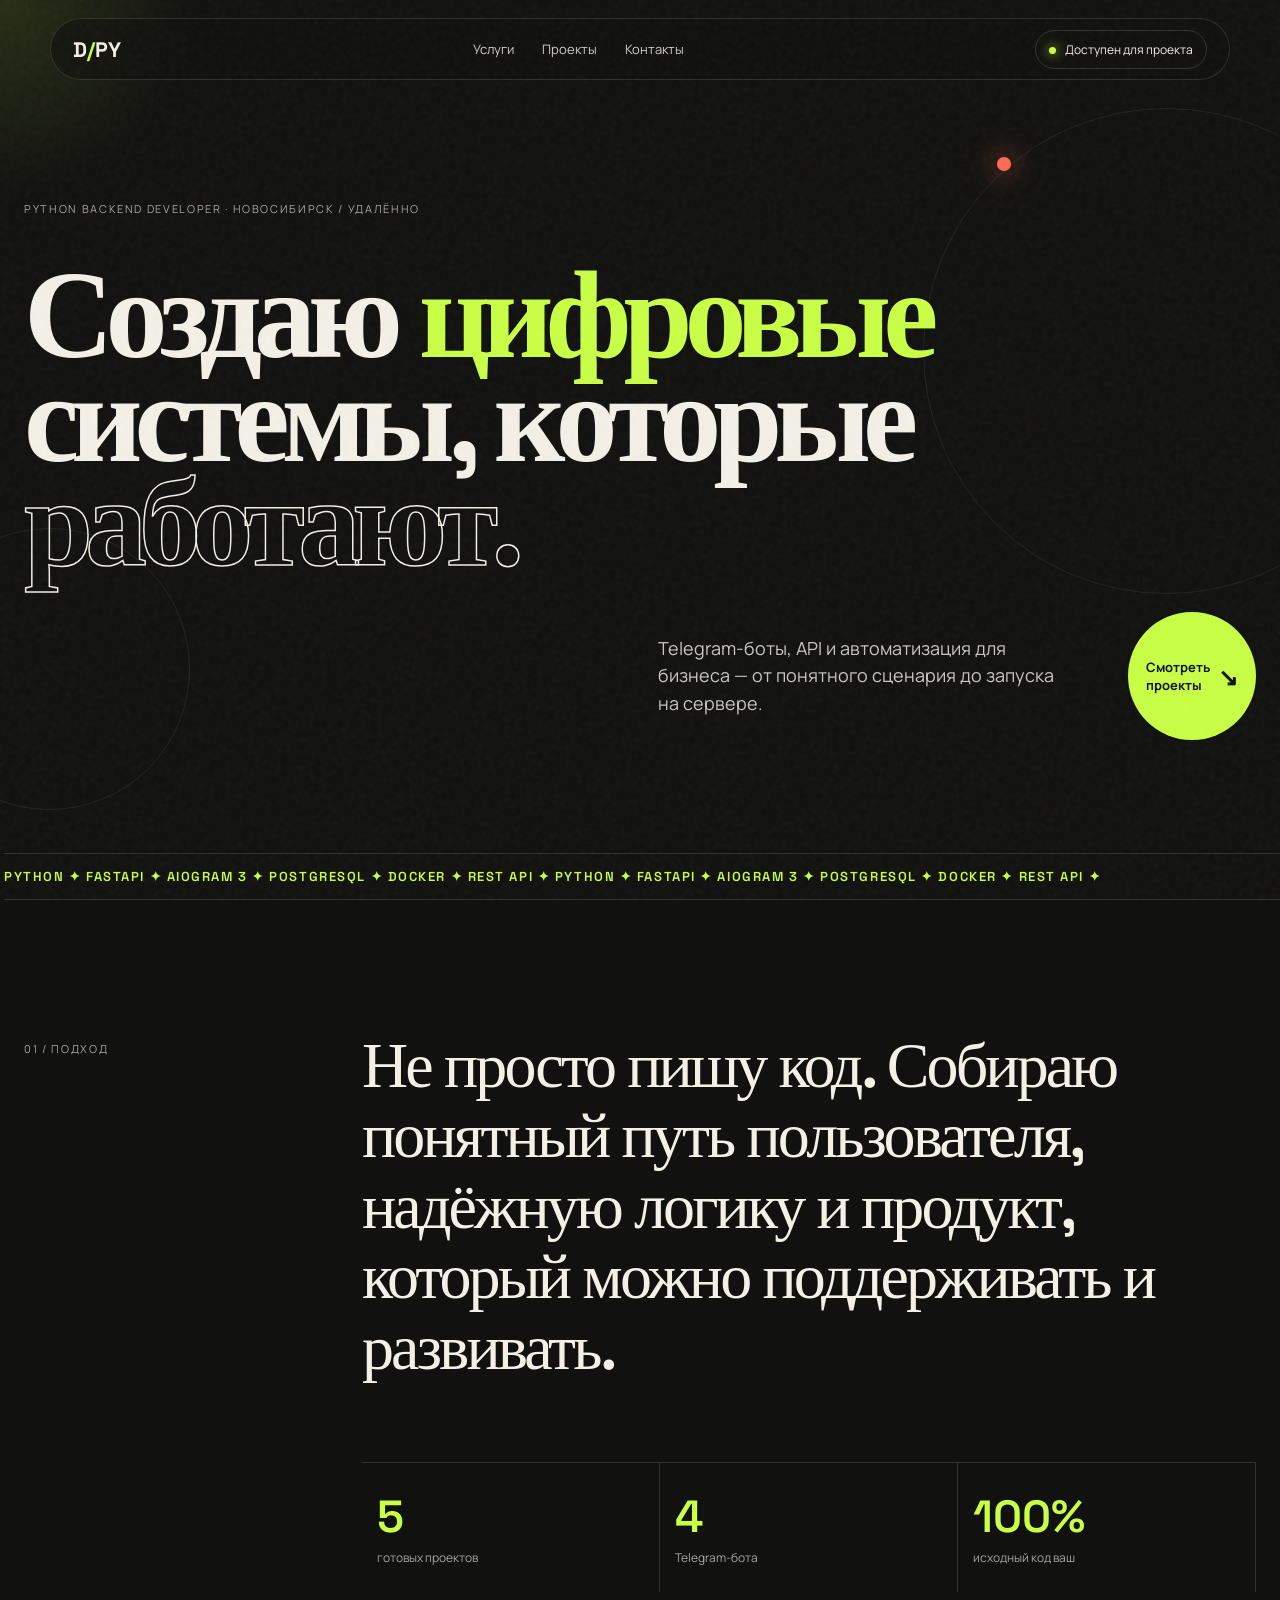
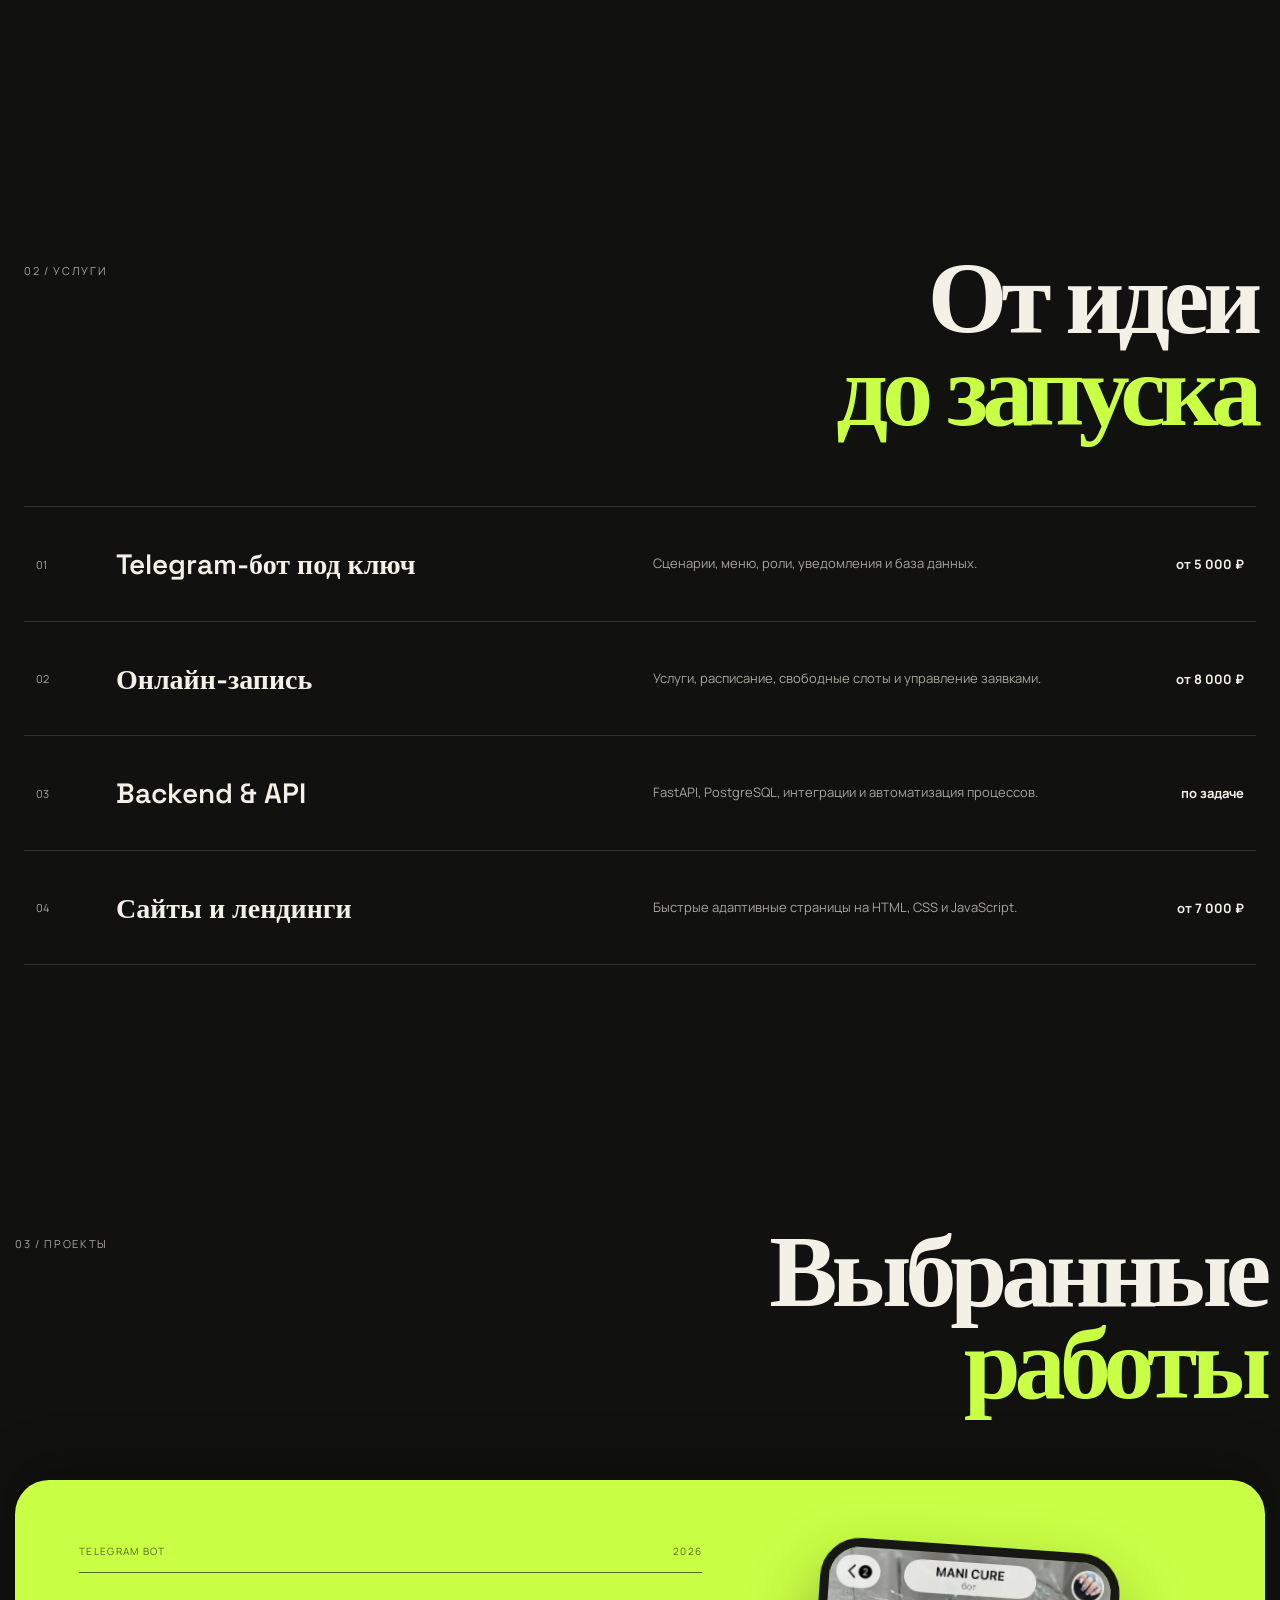
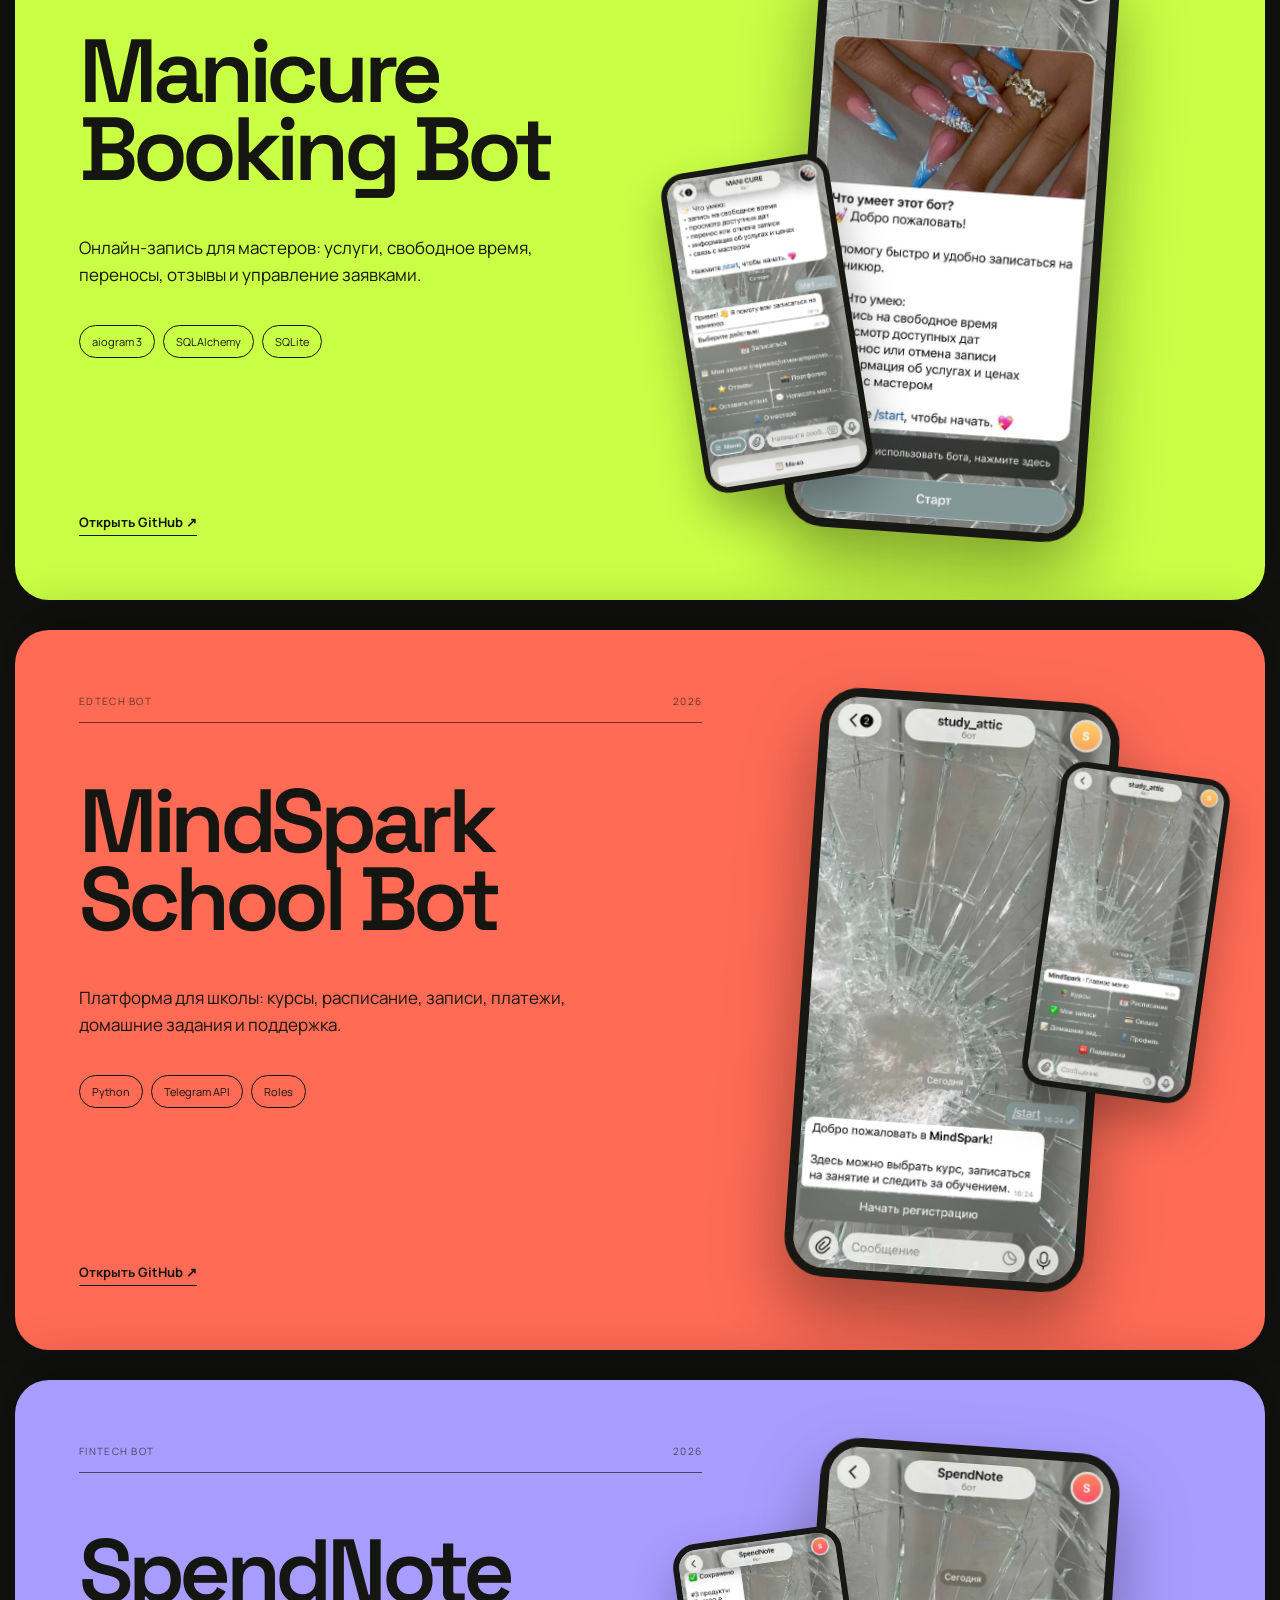
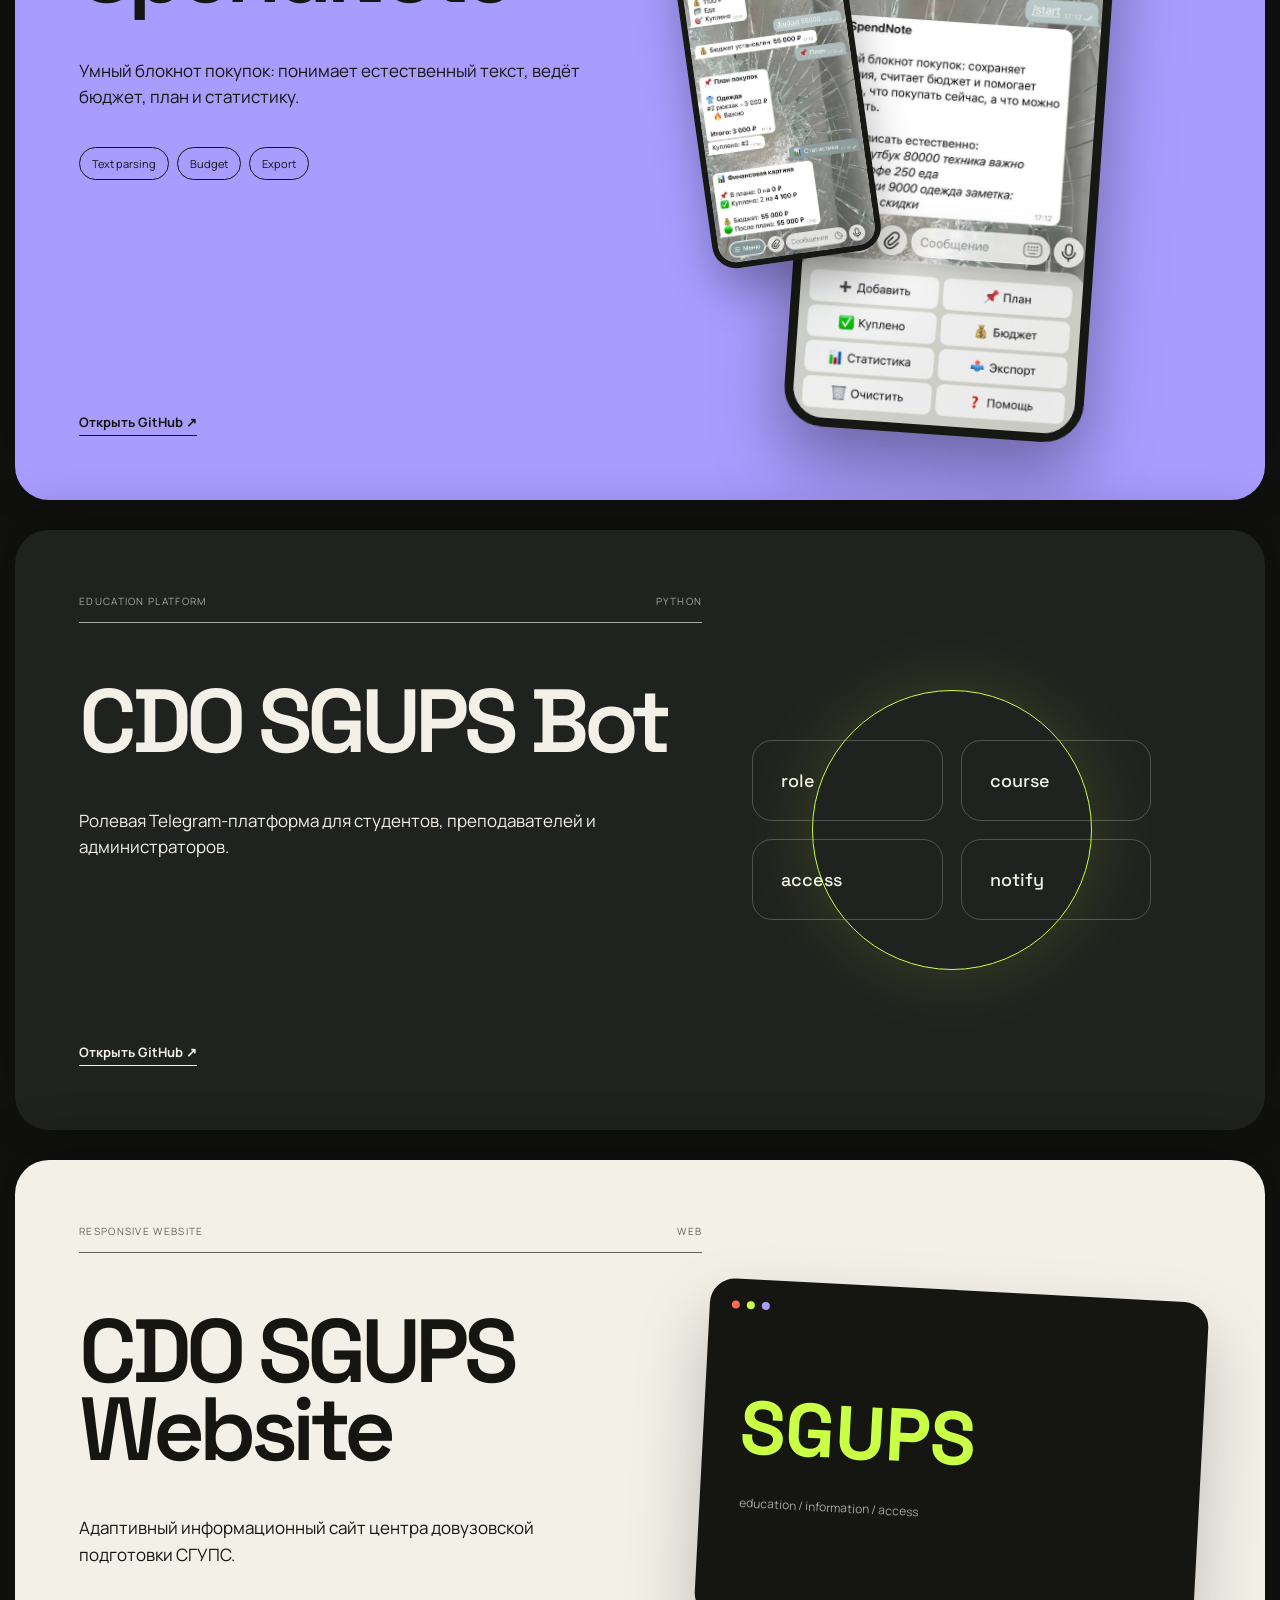
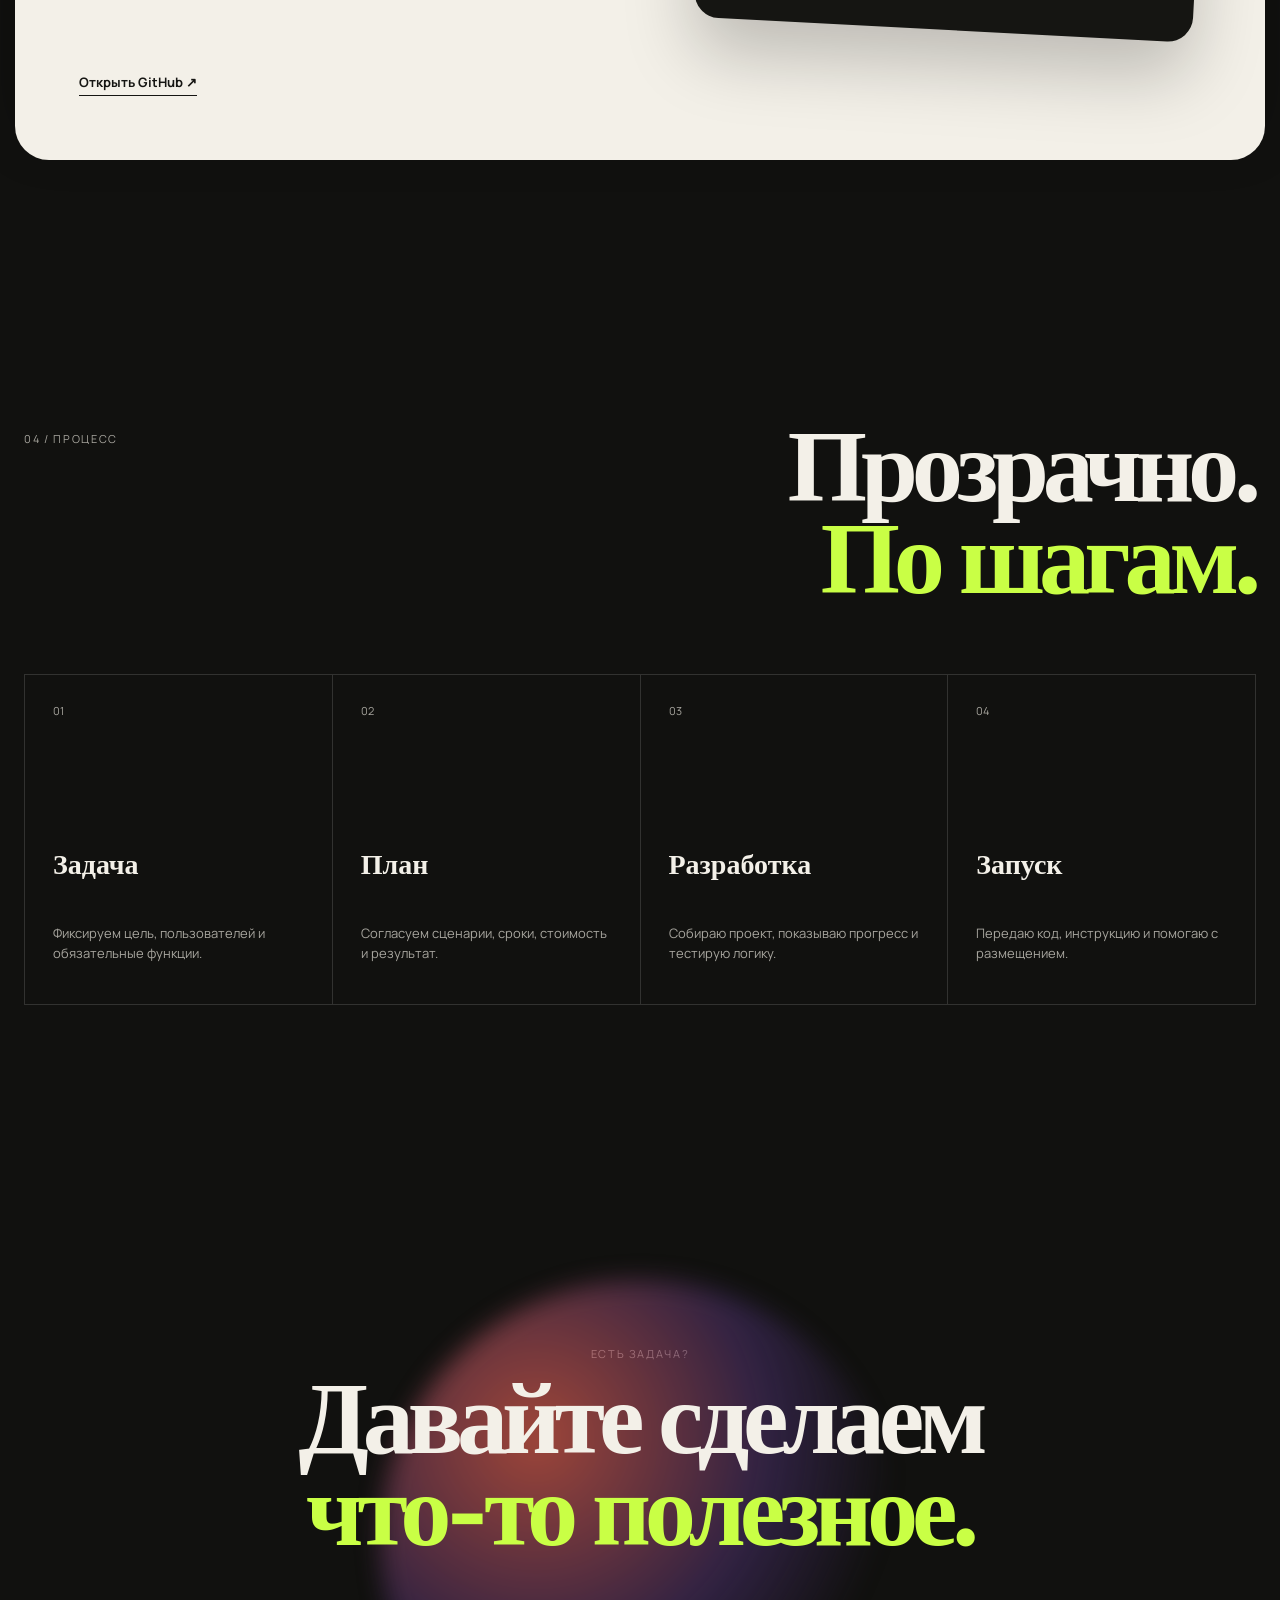
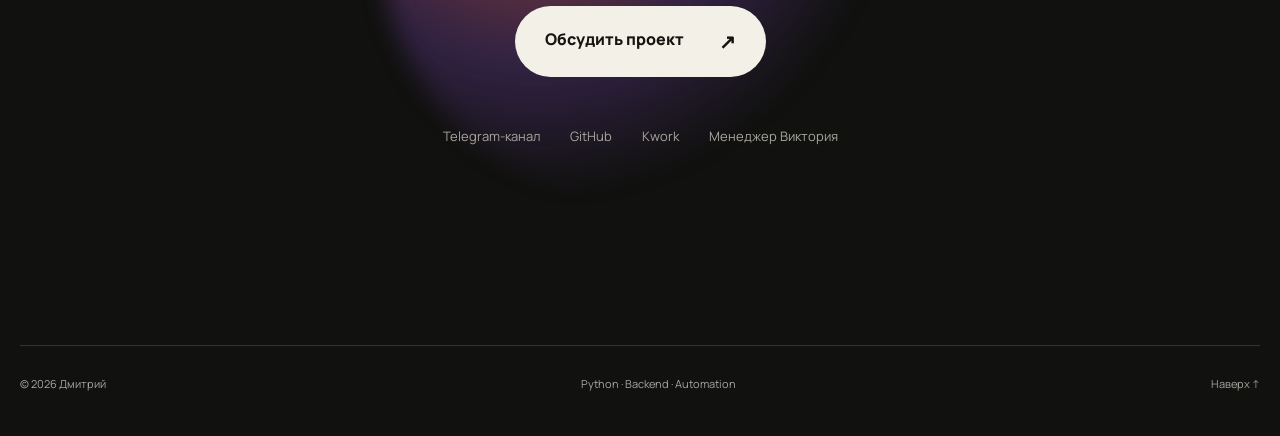
==== index.html @ aef9f142 "Publish animated portfolio" ====
<!doctype html>
<html lang="ru">
<head>
  <meta charset="UTF-8">
  <meta name="viewport" content="width=device-width, initial-scale=1.0">
  <meta name="description" content="Дмитрий — Python-разработчик. Telegram-боты, backend на FastAPI, автоматизация и адаптивные сайты.">
  <meta name="theme-color" content="#11110f">
  <title>Дмитрий — Python Developer</title>
  <link rel="preconnect" href="https://fonts.googleapis.com">
  <link rel="preconnect" href="https://fonts.gstatic.com" crossorigin>
  <link href="https://fonts.googleapis.com/css2?family=Manrope:wght@400;500;600;700;800&family=Space+Grotesk:wght@500;600;700&display=swap" rel="stylesheet">
  <link rel="stylesheet" href="styles.css">
</head>
<body>
  <div class="cursor-glow" aria-hidden="true"></div>
  <div class="grain" aria-hidden="true"></div>

  <header class="topbar">
    <a class="logo magnetic" href="#top" aria-label="В начало">D<span>/</span>PY</a>
    <nav aria-label="Основная навигация">
      <a href="#services">Услуги</a>
      <a href="#work">Проекты</a>
      <a href="#contact">Контакты</a>
    </nav>
    <a class="status magnetic" href="https://t.me/nigGats9" target="_blank" rel="noreferrer"><i></i> Доступен для проекта</a>
  </header>

  <main id="top">
    <section class="hero section">
      <div class="orbit orbit-a" aria-hidden="true"></div>
      <div class="orbit orbit-b" aria-hidden="true"></div>
      <p class="eyebrow reveal">Python Backend Developer · Новосибирск / удалённо</p>
      <h1 class="hero-title" aria-label="Создаю цифровые системы, которые работают">
        <span class="title-line reveal">Создаю <em>цифровые</em></span>
        <span class="title-line reveal delay-1">системы, которые</span>
        <span class="title-line outline reveal delay-2">работают.</span>
      </h1>
      <div class="hero-bottom reveal delay-3">
        <p>Telegram-боты, API и автоматизация для бизнеса — от понятного сценария до запуска на сервере.</p>
        <a class="round-cta magnetic" href="#work" aria-label="Смотреть проекты">
          <span>Смотреть<br>проекты</span><b>↘</b>
        </a>
      </div>
      <div class="ticker" aria-hidden="true">
        <div>PYTHON ✦ FASTAPI ✦ AIOGRAM 3 ✦ POSTGRESQL ✦ DOCKER ✦ REST API ✦&nbsp;</div>
        <div>PYTHON ✦ FASTAPI ✦ AIOGRAM 3 ✦ POSTGRESQL ✦ DOCKER ✦ REST API ✦&nbsp;</div>
      </div>
    </section>

    <section class="manifesto section">
      <p class="section-index reveal">01 / Подход</p>
      <div class="manifesto-copy">
        <p class="big-copy split-reveal">Не просто пишу код. Собираю понятный путь пользователя, надёжную логику и продукт, который можно поддерживать и развивать.</p>
        <div class="metrics reveal">
          <div><strong data-count="5">0</strong><span>готовых проектов</span></div>
          <div><strong data-count="4">0</strong><span>Telegram-бота</span></div>
          <div><strong>100%</strong><span>исходный код ваш</span></div>
        </div>
      </div>
    </section>

    <section class="services section" id="services">
      <div class="section-head reveal">
        <p class="section-index">02 / Услуги</p>
        <h2>От идеи<br><em>до запуска</em></h2>
      </div>
      <div class="service-list">
        <article class="service-row reveal tilt-card">
          <span>01</span><h3>Telegram-бот под ключ</h3><p>Сценарии, меню, роли, уведомления и база данных.</p><b>от 5 000 ₽</b>
        </article>
        <article class="service-row reveal tilt-card">
          <span>02</span><h3>Онлайн-запись</h3><p>Услуги, расписание, свободные слоты и управление заявками.</p><b>от 8 000 ₽</b>
        </article>
        <article class="service-row reveal tilt-card">
          <span>03</span><h3>Backend & API</h3><p>FastAPI, PostgreSQL, интеграции и автоматизация процессов.</p><b>по задаче</b>
        </article>
        <article class="service-row reveal tilt-card">
          <span>04</span><h3>Сайты и лендинги</h3><p>Быстрые адаптивные страницы на HTML, CSS и JavaScript.</p><b>от 7 000 ₽</b>
        </article>
      </div>
    </section>

    <section class="work section" id="work">
      <div class="section-head sticky-head">
        <p class="section-index">03 / Проекты</p>
        <h2>Выбранные<br><em>работы</em></h2>
      </div>
      <div class="project-stack">
        <article class="project-card project-lime" data-project="manicure">
          <div class="project-copy">
            <div class="project-meta"><span>Telegram bot</span><span>2026</span></div>
            <h3>Manicure<br>Booking Bot</h3>
            <p>Онлайн-запись для мастеров: услуги, свободное время, переносы, отзывы и управление заявками.</p>
            <div class="tags"><span>aiogram 3</span><span>SQLAlchemy</span><span>SQLite</span></div>
            <a href="https://github.com/loLy69/manicure-booking-bot-template" target="_blank" rel="noreferrer">Открыть GitHub ↗</a>
          </div>
          <div class="phone-stage">
            <video autoplay muted loop playsinline poster="assets/manicure-1.jpg"><source src="assets/manicure-demo.mp4" type="video/mp4"></video>
            <img class="float-shot shot-a" src="assets/manicure-2.jpg" alt="Меню бота записи">
          </div>
        </article>

        <article class="project-card project-coral" data-project="mindspark">
          <div class="project-copy">
            <div class="project-meta"><span>EdTech bot</span><span>2026</span></div>
            <h3>MindSpark<br>School Bot</h3>
            <p>Платформа для школы: курсы, расписание, записи, платежи, домашние задания и поддержка.</p>
            <div class="tags"><span>Python</span><span>Telegram API</span><span>Roles</span></div>
            <a href="https://github.com/loLy69/mindspark-school-bot" target="_blank" rel="noreferrer">Открыть GitHub ↗</a>
          </div>
          <div class="phone-stage">
            <video autoplay muted loop playsinline poster="assets/mindspark-1.jpg"><source src="assets/mindspark-demo.mp4" type="video/mp4"></video>
            <img class="float-shot shot-b" src="assets/mindspark-2.jpg" alt="Меню школьного бота">
          </div>
        </article>

        <article class="project-card project-violet" data-project="spendnote">
          <div class="project-copy">
            <div class="project-meta"><span>FinTech bot</span><span>2026</span></div>
            <h3>SpendNote</h3>
            <p>Умный блокнот покупок: понимает естественный текст, ведёт бюджет, план и статистику.</p>
            <div class="tags"><span>Text parsing</span><span>Budget</span><span>Export</span></div>
            <a href="https://github.com/loLy69/spendnote-telegram-bot" target="_blank" rel="noreferrer">Открыть GitHub ↗</a>
          </div>
          <div class="phone-stage">
            <video autoplay muted loop playsinline poster="assets/spendnote-1.jpg"><source src="assets/spendnote-demo.mp4" type="video/mp4"></video>
            <img class="float-shot shot-c" src="assets/spendnote-3.jpg" alt="Статистика SpendNote">
          </div>
        </article>

        <article class="project-card project-ink compact-project">
          <div class="project-copy">
            <div class="project-meta"><span>Education platform</span><span>Python</span></div>
            <h3>CDO SGUPS Bot</h3>
            <p>Ролевая Telegram-платформа для студентов, преподавателей и администраторов.</p>
            <a href="https://github.com/loLy69/cdo-sgups-bot" target="_blank" rel="noreferrer">Открыть GitHub ↗</a>
          </div>
          <div class="code-art" aria-hidden="true"><span>role</span><span>course</span><span>access</span><span>notify</span><i></i></div>
        </article>

        <article class="project-card project-cream compact-project">
          <div class="project-copy">
            <div class="project-meta"><span>Responsive website</span><span>Web</span></div>
            <h3>CDO SGUPS Website</h3>
            <p>Адаптивный информационный сайт центра довузовской подготовки СГУПС.</p>
            <a href="https://github.com/loLy69/CDOSGUPS" target="_blank" rel="noreferrer">Открыть GitHub ↗</a>
          </div>
          <div class="browser-art" aria-hidden="true"><div><i></i><i></i><i></i></div><b>SGUPS</b><span>education / information / access</span></div>
        </article>
      </div>
    </section>

    <section class="process section">
      <div class="section-head reveal">
        <p class="section-index">04 / Процесс</p>
        <h2>Прозрачно.<br><em>По шагам.</em></h2>
      </div>
      <ol class="process-grid">
        <li class="reveal"><span>01</span><h3>Задача</h3><p>Фиксируем цель, пользователей и обязательные функции.</p></li>
        <li class="reveal delay-1"><span>02</span><h3>План</h3><p>Согласуем сценарии, сроки, стоимость и результат.</p></li>
        <li class="reveal delay-2"><span>03</span><h3>Разработка</h3><p>Собираю проект, показываю прогресс и тестирую логику.</p></li>
        <li class="reveal delay-3"><span>04</span><h3>Запуск</h3><p>Передаю код, инструкцию и помогаю с размещением.</p></li>
      </ol>
    </section>

    <section class="contact section" id="contact">
      <div class="contact-orb" aria-hidden="true"></div>
      <p class="eyebrow reveal">Есть задача?</p>
      <h2 class="reveal">Давайте сделаем<br><em>что-то полезное.</em></h2>
      <a class="contact-button magnetic reveal" href="https://t.me/nigGats9" target="_blank" rel="noreferrer">Обсудить проект <span>↗</span></a>
      <div class="contact-links reveal">
        <a href="https://t.me/dmitry_python_dev" target="_blank" rel="noreferrer">Telegram-канал</a>
        <a href="https://github.com/loLy69" target="_blank" rel="noreferrer">GitHub</a>
        <a href="https://kwork.ru/user/makotoyukimura" target="_blank" rel="noreferrer">Kwork</a>
        <a href="mailto:viculence@yahoo.com">Менеджер Виктория</a>
      </div>
    </section>
  </main>

  <footer><span>© 2026 Дмитрий</span><span>Python · Backend · Automation</span><a href="#top">Наверх ↑</a></footer>
  <script src="script.js"></script>
</body>
</html>
---- styles.css ----
:root{--bg:#11110f;--paper:#f3f0e8;--lime:#c9ff45;--coral:#ff6b55;--violet:#a99cff;--muted:#a7a59e;--line:rgba(255,255,255,.14);--radius:34px}
*{box-sizing:border-box}html{scroll-behavior:smooth}body{margin:0;background:var(--bg);color:var(--paper);font-family:Manrope,Arial,sans-serif;overflow-x:hidden}a{color:inherit;text-decoration:none}::selection{background:var(--lime);color:#10110e}
.grain{position:fixed;inset:0;pointer-events:none;z-index:99;opacity:.06;background-image:url("data:image/svg+xml,%3Csvg viewBox='0 0 180 180' xmlns='http://www.w3.org/2000/svg'%3E%3Cfilter id='n'%3E%3CfeTurbulence type='fractalNoise' baseFrequency='.9' numOctaves='4' stitchTiles='stitch'/%3E%3C/filter%3E%3Crect width='100%25' height='100%25' filter='url(%23n)' opacity='.7'/%3E%3C/svg%3E")}.cursor-glow{position:fixed;width:420px;height:420px;border-radius:50%;background:radial-gradient(circle,rgba(201,255,69,.12),transparent 68%);transform:translate(-50%,-50%);pointer-events:none;z-index:0;transition:opacity .3s}.topbar{position:fixed;z-index:80;top:18px;left:50%;transform:translateX(-50%);width:min(1180px,calc(100% - 32px));height:62px;padding:0 22px;display:flex;align-items:center;justify-content:space-between;border:1px solid rgba(255,255,255,.12);background:rgba(17,17,15,.66);backdrop-filter:blur(18px);border-radius:999px}.logo{font:700 21px Space Grotesk}.logo span{color:var(--lime)}nav{display:flex;gap:28px;font-size:13px;color:#d1cfc7}nav a,.contact-links a{transition:color .2s}nav a:hover,.contact-links a:hover{color:var(--lime)}.status{font-size:12px;border:1px solid var(--line);border-radius:999px;padding:10px 13px}.status i{display:inline-block;width:7px;height:7px;background:var(--lime);border-radius:50%;margin-right:7px;box-shadow:0 0 12px var(--lime)}
.section{position:relative;width:min(1240px,calc(100% - 48px));margin:auto;padding:130px 0}.hero{min-height:100vh;padding-top:160px;display:flex;flex-direction:column;justify-content:center}.eyebrow,.section-index{text-transform:uppercase;letter-spacing:.15em;font-size:11px;color:var(--muted)}.hero-title{font:600 clamp(58px,9.7vw,142px)/.84 Space Grotesk;margin:35px 0 38px;letter-spacing:-.065em;position:relative;z-index:2}.title-line{display:block}.hero-title em,.section-head em,.contact h2 em{font-style:normal;color:var(--lime)}.hero-title .outline{color:transparent;-webkit-text-stroke:1.5px var(--paper)}.hero-bottom{display:flex;justify-content:flex-end;align-items:center;gap:50px}.hero-bottom>p{width:420px;font-size:18px;line-height:1.55;color:#c9c7c0}.round-cta{width:128px;height:128px;border-radius:50%;background:var(--lime);color:#11110f;display:flex;align-items:center;justify-content:center;gap:8px;font-size:13px;font-weight:700;transition:transform .25s}.round-cta b{font-size:24px}.orbit{position:absolute;border:1px solid rgba(255,255,255,.08);border-radius:50%;animation:orbit 16s linear infinite}.orbit:after{content:"";position:absolute;width:14px;height:14px;background:var(--coral);border-radius:50%;top:10%;left:15%;box-shadow:0 0 28px var(--coral)}.orbit-a{width:38vw;height:38vw;right:-12vw;top:12vh}.orbit-b{width:22vw;height:22vw;left:-9vw;bottom:10vh;animation-direction:reverse;animation-duration:12s}.ticker{width:100vw;margin-left:calc((1240px - 100vw)/2);position:absolute;bottom:0;display:flex;overflow:hidden;border-top:1px solid var(--line);border-bottom:1px solid var(--line);padding:14px 0;color:var(--lime);font:600 13px Space Grotesk;letter-spacing:.12em;white-space:nowrap}.ticker div{animation:ticker 20s linear infinite}
.manifesto{display:grid;grid-template-columns:1fr 3fr;gap:40px;min-height:80vh;align-items:start}.big-copy{font:500 clamp(36px,5vw,72px)/1.1 Space Grotesk;letter-spacing:-.045em;margin:0;max-width:1000px}.metrics{display:grid;grid-template-columns:repeat(3,1fr);margin-top:80px;border-top:1px solid var(--line)}.metrics div{padding:25px 15px;border-right:1px solid var(--line)}.metrics strong{font:600 45px Space Grotesk;display:block;color:var(--lime)}.metrics span{font-size:12px;color:var(--muted)}
.section-head{display:flex;justify-content:space-between;align-items:flex-start;margin-bottom:70px}.section-head h2,.contact h2{font:600 clamp(54px,8vw,110px)/.9 Space Grotesk;letter-spacing:-.06em;margin:0;text-align:right}.service-list{border-top:1px solid var(--line)}.service-row{display:grid;grid-template-columns:55px 1.2fr 1fr 140px;gap:25px;align-items:center;padding:34px 12px;border-bottom:1px solid var(--line);transition:background .25s,color .25s,transform .25s;transform-style:preserve-3d}.service-row:hover{background:var(--paper);color:#151512}.service-row>span{font-size:11px;color:var(--muted)}.service-row h3{font:600 28px Space Grotesk;margin:0}.service-row p{font-size:13px;line-height:1.5;color:var(--muted)}.service-row b{text-align:right;font-size:13px}
.work{width:min(1400px,calc(100% - 30px))}.sticky-head{position:sticky;top:105px;z-index:1}.project-stack{position:relative;z-index:2;display:grid;gap:30px}.project-card{position:sticky;top:100px;min-height:720px;border-radius:var(--radius);padding:64px;color:#151512;display:grid;grid-template-columns:1fr .8fr;overflow:hidden;box-shadow:0 -18px 50px rgba(0,0,0,.22)}.project-card:nth-child(2){top:115px}.project-card:nth-child(3){top:130px}.project-card:nth-child(4){top:145px}.project-card:nth-child(5){top:160px}.project-lime{background:var(--lime)}.project-coral{background:var(--coral)}.project-violet{background:var(--violet)}.project-ink{background:#20221f;color:var(--paper)}.project-cream{background:var(--paper)}.project-copy{position:relative;z-index:3;display:flex;flex-direction:column;align-items:flex-start}.project-meta{width:100%;display:flex;justify-content:space-between;text-transform:uppercase;letter-spacing:.13em;font-size:10px;border-bottom:1px solid currentColor;padding-bottom:14px;opacity:.65}.project-copy h3{font:600 clamp(50px,7vw,96px)/.87 Space Grotesk;letter-spacing:-.06em;margin:60px 0 30px}.project-copy>p{max-width:530px;font-size:17px;line-height:1.55}.tags{display:flex;gap:8px;flex-wrap:wrap;margin:20px 0 35px}.tags span{border:1px solid currentColor;border-radius:999px;padding:8px 12px;font-size:11px}.project-copy>a{margin-top:auto;border-bottom:1px solid currentColor;padding-bottom:4px;font-weight:700;font-size:13px}.phone-stage{position:relative;height:100%;display:grid;place-items:center;perspective:1200px}.phone-stage video{height:590px;max-width:300px;width:auto;object-fit:cover;border:9px solid #171713;border-radius:40px;box-shadow:0 35px 70px rgba(0,0,0,.35);transform:rotate(4deg) translateZ(0)}.float-shot{position:absolute;width:170px;border:6px solid #171713;border-radius:24px;box-shadow:0 22px 45px rgba(0,0,0,.28);animation:float 4s ease-in-out infinite}.shot-a{left:-20px;bottom:50px;transform:rotate(-9deg)}.shot-b{right:-10px;top:65px;transform:rotate(8deg)}.shot-c{left:-10px;top:80px;transform:rotate(-8deg)}.compact-project{min-height:600px}.code-art{position:relative;display:grid;grid-template-columns:1fr 1fr;gap:18px;align-content:center;padding:50px}.code-art span{border:1px solid rgba(255,255,255,.22);padding:28px;border-radius:20px;font:500 18px Space Grotesk;animation:pulse 3s infinite alternate}.code-art i{position:absolute;width:280px;height:280px;border:1px solid var(--lime);border-radius:50%;left:50%;top:50%;transform:translate(-50%,-50%);box-shadow:0 0 80px rgba(201,255,69,.15)}.browser-art{align-self:center;background:#151512;border-radius:25px;color:var(--paper);min-height:340px;padding:22px;transform:rotate(3deg);box-shadow:0 35px 70px rgba(0,0,0,.22)}.browser-art>div{display:flex;gap:7px}.browser-art i{width:8px;height:8px;background:var(--coral);border-radius:50%}.browser-art i:nth-child(2){background:var(--lime)}.browser-art i:nth-child(3){background:var(--violet)}.browser-art b{display:block;font:700 75px Space Grotesk;margin:70px 15px 15px;color:var(--lime)}.browser-art span{margin-left:18px;color:var(--muted);font-size:12px}
.process-grid{list-style:none;padding:0;margin:0;display:grid;grid-template-columns:repeat(4,1fr);border-top:1px solid var(--line);border-left:1px solid var(--line)}.process-grid li{min-height:330px;padding:28px;border-right:1px solid var(--line);border-bottom:1px solid var(--line);display:flex;flex-direction:column;transition:background .25s,color .25s}.process-grid li:hover{background:var(--lime);color:#12120f}.process-grid span{font-size:11px;color:var(--muted)}.process-grid h3{font:600 28px Space Grotesk;margin-top:auto}.process-grid p{font-size:13px;line-height:1.55;color:var(--muted)}
.contact{min-height:90vh;text-align:center;display:flex;flex-direction:column;align-items:center;justify-content:center;overflow:hidden}.contact h2{text-align:center;position:relative;z-index:2}.contact-button{position:relative;z-index:2;background:var(--paper);color:#151512;padding:22px 30px;border-radius:999px;font-weight:800;margin:50px 0;display:flex;gap:35px}.contact-button span{font-size:20px}.contact-links{position:relative;z-index:2;display:flex;gap:30px;color:var(--muted);font-size:13px}.contact-orb{position:absolute;width:520px;height:520px;border-radius:50%;background:radial-gradient(circle at 30% 30%,var(--coral),#452e65 45%,transparent 70%);filter:blur(12px);opacity:.6;animation:breathe 6s ease-in-out infinite}footer{max-width:1240px;margin:auto;padding:30px 0 45px;border-top:1px solid var(--line);display:flex;justify-content:space-between;color:var(--muted);font-size:11px}
.reveal{opacity:0;transform:translateY(45px);transition:opacity .8s cubic-bezier(.2,.7,.2,1),transform .8s cubic-bezier(.2,.7,.2,1)}.reveal.visible{opacity:1;transform:none}.delay-1{transition-delay:.1s}.delay-2{transition-delay:.2s}.delay-3{transition-delay:.3s}
@keyframes ticker{to{transform:translateX(-100%)}}@keyframes orbit{to{transform:rotate(360deg)}}@keyframes float{50%{translate:0 -15px}}@keyframes pulse{to{border-color:var(--lime);transform:translateY(-5px)}}@keyframes breathe{50%{transform:scale(1.16) rotate(8deg);filter:blur(28px)}}
@media(max-width:900px){.topbar nav{display:none}.status{font-size:0}.status i{margin:0}.section{width:min(100% - 28px,760px);padding:90px 0}.hero{padding-top:120px}.hero-title{font-size:clamp(52px,16vw,90px)}.hero-bottom{justify-content:space-between}.hero-bottom>p{width:55%;font-size:14px}.round-cta{width:105px;height:105px}.ticker{margin-left:-14px}.manifesto{grid-template-columns:1fr}.metrics{grid-template-columns:1fr}.metrics div{border-bottom:1px solid var(--line)}.section-head{display:block}.section-head h2{text-align:left;margin-top:20px}.service-row{grid-template-columns:38px 1fr}.service-row p,.service-row b{grid-column:2;text-align:left;margin:0}.work{width:calc(100% - 18px)}.sticky-head{position:relative;top:auto}.project-card{position:relative!important;top:auto!important;min-height:850px;padding:32px 24px;grid-template-columns:1fr}.project-copy h3{margin:35px 0 15px;font-size:54px}.project-copy>a{margin-top:18px}.phone-stage{height:480px;margin-top:25px}.phone-stage video{height:460px;max-width:235px}.float-shot{width:130px}.compact-project{min-height:740px}.code-art{padding:20px}.browser-art{min-height:290px}.process-grid{grid-template-columns:1fr 1fr}.contact h2{font-size:54px}.contact-links{flex-wrap:wrap;justify-content:center}.cursor-glow{display:none}footer{margin:0 16px;gap:15px;flex-wrap:wrap}}
@media(max-width:520px){.hero-title{font-size:15vw}.hero-title .outline{-webkit-text-stroke:1px var(--paper)}.hero-bottom{align-items:flex-end}.hero-bottom>p{width:60%}.round-cta{width:92px;height:92px;font-size:11px}.metrics strong{font-size:36px}.service-row h3{font-size:23px}.project-card{min-height:780px}.project-copy h3{font-size:45px}.project-copy>p{font-size:14px}.phone-stage{height:410px}.phone-stage video{height:390px;max-width:200px}.float-shot{width:105px}.process-grid{grid-template-columns:1fr}.process-grid li{min-height:240px}.contact h2{font-size:45px}}
@media(prefers-reduced-motion:reduce){html{scroll-behavior:auto}*,*:before,*:after{animation:none!important;transition-duration:.01ms!important}.reveal{opacity:1;transform:none}}
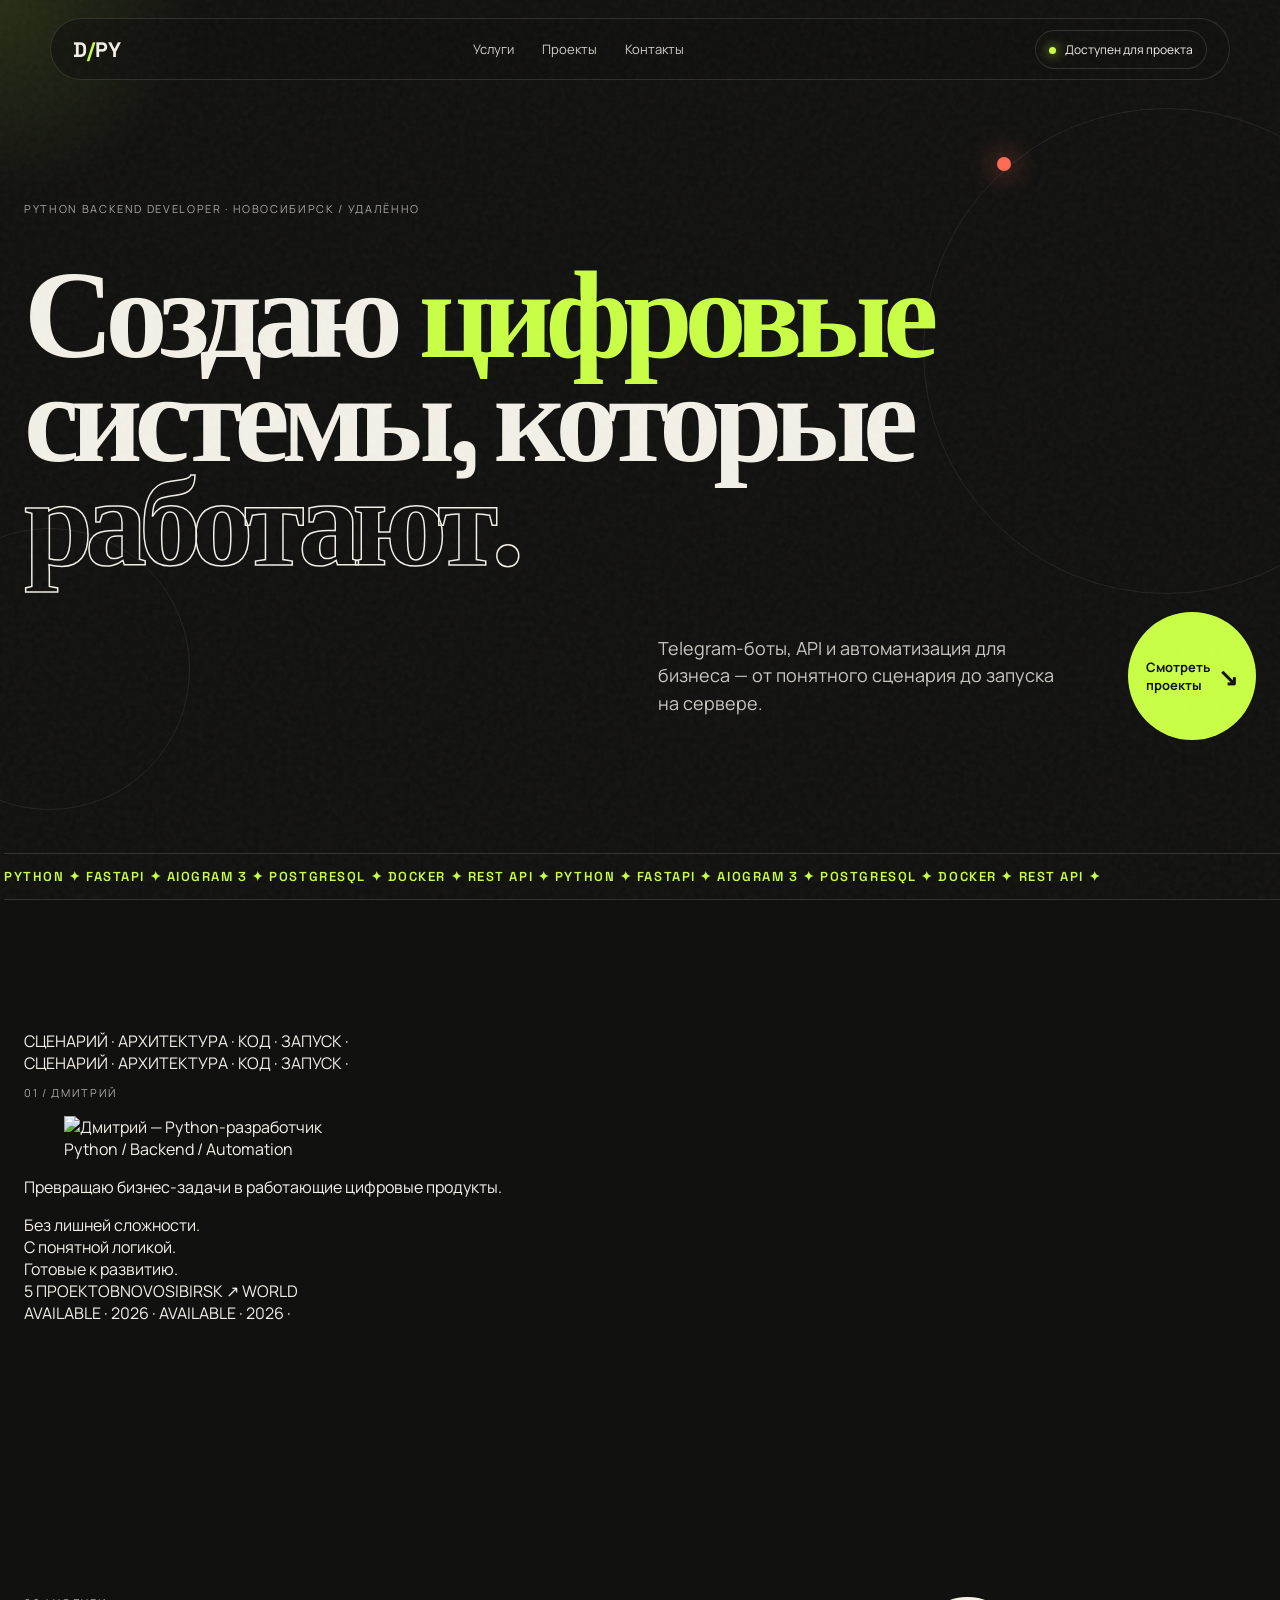
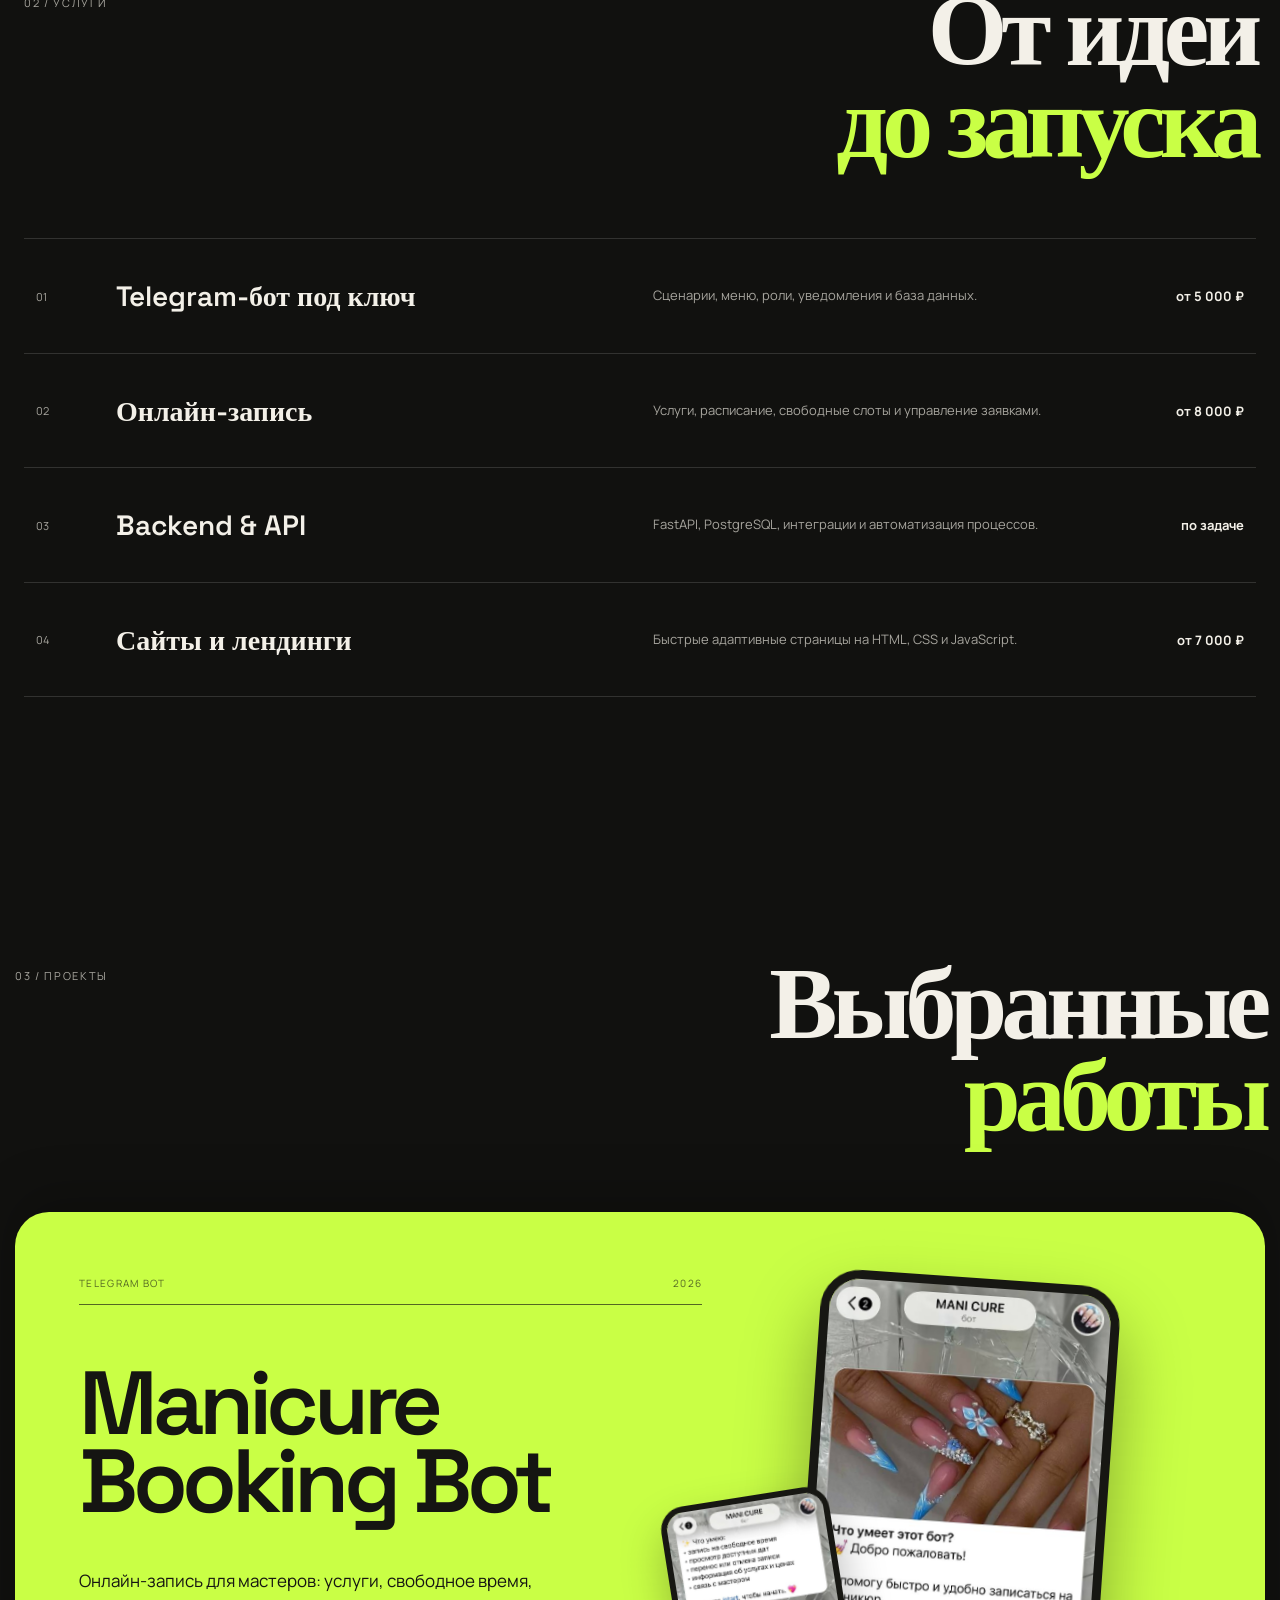
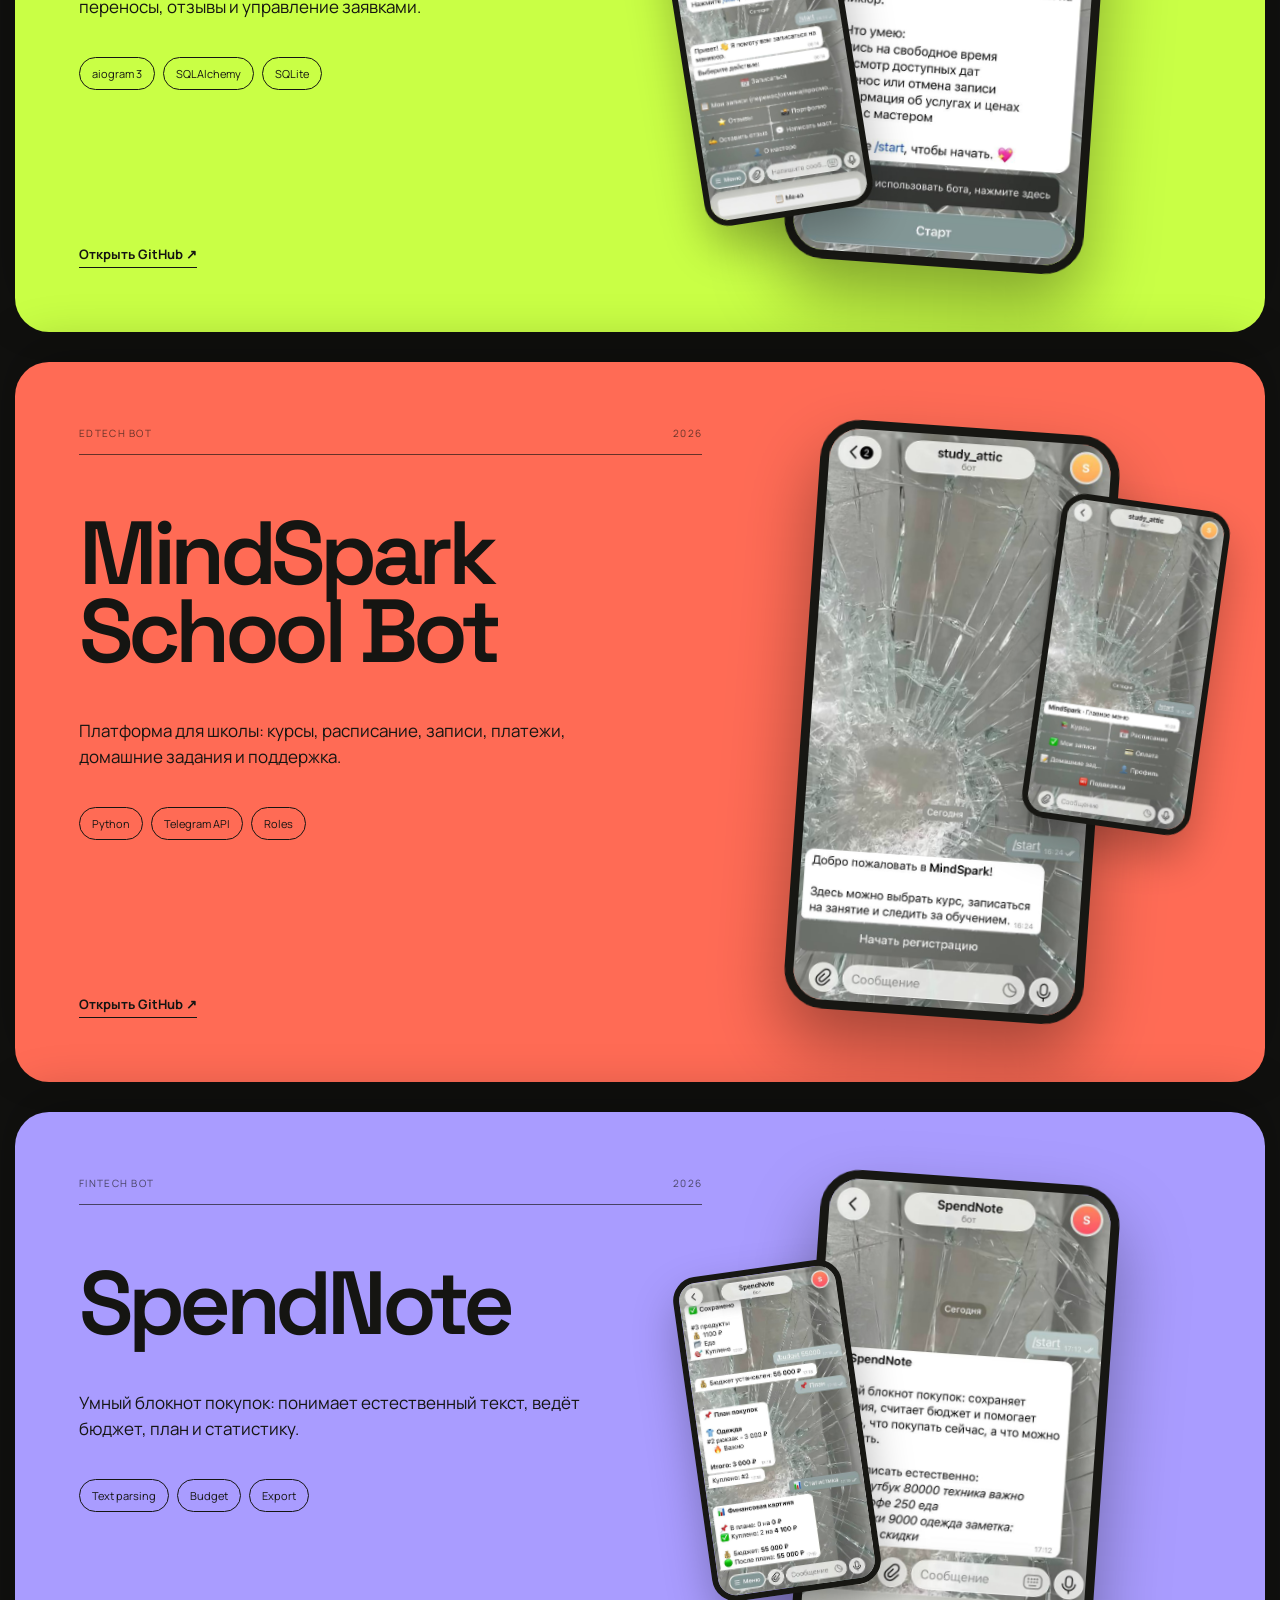
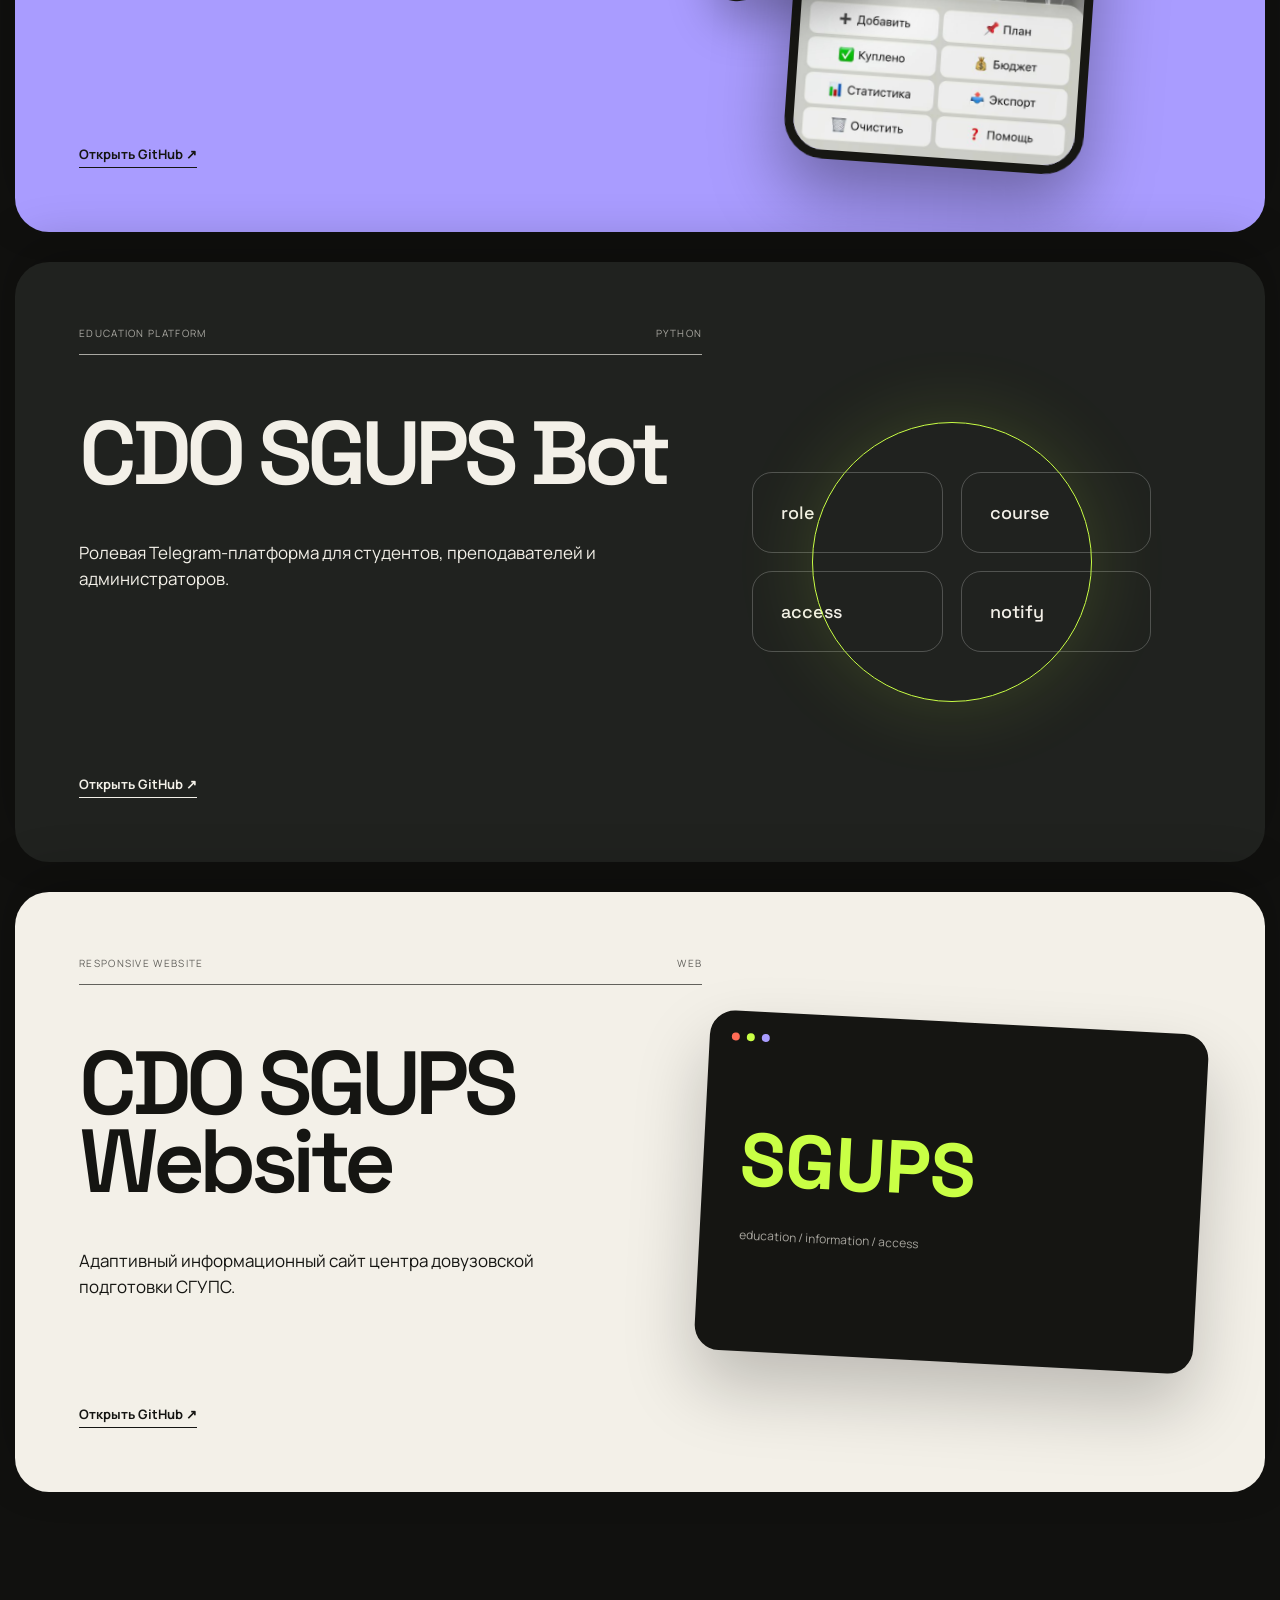
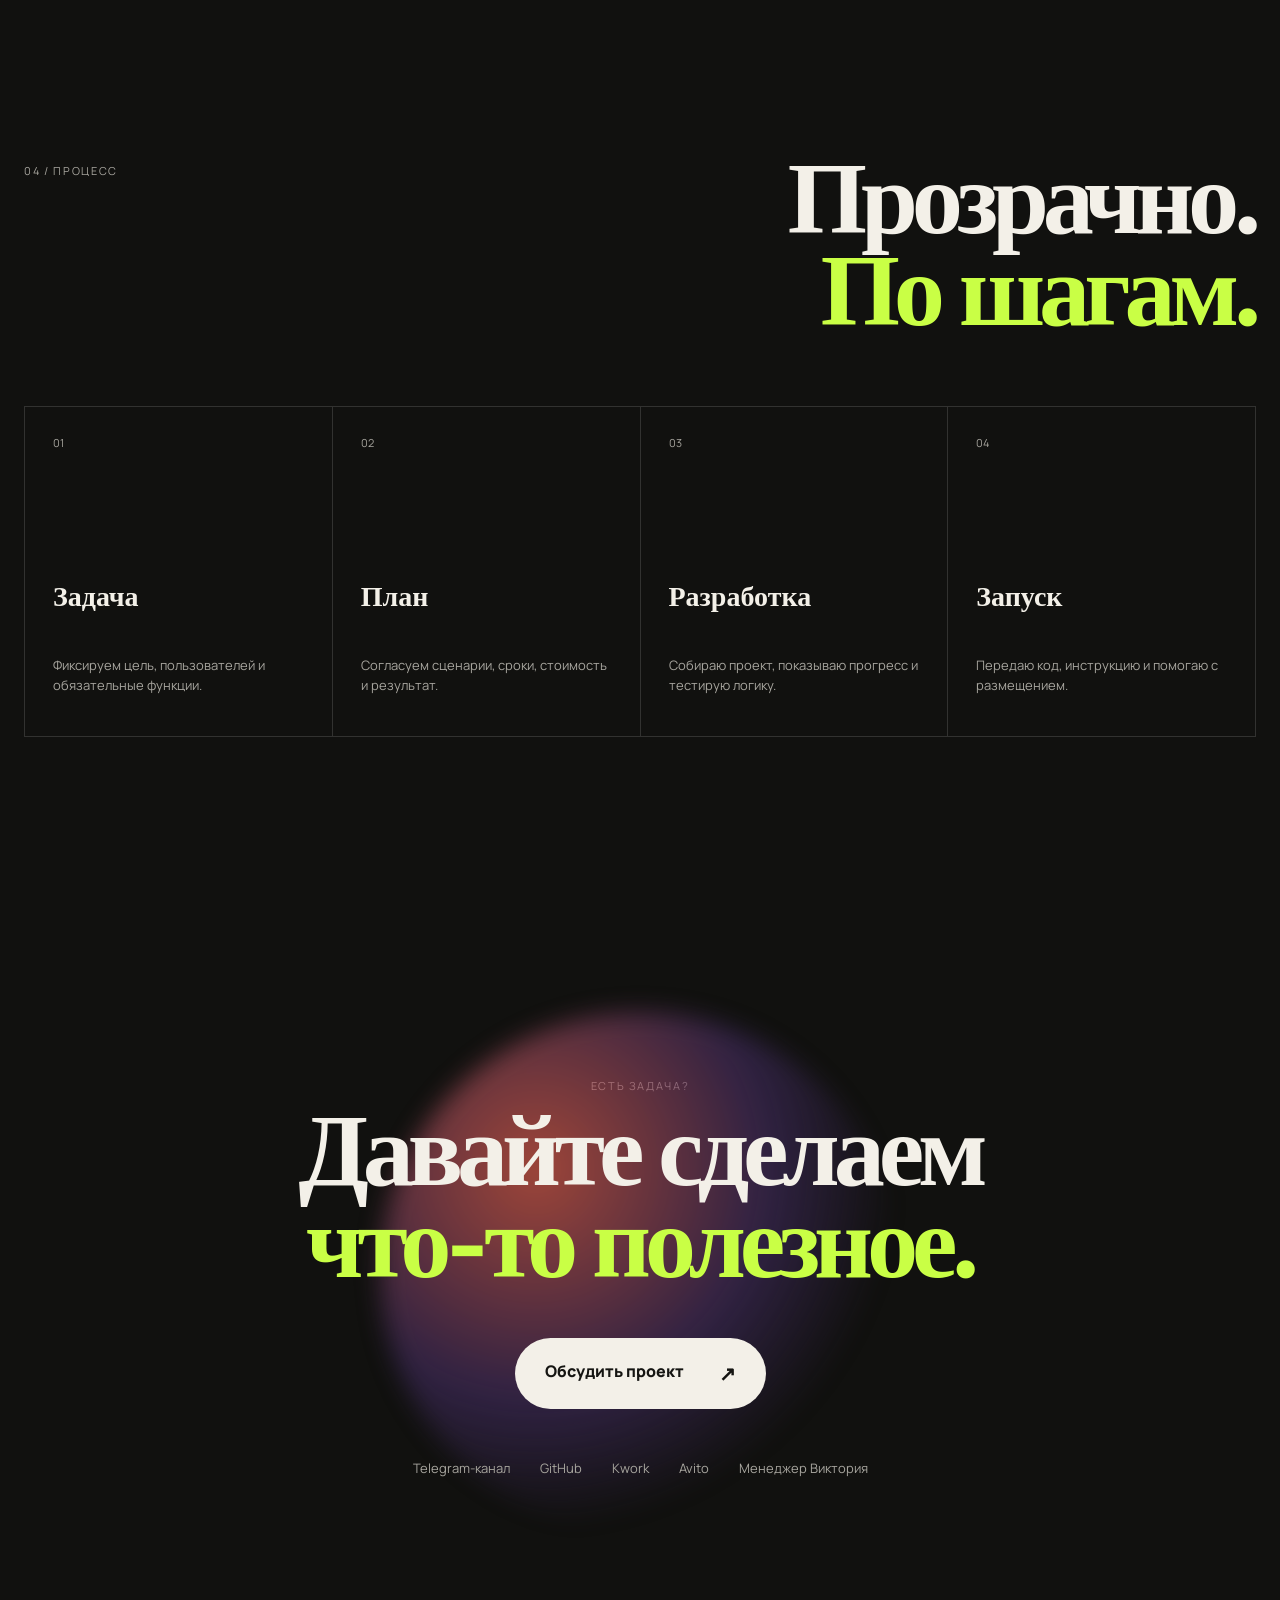
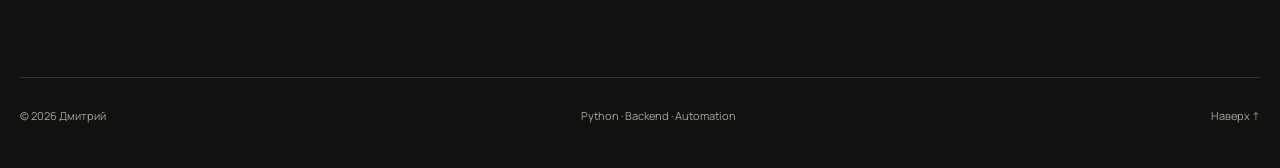
==== commit f2179915: "Update animated identity scene" ====
--- a/index.html
+++ b/index.html
@@ -47,15 +47,14 @@
       </div>
     </section>
 
-    <section class="manifesto section">
-      <p class="section-index reveal">01 / Подход</p>
-      <div class="manifesto-copy">
-        <p class="big-copy split-reveal">Не просто пишу код. Собираю понятный путь пользователя, надёжную логику и продукт, который можно поддерживать и развивать.</p>
-        <div class="metrics reveal">
-          <div><strong data-count="5">0</strong><span>готовых проектов</span></div>
-          <div><strong data-count="4">0</strong><span>Telegram-бота</span></div>
-          <div><strong>100%</strong><span>исходный код ваш</span></div>
-        </div>
+    <section class="identity section" aria-label="О разработчике">
+      <div class="identity-marquee" aria-hidden="true"><div>СЦЕНАРИЙ · АРХИТЕКТУРА · КОД · ЗАПУСК ·&nbsp;</div><div>СЦЕНАРИЙ · АРХИТЕКТУРА · КОД · ЗАПУСК ·&nbsp;</div></div>
+      <div class="identity-stage">
+        <p class="section-index reveal">01 / Дмитрий</p>
+        <figure class="portrait reveal" data-parallax="portrait"><img src="assets/dmitry.jpg" alt="Дмитрий — Python-разработчик"><figcaption>Python / Backend / Automation</figcaption></figure>
+        <div class="identity-copy reveal"><p>Превращаю бизнес-задачи в работающие цифровые продукты.</p><span>Без лишней сложности.<br>С понятной логикой.<br>Готовые к развитию.</span></div>
+        <span class="floating-label label-one" aria-hidden="true">5 ПРОЕКТОВ</span><span class="floating-label label-two" aria-hidden="true">NOVOSIBIRSK ↗ WORLD</span>
+        <div class="identity-ring" aria-hidden="true"><span>AVAILABLE · 2026 · AVAILABLE · 2026 ·</span></div>
       </div>
     </section>
 
@@ -172,6 +171,7 @@
         <a href="https://t.me/dmitry_python_dev" target="_blank" rel="noreferrer">Telegram-канал</a>
         <a href="https://github.com/loLy69" target="_blank" rel="noreferrer">GitHub</a>
         <a href="https://kwork.ru/user/makotoyukimura" target="_blank" rel="noreferrer">Kwork</a>
+        <a href="https://www.avito.ru/novosibirsk/predlozheniya_uslug/razrabotka_telegram-botov_dlya_biznesa_8265347418" target="_blank" rel="noreferrer">Avito</a>
         <a href="mailto:viculence@yahoo.com">Менеджер Виктория</a>
       </div>
     </section>
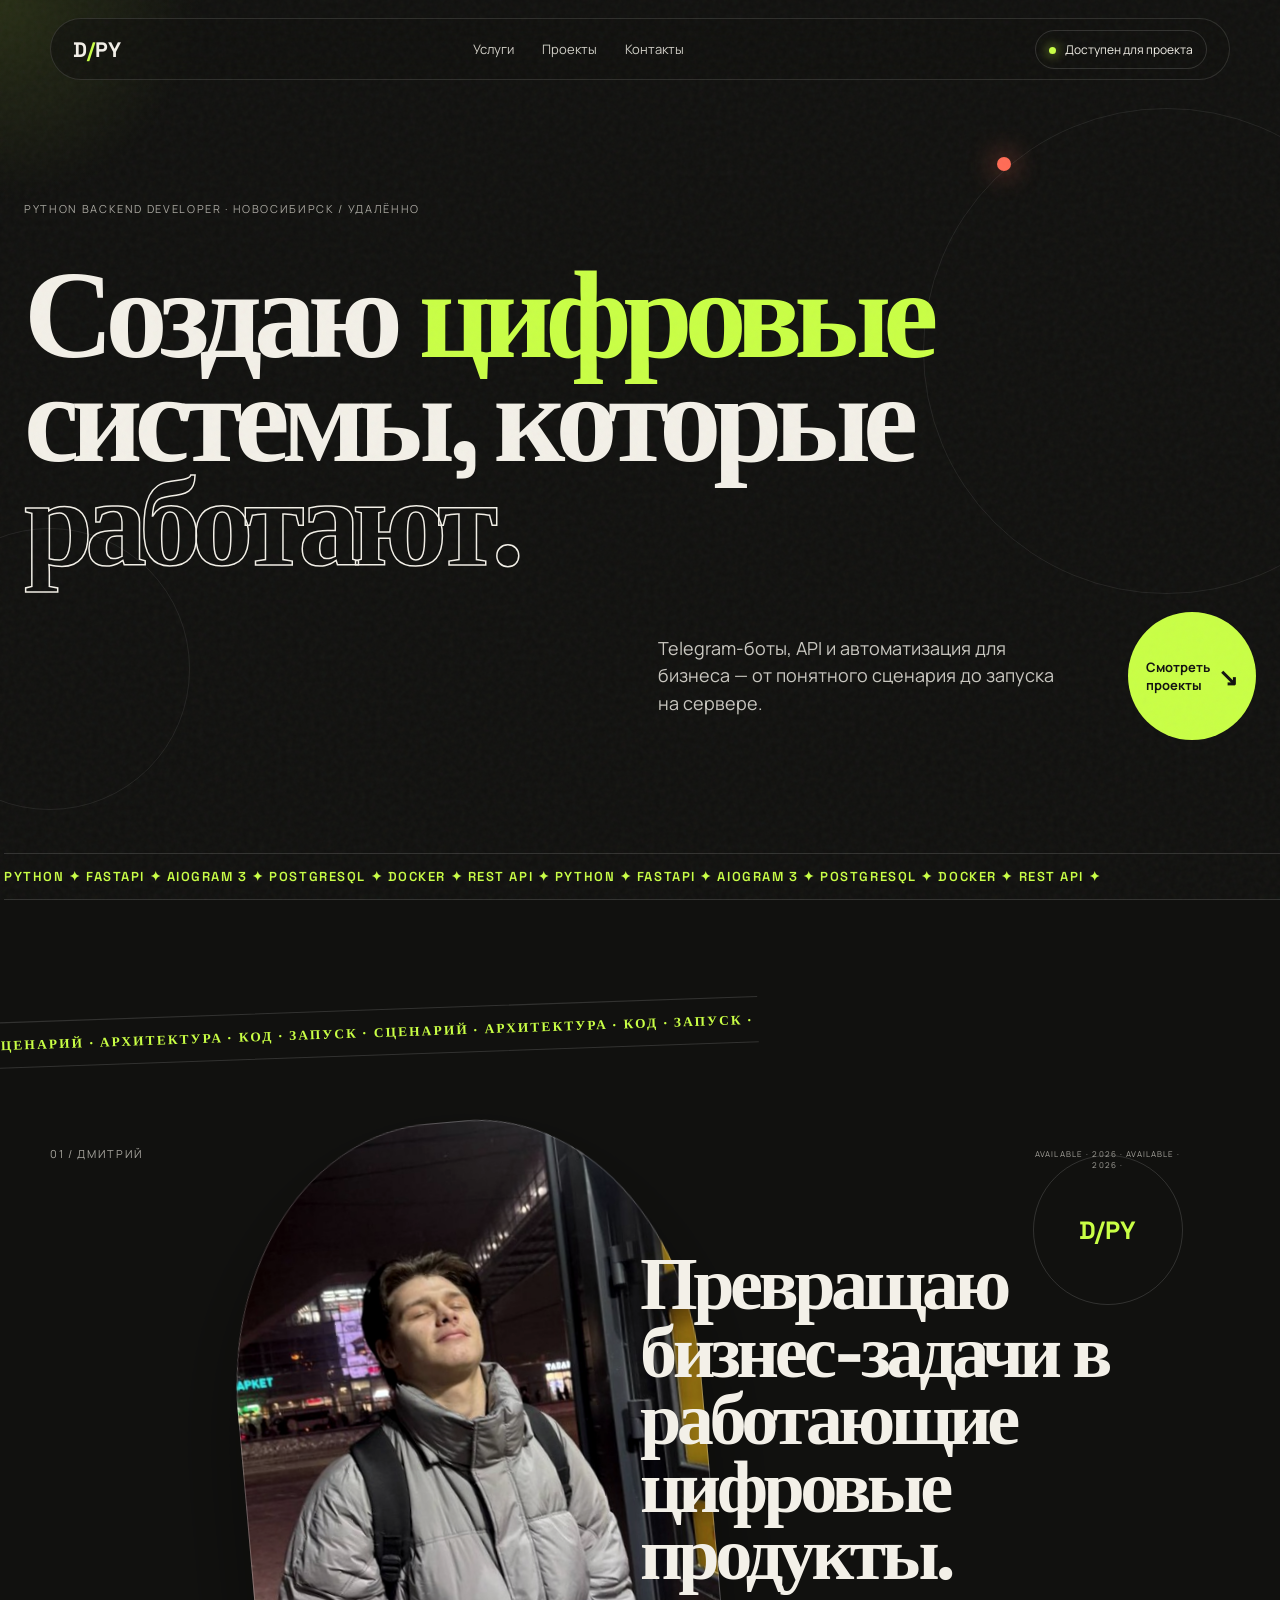
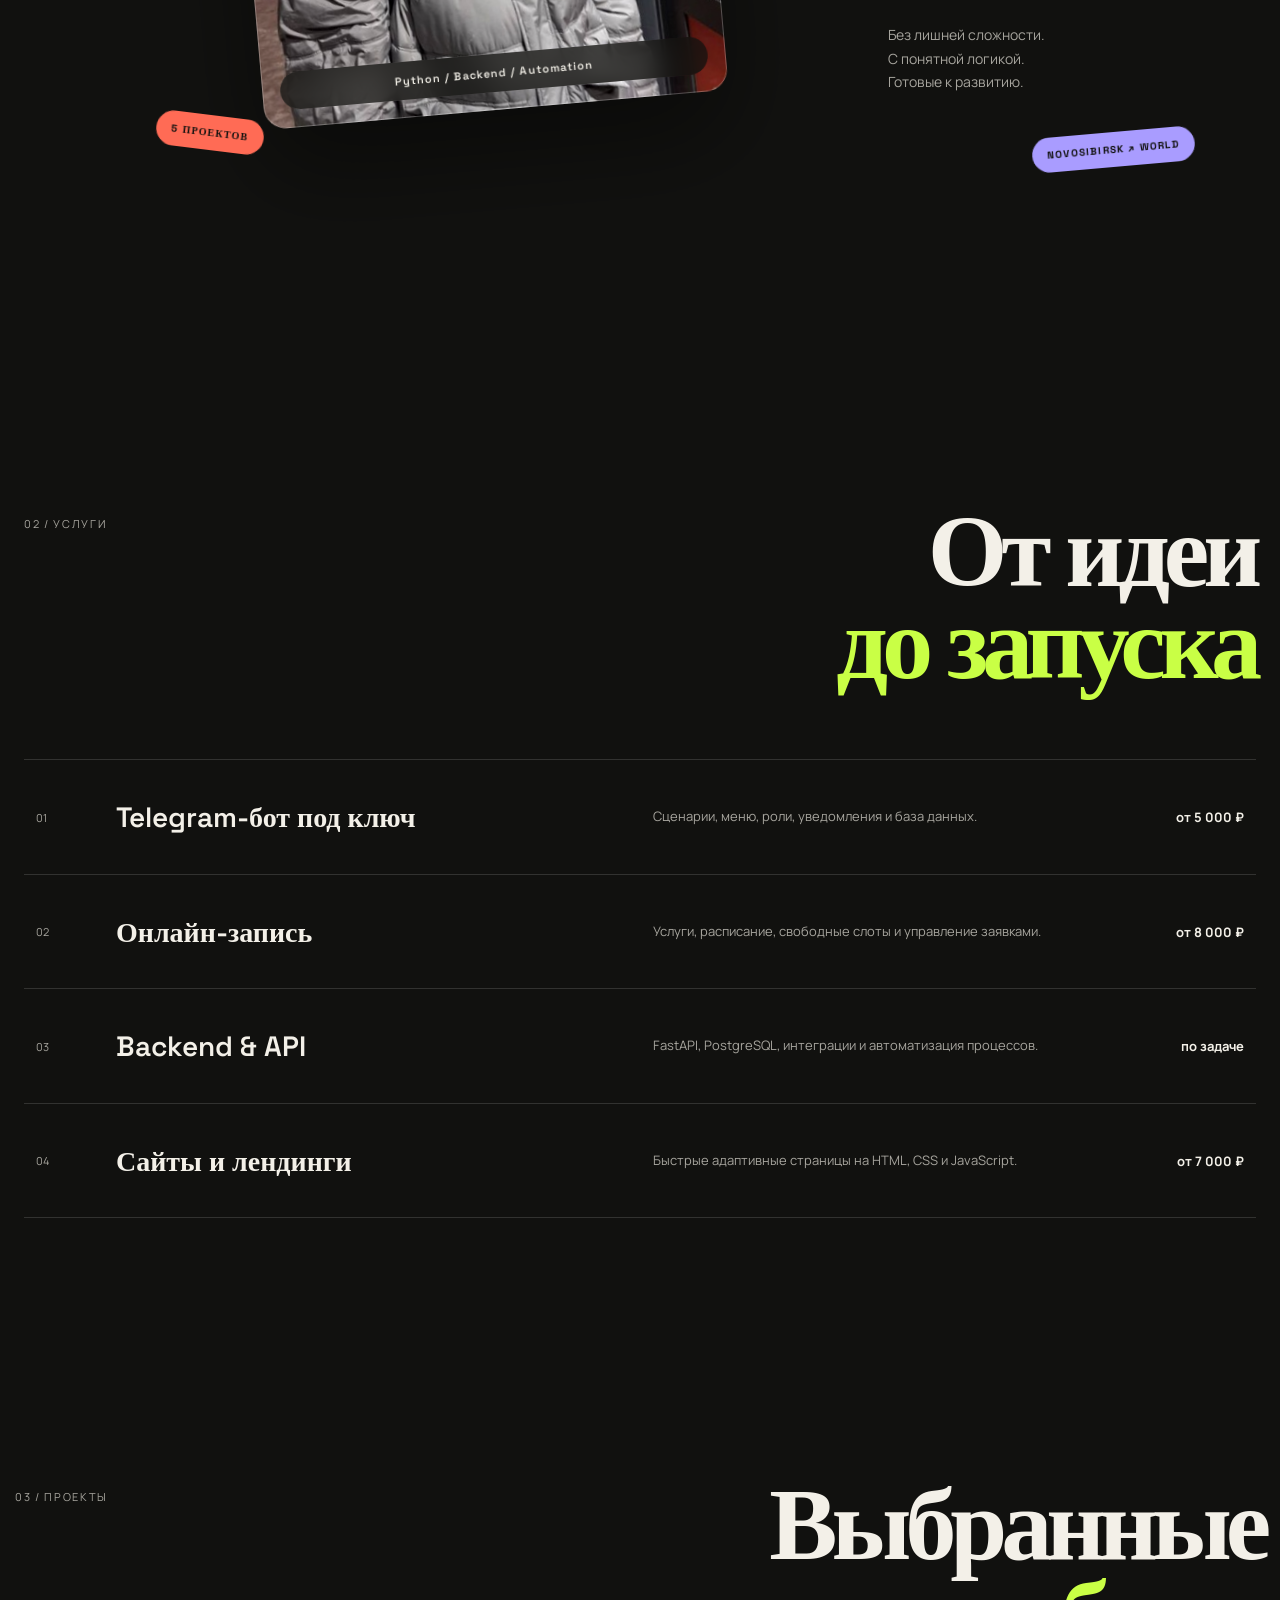
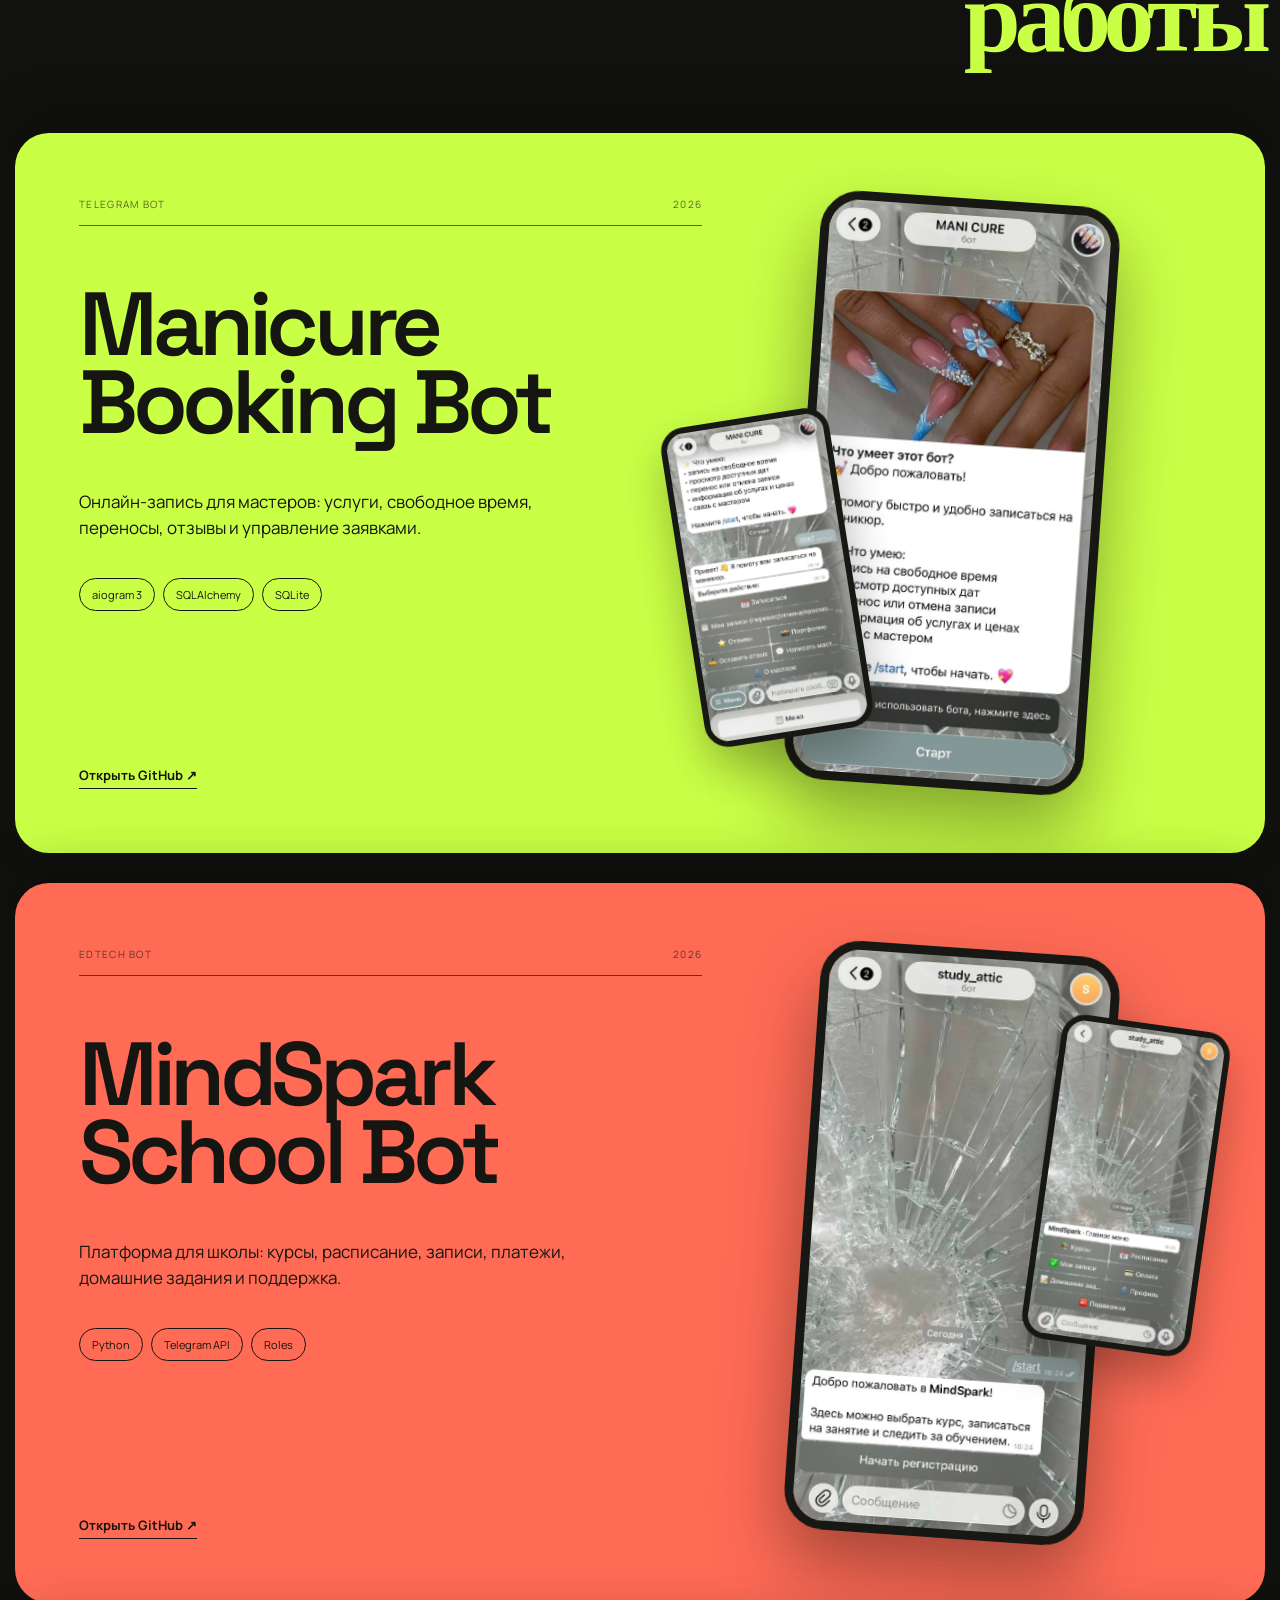
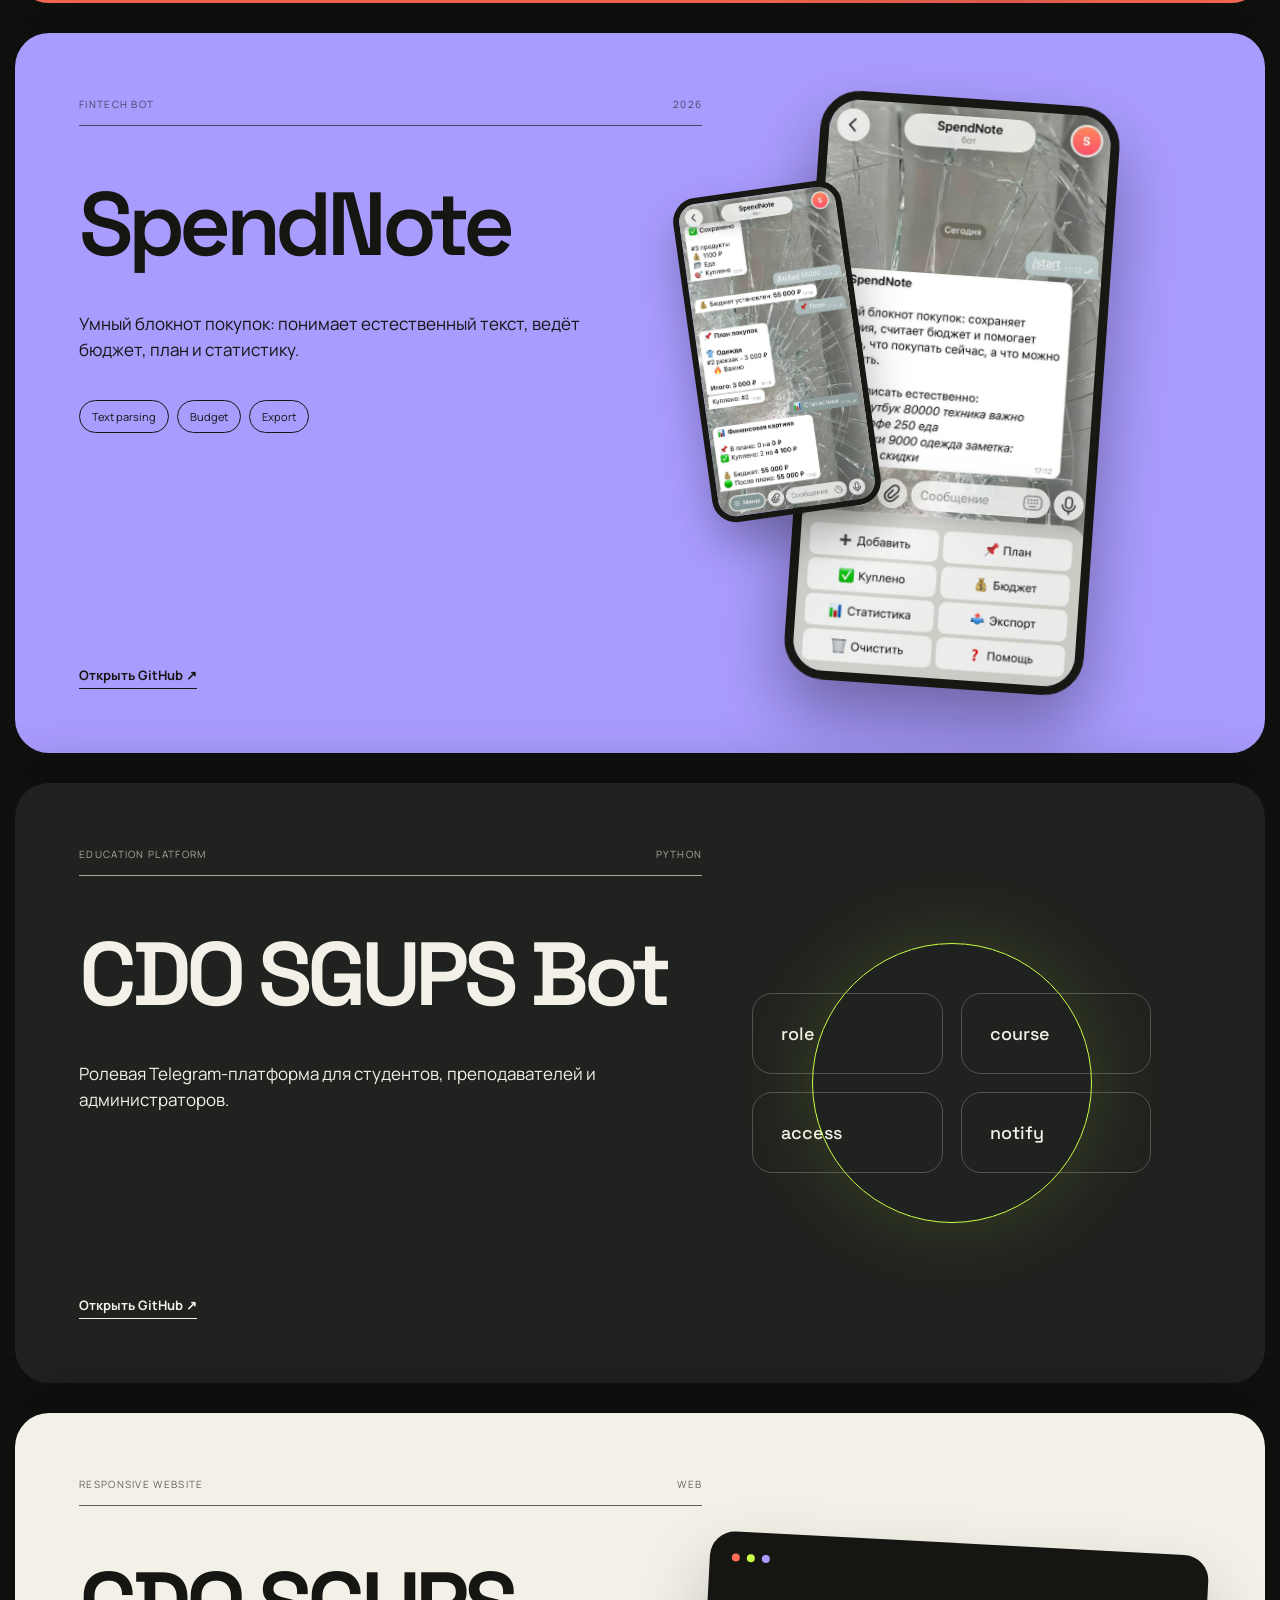
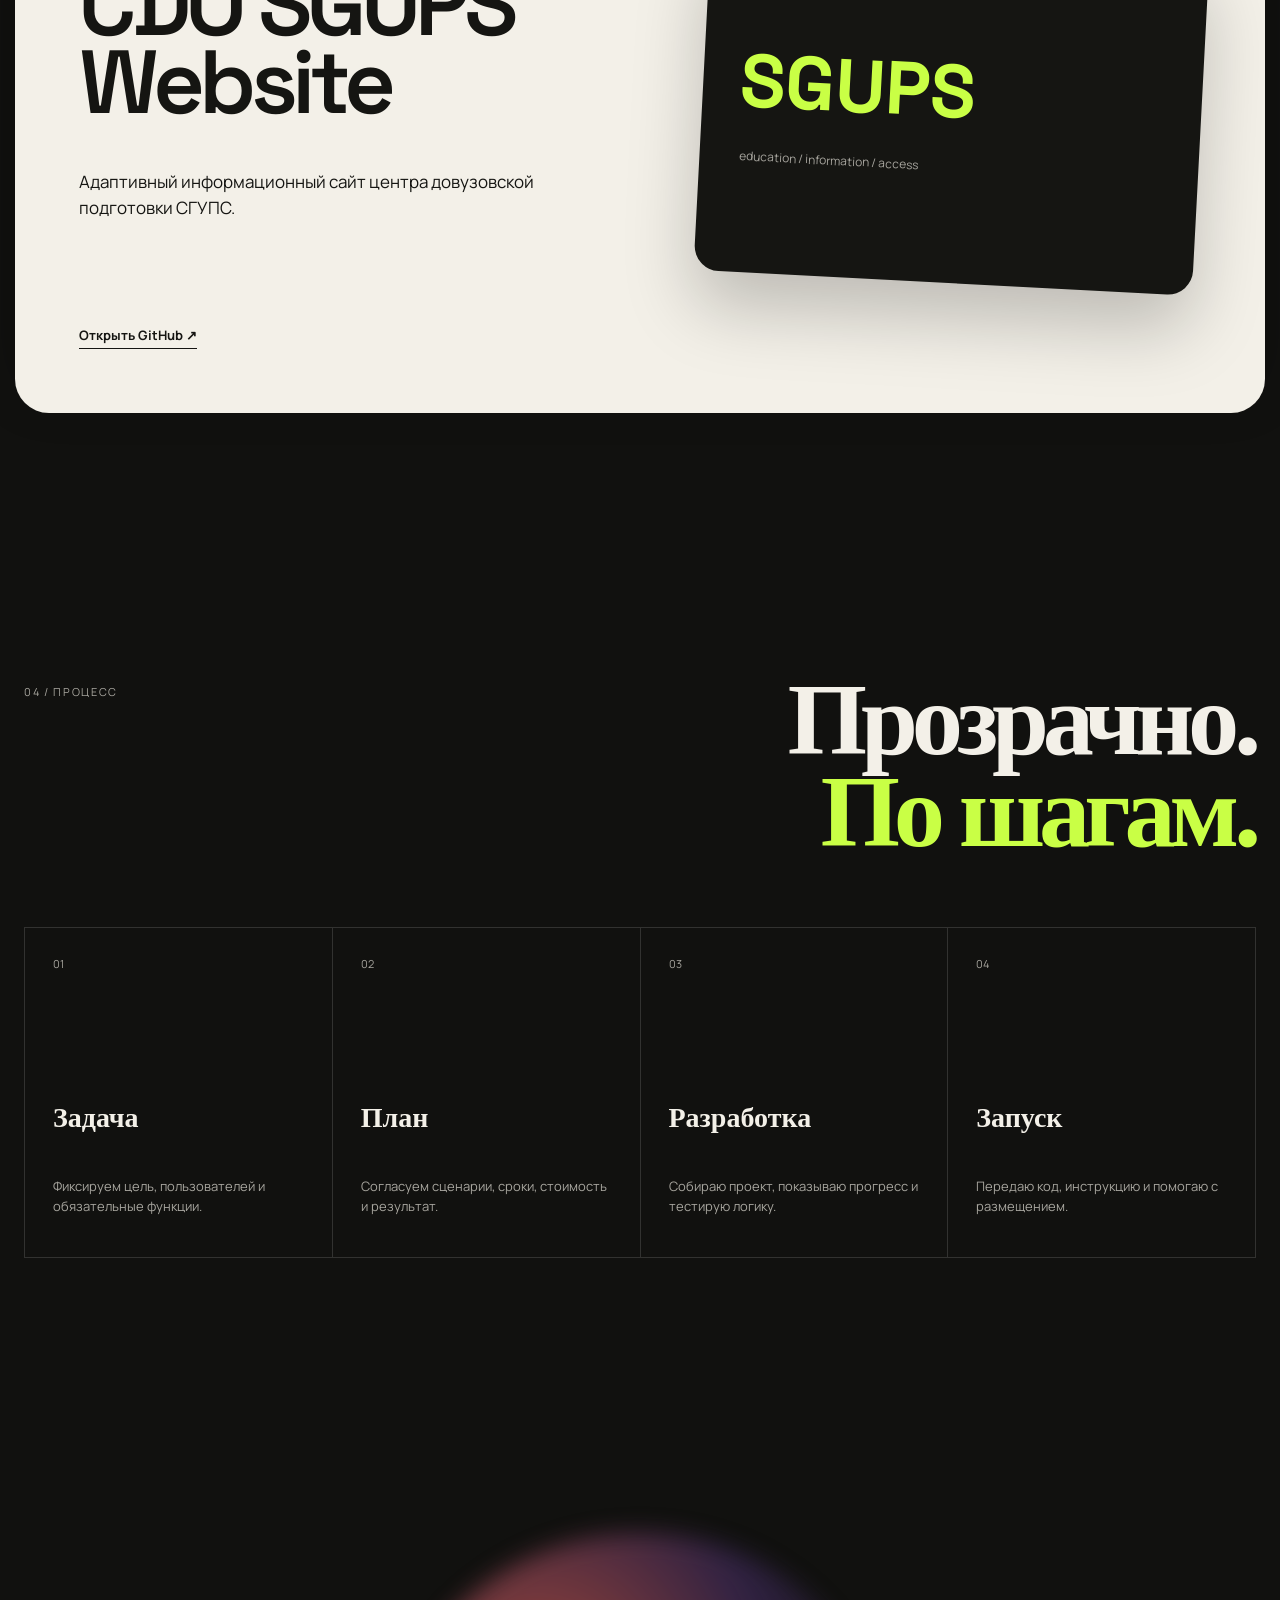
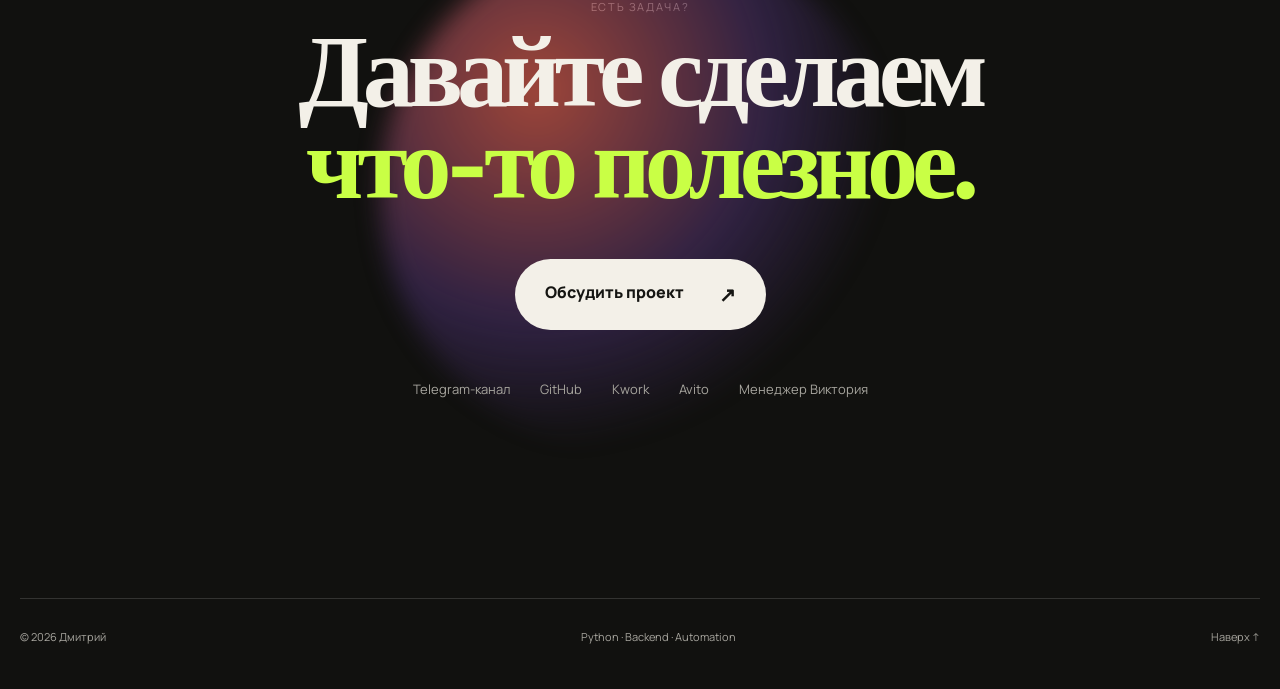
==== commit a4bdcdb6: "Refresh portfolio assets" ====
--- a/index.html
+++ b/index.html
@@ -9,7 +9,7 @@
   <link rel="preconnect" href="https://fonts.googleapis.com">
   <link rel="preconnect" href="https://fonts.gstatic.com" crossorigin>
   <link href="https://fonts.googleapis.com/css2?family=Manrope:wght@400;500;600;700;800&family=Space+Grotesk:wght@500;600;700&display=swap" rel="stylesheet">
-  <link rel="stylesheet" href="styles.css">
+  <link rel="stylesheet" href="styles.css?v=2">
 </head>
 <body>
   <div class="cursor-glow" aria-hidden="true"></div>
@@ -178,6 +178,6 @@
   </main>
 
   <footer><span>© 2026 Дмитрий</span><span>Python · Backend · Automation</span><a href="#top">Наверх ↑</a></footer>
-  <script src="script.js"></script>
+  <script src="script.js?v=2"></script>
 </body>
 </html>
--- a/styles.css
+++ b/styles.css
@@ -12,3 +12,7 @@
 @media(max-width:900px){.topbar nav{display:none}.status{font-size:0}.status i{margin:0}.section{width:min(100% - 28px,760px);padding:90px 0}.hero{padding-top:120px}.hero-title{font-size:clamp(52px,16vw,90px)}.hero-bottom{justify-content:space-between}.hero-bottom>p{width:55%;font-size:14px}.round-cta{width:105px;height:105px}.ticker{margin-left:-14px}.manifesto{grid-template-columns:1fr}.metrics{grid-template-columns:1fr}.metrics div{border-bottom:1px solid var(--line)}.section-head{display:block}.section-head h2{text-align:left;margin-top:20px}.service-row{grid-template-columns:38px 1fr}.service-row p,.service-row b{grid-column:2;text-align:left;margin:0}.work{width:calc(100% - 18px)}.sticky-head{position:relative;top:auto}.project-card{position:relative!important;top:auto!important;min-height:850px;padding:32px 24px;grid-template-columns:1fr}.project-copy h3{margin:35px 0 15px;font-size:54px}.project-copy>a{margin-top:18px}.phone-stage{height:480px;margin-top:25px}.phone-stage video{height:460px;max-width:235px}.float-shot{width:130px}.compact-project{min-height:740px}.code-art{padding:20px}.browser-art{min-height:290px}.process-grid{grid-template-columns:1fr 1fr}.contact h2{font-size:54px}.contact-links{flex-wrap:wrap;justify-content:center}.cursor-glow{display:none}footer{margin:0 16px;gap:15px;flex-wrap:wrap}}
 @media(max-width:520px){.hero-title{font-size:15vw}.hero-title .outline{-webkit-text-stroke:1px var(--paper)}.hero-bottom{align-items:flex-end}.hero-bottom>p{width:60%}.round-cta{width:92px;height:92px;font-size:11px}.metrics strong{font-size:36px}.service-row h3{font-size:23px}.project-card{min-height:780px}.project-copy h3{font-size:45px}.project-copy>p{font-size:14px}.phone-stage{height:410px}.phone-stage video{height:390px;max-width:200px}.float-shot{width:105px}.process-grid{grid-template-columns:1fr}.process-grid li{min-height:240px}.contact h2{font-size:45px}}
 @media(prefers-reduced-motion:reduce){html{scroll-behavior:auto}*,*:before,*:after{animation:none!important;transition-duration:.01ms!important}.reveal{opacity:1;transform:none}}
+/* Dynamic identity scene */
+.identity{width:100%;max-width:none;padding:110px 0 150px;overflow:hidden}.identity-marquee{display:flex;width:max-content;border-block:1px solid var(--line);padding:13px 0;color:var(--lime);font:600 13px Space Grotesk;letter-spacing:.16em;white-space:nowrap;transform:rotate(-2deg) scale(1.03)}.identity-marquee div{animation:ticker 18s linear infinite}.identity-stage{position:relative;width:min(1180px,calc(100% - 48px));height:690px;margin:80px auto 0}.identity-stage>.section-index{position:absolute;left:0;top:0}.portrait{position:absolute;left:16%;top:20px;width:min(40vw,465px);height:590px;margin:0;overflow:hidden;border-radius:46% 46% 22px 22px;transform:rotate(-3deg);box-shadow:0 45px 100px rgba(0,0,0,.45);z-index:2}.portrait:after{content:"";position:absolute;inset:0;border:1px solid rgba(255,255,255,.25);border-radius:inherit;pointer-events:none}.portrait img{width:100%;height:100%;object-fit:cover;filter:saturate(.8) contrast(1.06)}.portrait figcaption{position:absolute;left:18px;right:18px;bottom:18px;padding:12px 16px;border-radius:999px;background:rgba(17,17,15,.72);backdrop-filter:blur(14px);font:600 11px Space Grotesk;letter-spacing:.1em;text-align:center}.identity-copy{position:absolute;right:0;top:115px;width:50%;z-index:3}.identity-copy p{margin:0 0 35px;font:600 clamp(42px,5.8vw,78px)/.91 Space Grotesk;letter-spacing:-.06em}.identity-copy span{display:block;margin-left:42%;font-size:14px;line-height:1.7;color:var(--muted)}.floating-label{position:absolute;z-index:4;padding:11px 15px;border-radius:999px;font:700 10px Space Grotesk;letter-spacing:.12em;color:#11110f}.label-one{left:9%;bottom:75px;background:var(--coral);transform:rotate(7deg);animation:float 4.6s ease-in-out infinite}.label-two{right:3%;bottom:58px;background:var(--violet);transform:rotate(-5deg);animation:float 5.2s ease-in-out infinite reverse}.identity-ring{position:absolute;right:4%;top:20px;width:150px;height:150px;border:1px solid var(--line);border-radius:50%;animation:orbit 14s linear infinite}.identity-ring:after{content:"D/PY";position:absolute;inset:0;display:grid;place-items:center;color:var(--lime);font:700 25px Space Grotesk}.identity-ring span{position:absolute;width:100%;text-align:center;top:-8px;font-size:8px;letter-spacing:.14em;color:var(--muted)}
+@media(max-width:900px){.identity{width:100%;padding:80px 0 100px}.identity-stage{height:750px;width:calc(100% - 28px)}.portrait{left:3%;top:75px;width:min(72vw,430px);height:535px}.identity-copy{right:0;top:390px;width:72%}.identity-copy p{font-size:clamp(38px,9vw,66px)}.identity-copy span{margin-left:22%}.identity-ring{right:3%;top:20px;width:105px;height:105px}.label-one{left:1%;bottom:55px}.label-two{right:1%;bottom:5px}}
+@media(max-width:520px){.identity-stage{height:680px}.portrait{width:83vw;height:475px}.identity-copy{top:420px;width:94%}.identity-copy p{font-size:42px}.identity-copy span{font-size:12px;margin-left:35%}.identity-ring{display:none}}
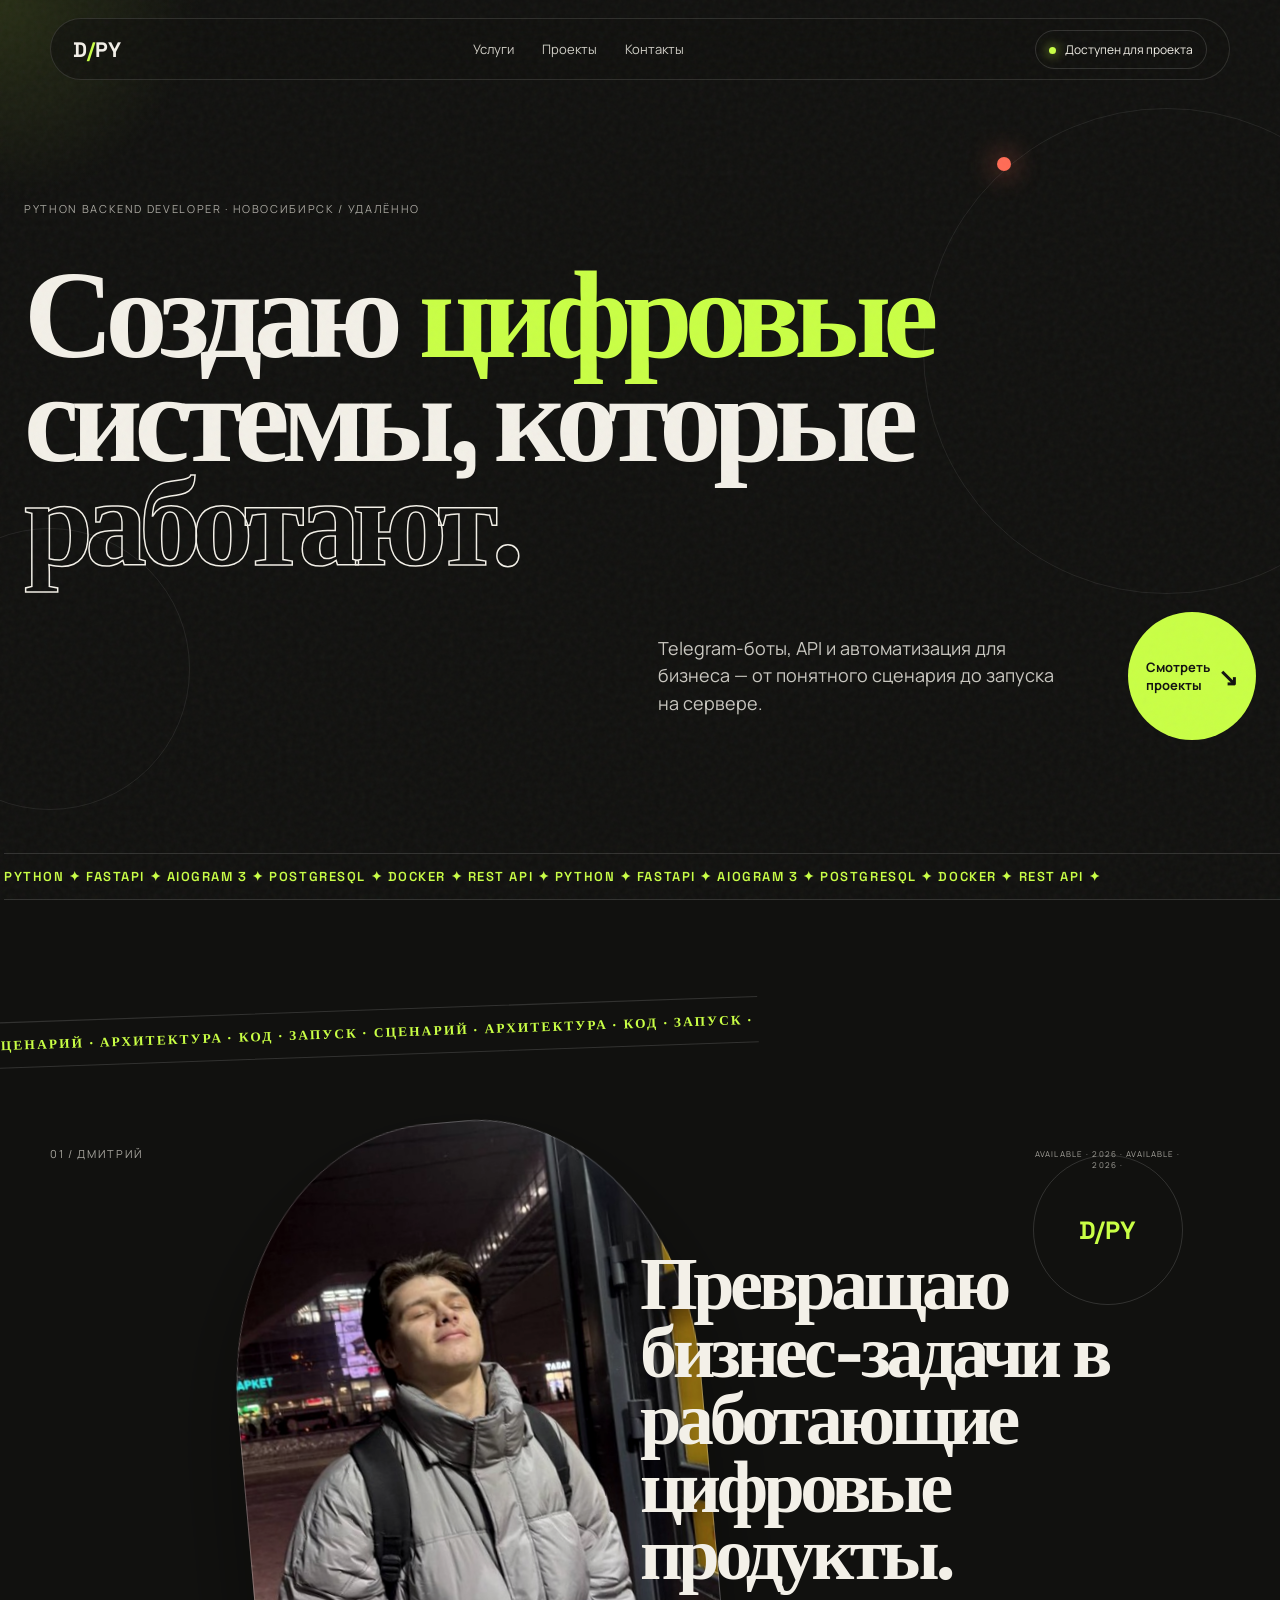
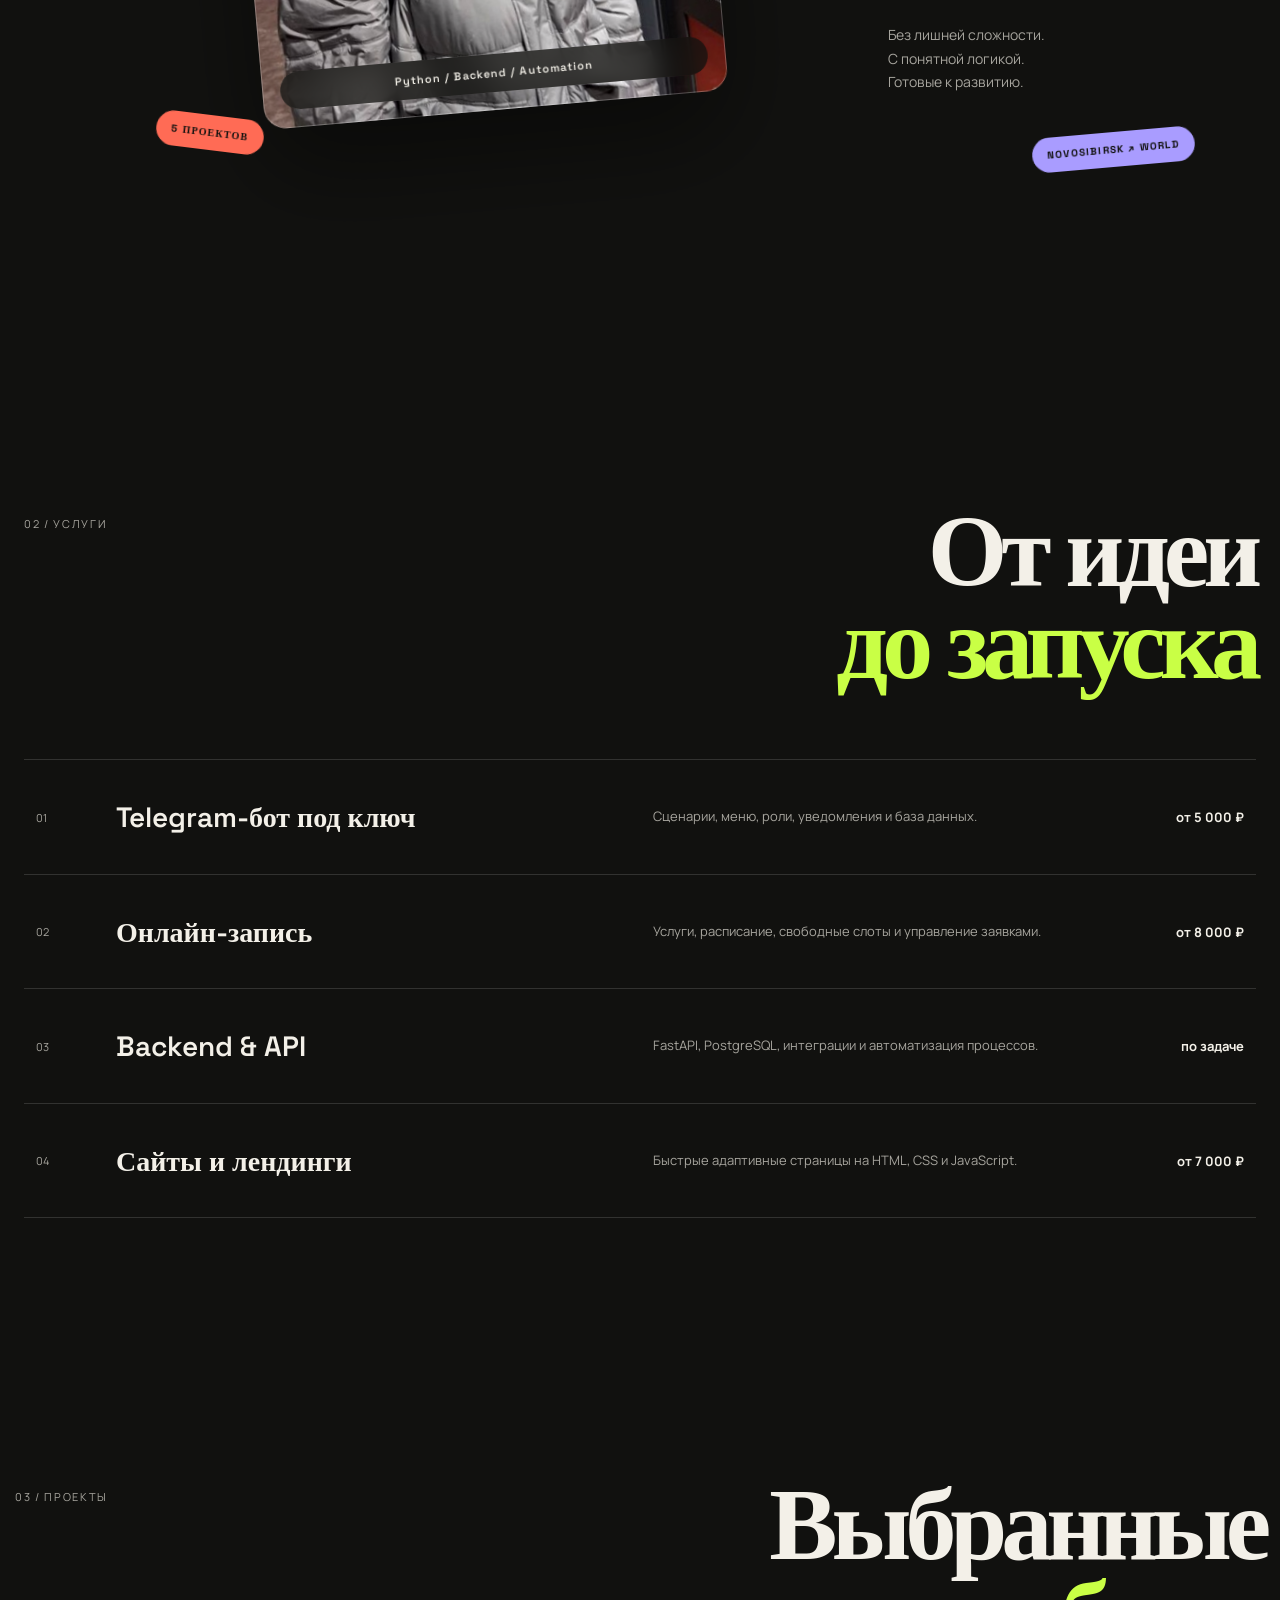
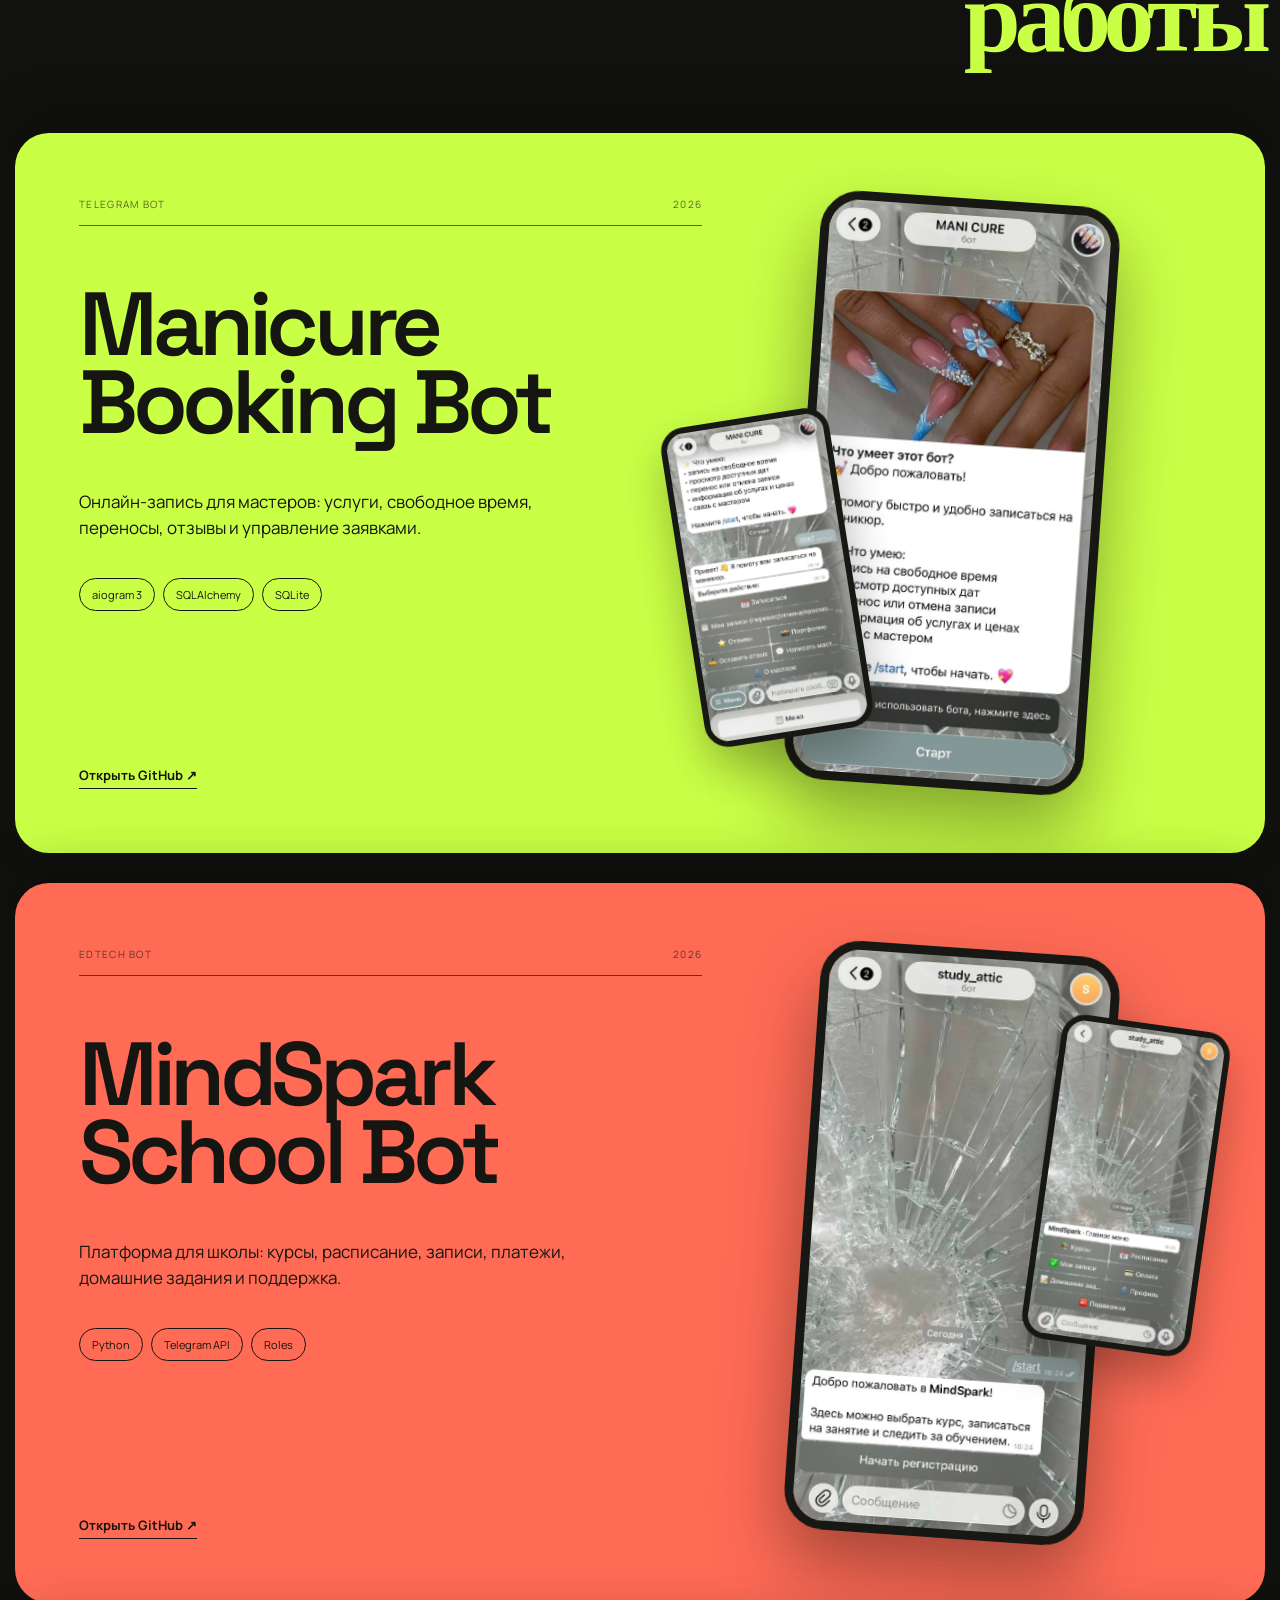
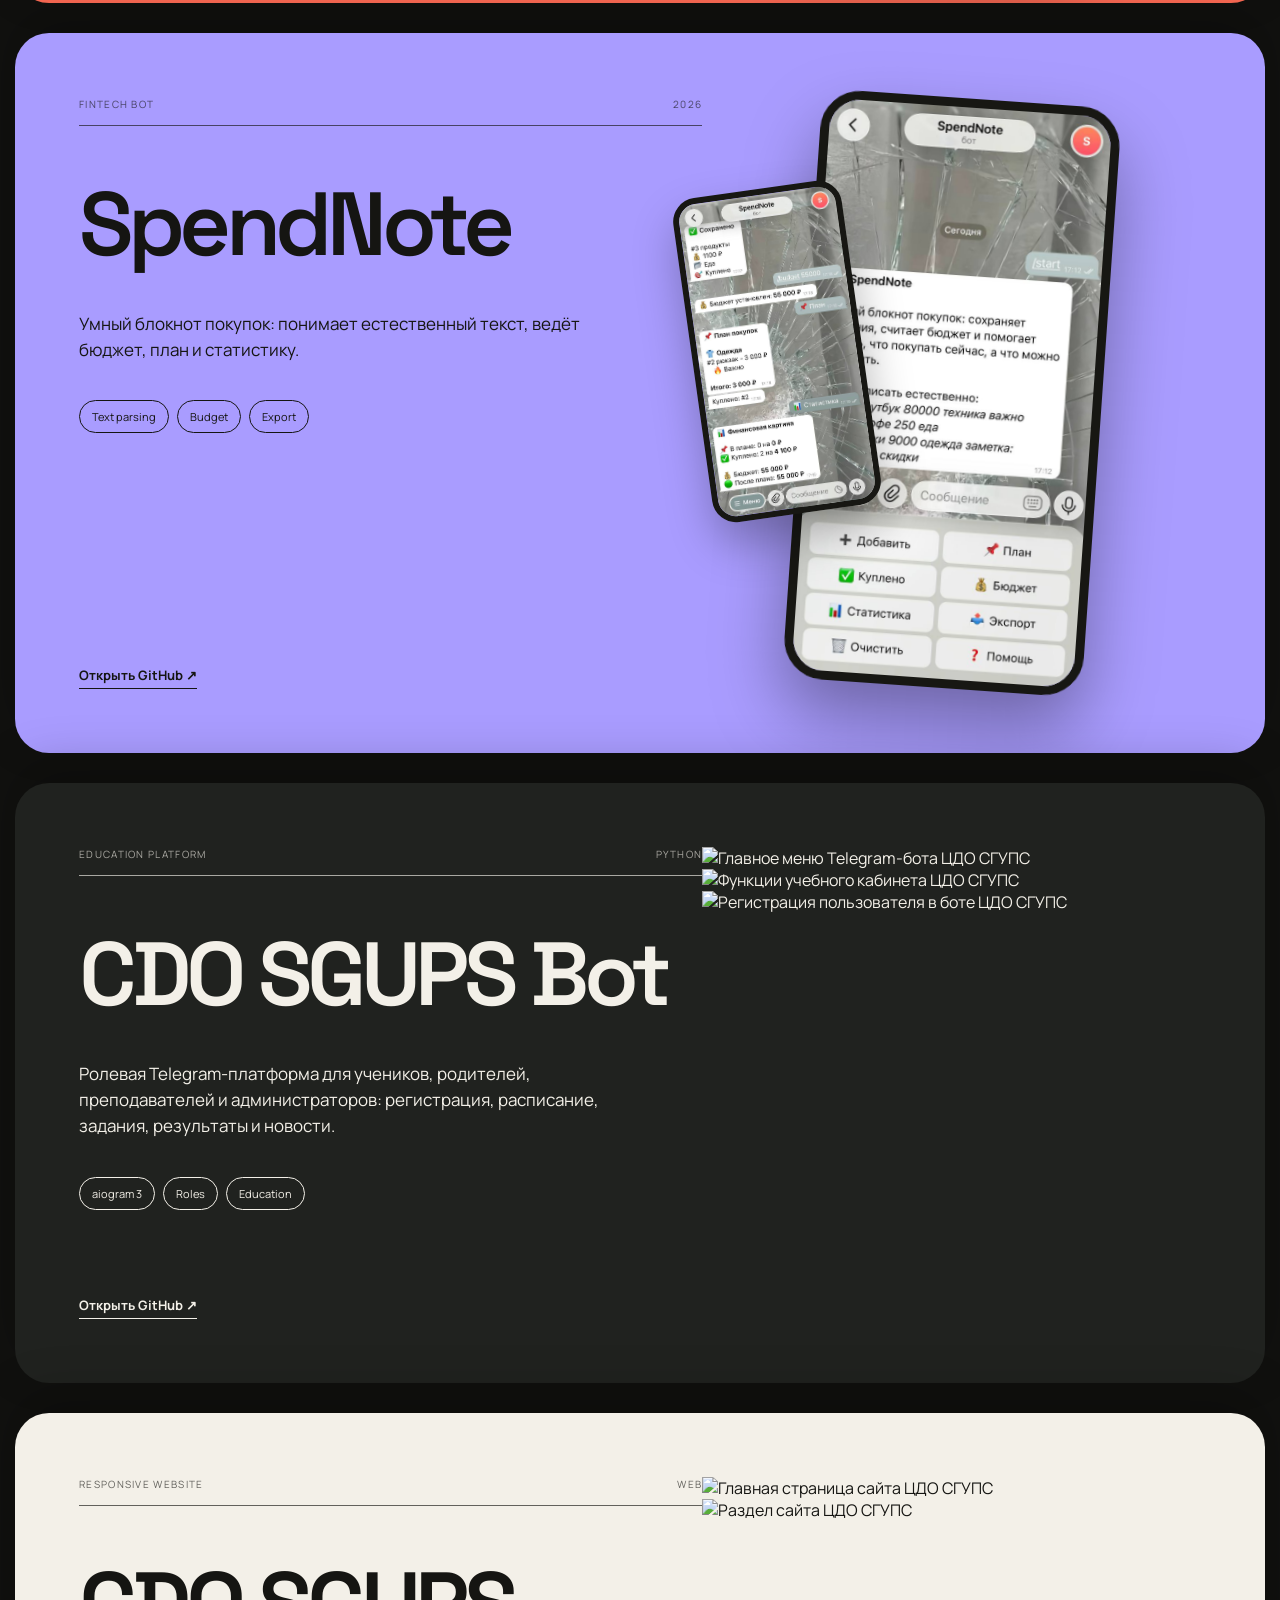
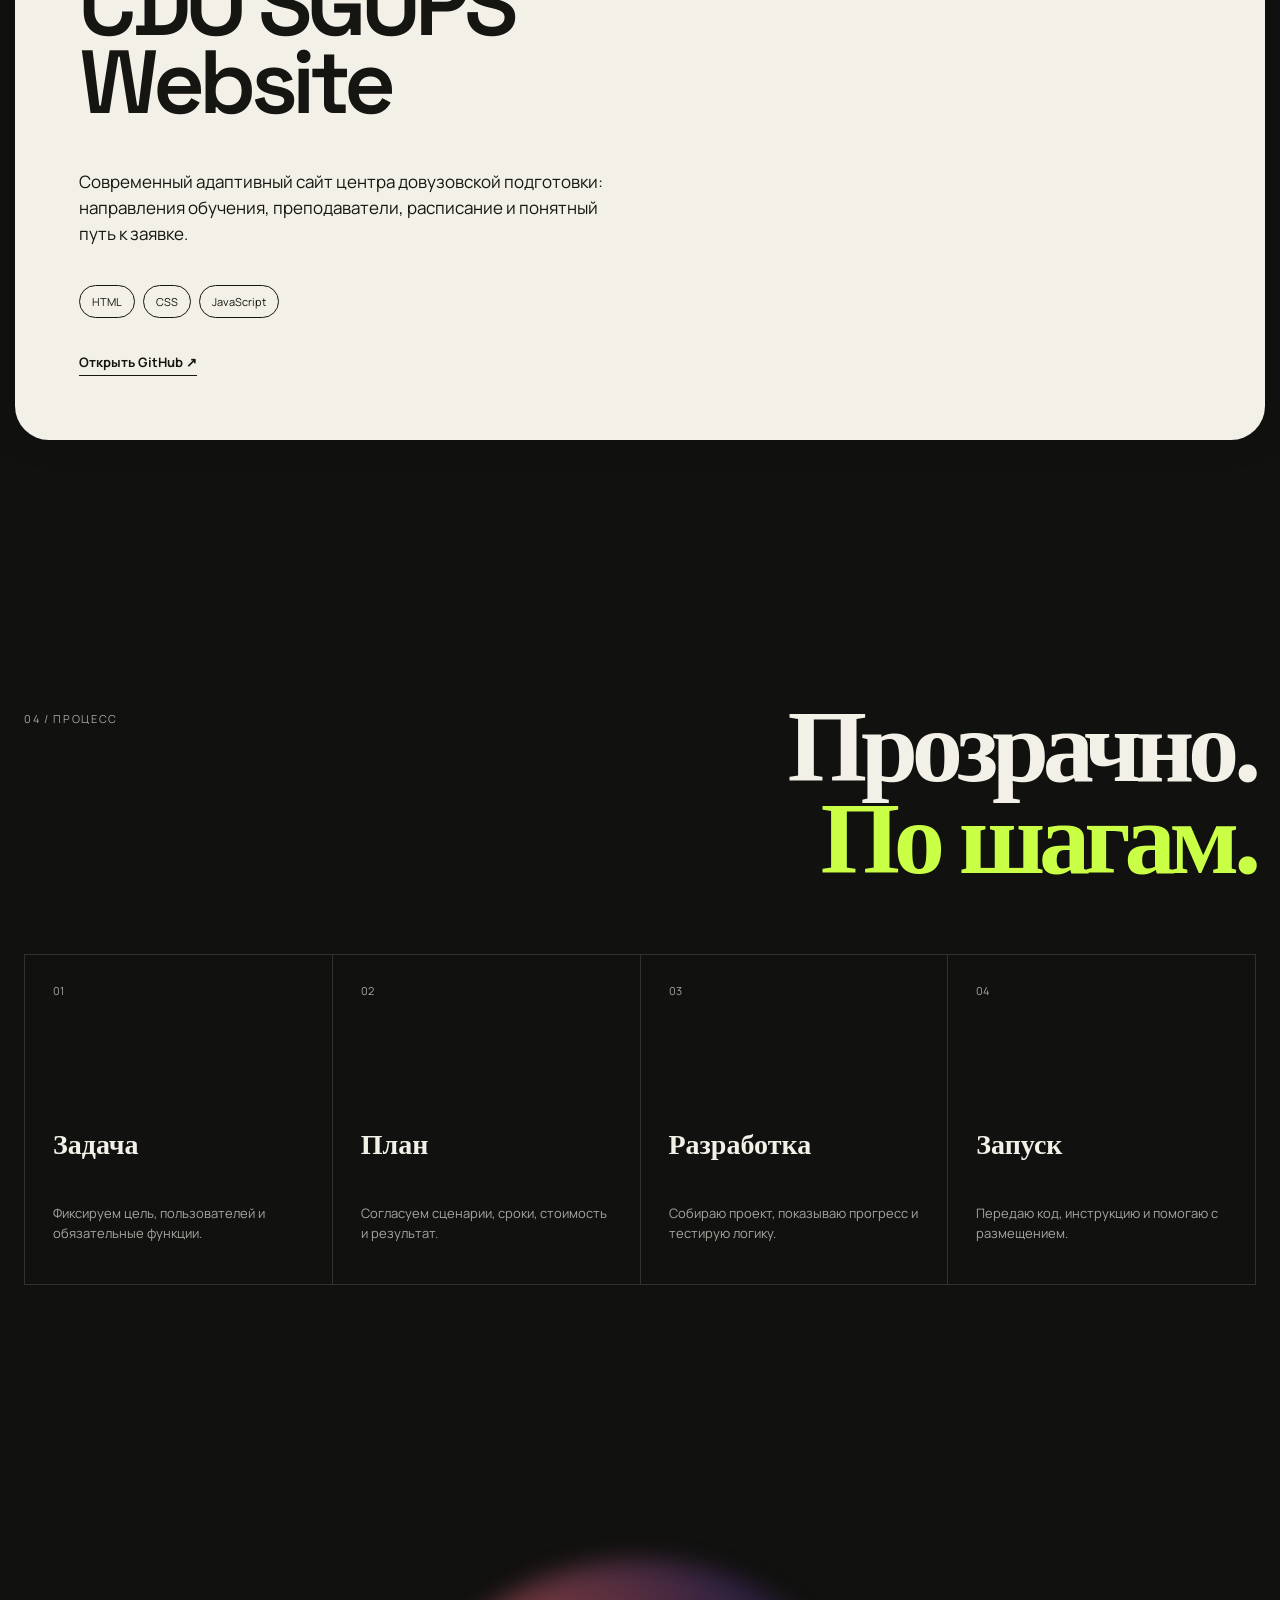
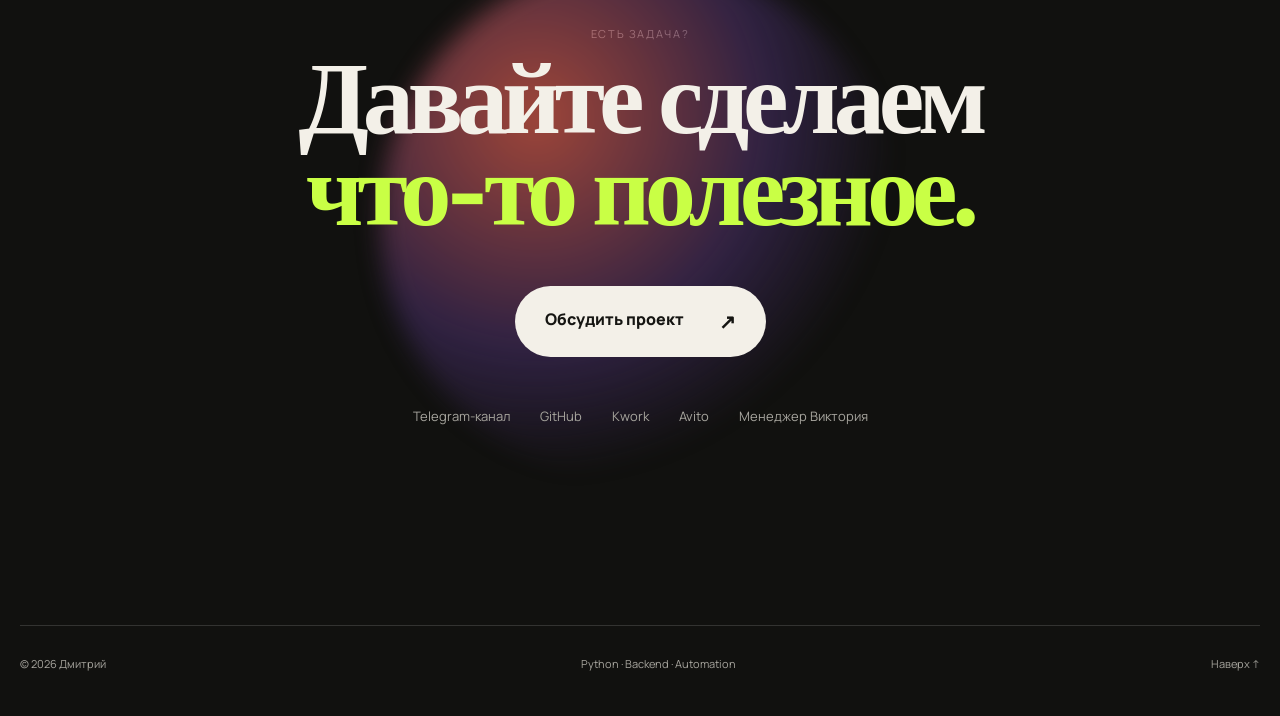
==== commit 59163193: "Add real CDO project media" ====
--- a/index.html
+++ b/index.html
@@ -3,15 +3,66 @@
 <head>
   <meta charset="UTF-8">
   <meta name="viewport" content="width=device-width, initial-scale=1.0">
-  <meta name="description" content="Дмитрий — Python-разработчик. Telegram-боты, backend на FastAPI, автоматизация и адаптивные сайты.">
+  <!-- Yandex.Metrika counter -->
+  <script>
+    (function(m,e,t,r,i,k,a){
+      m[i]=m[i]||function(){(m[i].a=m[i].a||[]).push(arguments)};
+      m[i].l=1*new Date();
+      for (var j=0;j<document.scripts.length;j++){if(document.scripts[j].src===r){return;}}
+      k=e.createElement(t),a=e.getElementsByTagName(t)[0],k.async=1,k.src=r,a.parentNode.insertBefore(k,a);
+    })(window,document,'script','https://mc.yandex.ru/metrika/tag.js?id=110868043','ym');
+    ym(110868043,'init',{ssr:true,webvisor:true,clickmap:true,accurateTrackBounce:true,trackLinks:true});
+  </script>
+  <!-- /Yandex.Metrika counter -->
+  <meta name="description" content="Разработка Telegram-ботов, backend-систем, REST API и автоматизации для бизнеса на Python. Дмитрий — Python Backend Developer из Новосибирска.">
+  <meta name="author" content="Дмитрий">
+  <meta name="robots" content="index, follow, max-image-preview:large">
   <meta name="theme-color" content="#11110f">
-  <title>Дмитрий — Python Developer</title>
+  <link rel="canonical" href="https://dmitry-dev.ru/">
+  <link rel="icon" href="favicon.svg" type="image/svg+xml">
+  <link rel="manifest" href="site.webmanifest">
+
+  <meta property="og:type" content="website">
+  <meta property="og:locale" content="ru_RU">
+  <meta property="og:site_name" content="Dmitry / Python Developer">
+  <meta property="og:title" content="Дмитрий — Python Backend Developer">
+  <meta property="og:description" content="Telegram-боты, backend, REST API и автоматизация для бизнеса — от сценария до запуска.">
+  <meta property="og:url" content="https://dmitry-dev.ru/">
+  <meta property="og:image" content="https://dmitry-dev.ru/assets/dmitry.jpg">
+  <meta property="og:image:width" content="640">
+  <meta property="og:image:height" content="640">
+  <meta property="og:image:alt" content="Дмитрий — Python Backend Developer">
+
+  <meta name="twitter:card" content="summary_large_image">
+  <meta name="twitter:title" content="Дмитрий — Python Backend Developer">
+  <meta name="twitter:description" content="Telegram-боты, backend, REST API и автоматизация для бизнеса.">
+  <meta name="twitter:image" content="https://dmitry-dev.ru/assets/dmitry.jpg">
+
+  <title>Разработка Telegram-ботов и backend на Python — Дмитрий</title>
   <link rel="preconnect" href="https://fonts.googleapis.com">
   <link rel="preconnect" href="https://fonts.gstatic.com" crossorigin>
   <link href="https://fonts.googleapis.com/css2?family=Manrope:wght@400;500;600;700;800&family=Space+Grotesk:wght@500;600;700&display=swap" rel="stylesheet">
-  <link rel="stylesheet" href="styles.css?v=2">
+  <link rel="stylesheet" href="styles.css?v=3">
+  <script type="application/ld+json">
+  {
+    "@context": "https://schema.org",
+    "@type": "Person",
+    "name": "Дмитрий",
+    "url": "https://dmitry-dev.ru/",
+    "image": "https://dmitry-dev.ru/assets/dmitry.jpg",
+    "jobTitle": "Python Backend Developer",
+    "address": {"@type": "PostalAddress", "addressLocality": "Новосибирск", "addressCountry": "RU"},
+    "knowsAbout": ["Python", "FastAPI", "aiogram", "Telegram Bot API", "PostgreSQL", "SQLAlchemy", "Docker", "REST API"],
+    "sameAs": [
+      "https://github.com/loLy69",
+      "https://t.me/dmitry_python_dev",
+      "https://kwork.ru/user/makotoyukimura"
+    ]
+  }
+  </script>
 </head>
 <body>
+  <noscript><div><img src="https://mc.yandex.ru/watch/110868043" style="position:absolute;left:-9999px" alt=""></div></noscript>
   <div class="cursor-glow" aria-hidden="true"></div>
   <div class="grain" aria-hidden="true"></div>
 
@@ -131,20 +182,29 @@
           <div class="project-copy">
             <div class="project-meta"><span>Education platform</span><span>Python</span></div>
             <h3>CDO SGUPS Bot</h3>
-            <p>Ролевая Telegram-платформа для студентов, преподавателей и администраторов.</p>
+            <p>Ролевая Telegram-платформа для учеников, родителей, преподавателей и администраторов: регистрация, расписание, задания, результаты и новости.</p>
+            <div class="tags"><span>aiogram 3</span><span>Roles</span><span>Education</span></div>
             <a href="https://github.com/loLy69/cdo-sgups-bot" target="_blank" rel="noreferrer">Открыть GitHub ↗</a>
           </div>
-          <div class="code-art" aria-hidden="true"><span>role</span><span>course</span><span>access</span><span>notify</span><i></i></div>
+          <div class="cdo-bot-gallery">
+            <img src="assets/cdo-bot-1.jpg" alt="Главное меню Telegram-бота ЦДО СГУПС" loading="lazy">
+            <img src="assets/cdo-bot-2.jpg" alt="Функции учебного кабинета ЦДО СГУПС" loading="lazy">
+            <img src="assets/cdo-bot-3.jpg" alt="Регистрация пользователя в боте ЦДО СГУПС" loading="lazy">
+          </div>
         </article>
 
         <article class="project-card project-cream compact-project">
           <div class="project-copy">
             <div class="project-meta"><span>Responsive website</span><span>Web</span></div>
             <h3>CDO SGUPS Website</h3>
-            <p>Адаптивный информационный сайт центра довузовской подготовки СГУПС.</p>
+            <p>Современный адаптивный сайт центра довузовской подготовки: направления обучения, преподаватели, расписание и понятный путь к заявке.</p>
+            <div class="tags"><span>HTML</span><span>CSS</span><span>JavaScript</span></div>
             <a href="https://github.com/loLy69/CDOSGUPS" target="_blank" rel="noreferrer">Открыть GitHub ↗</a>
           </div>
-          <div class="browser-art" aria-hidden="true"><div><i></i><i></i><i></i></div><b>SGUPS</b><span>education / information / access</span></div>
+          <div class="site-gallery">
+            <img src="assets/cdo-site-1.png" alt="Главная страница сайта ЦДО СГУПС" loading="lazy">
+            <img src="assets/cdo-site-2.png" alt="Раздел сайта ЦДО СГУПС" loading="lazy">
+          </div>
         </article>
       </div>
     </section>
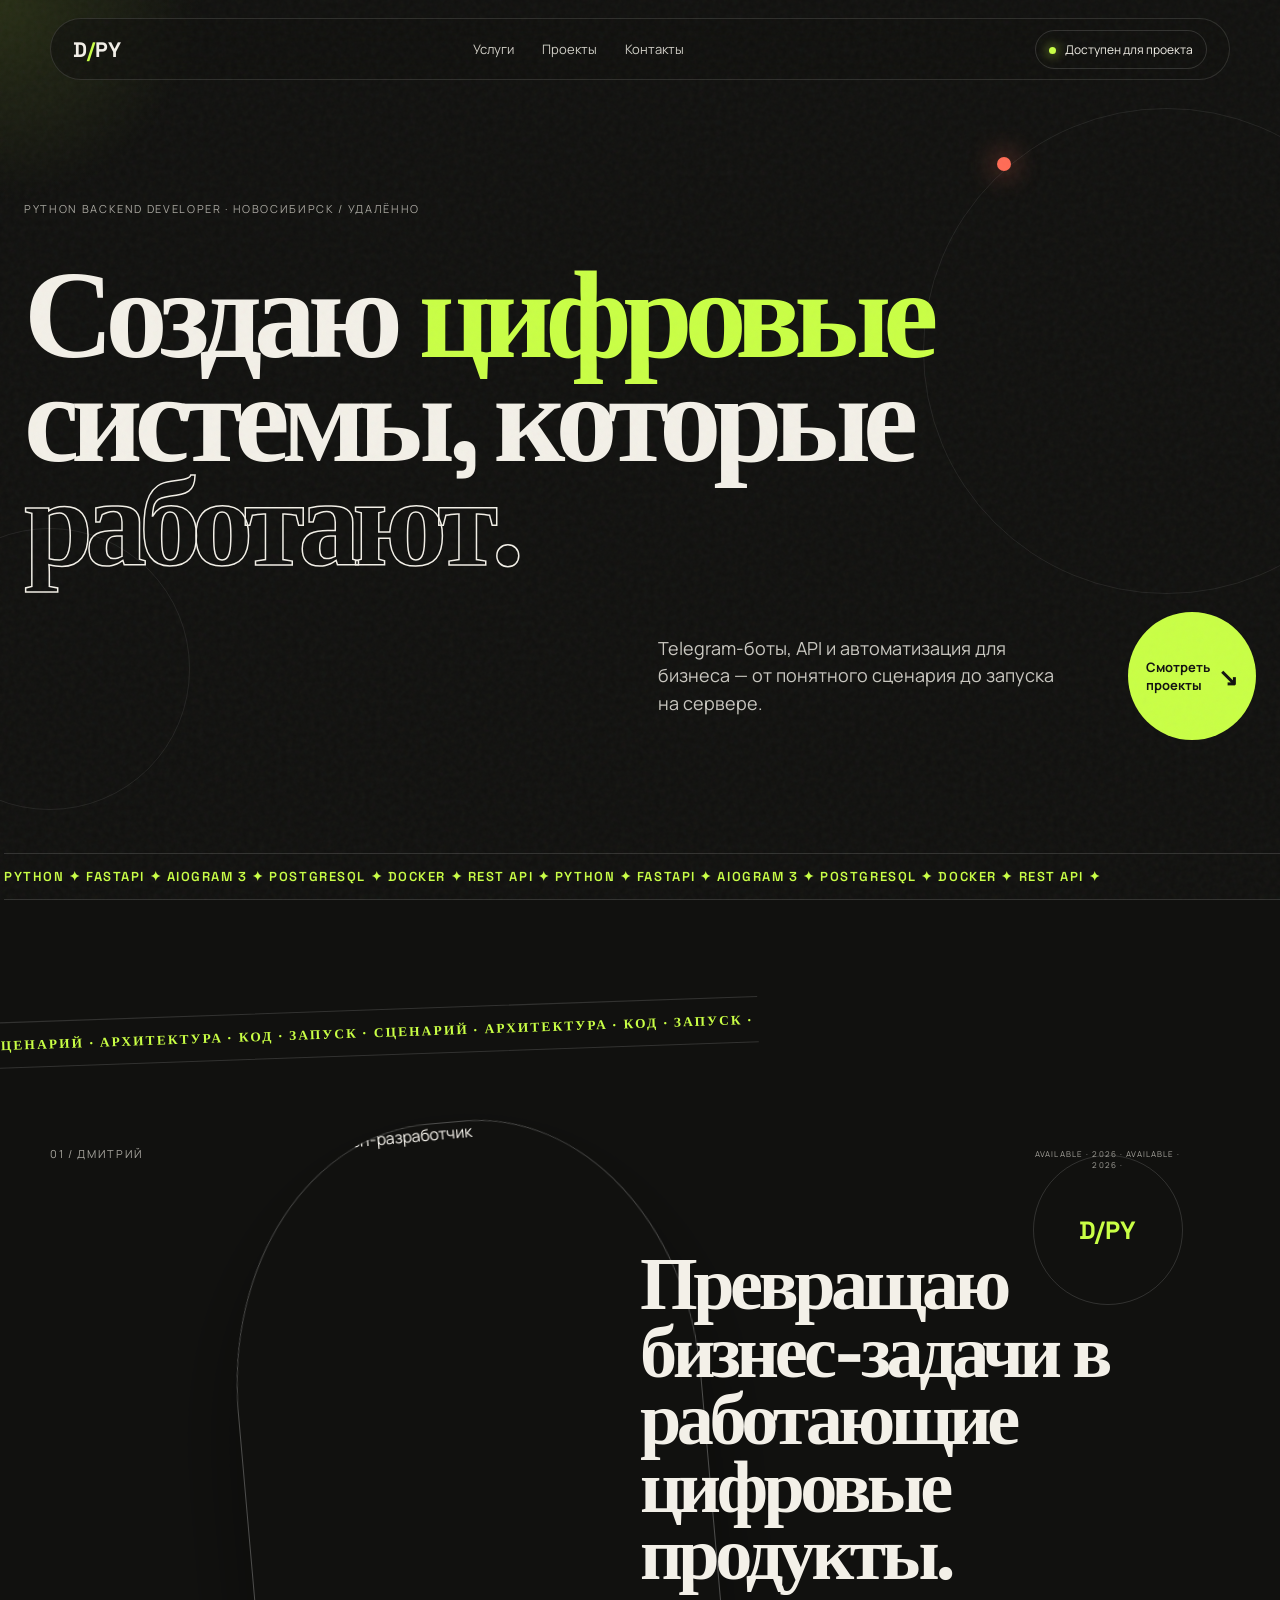
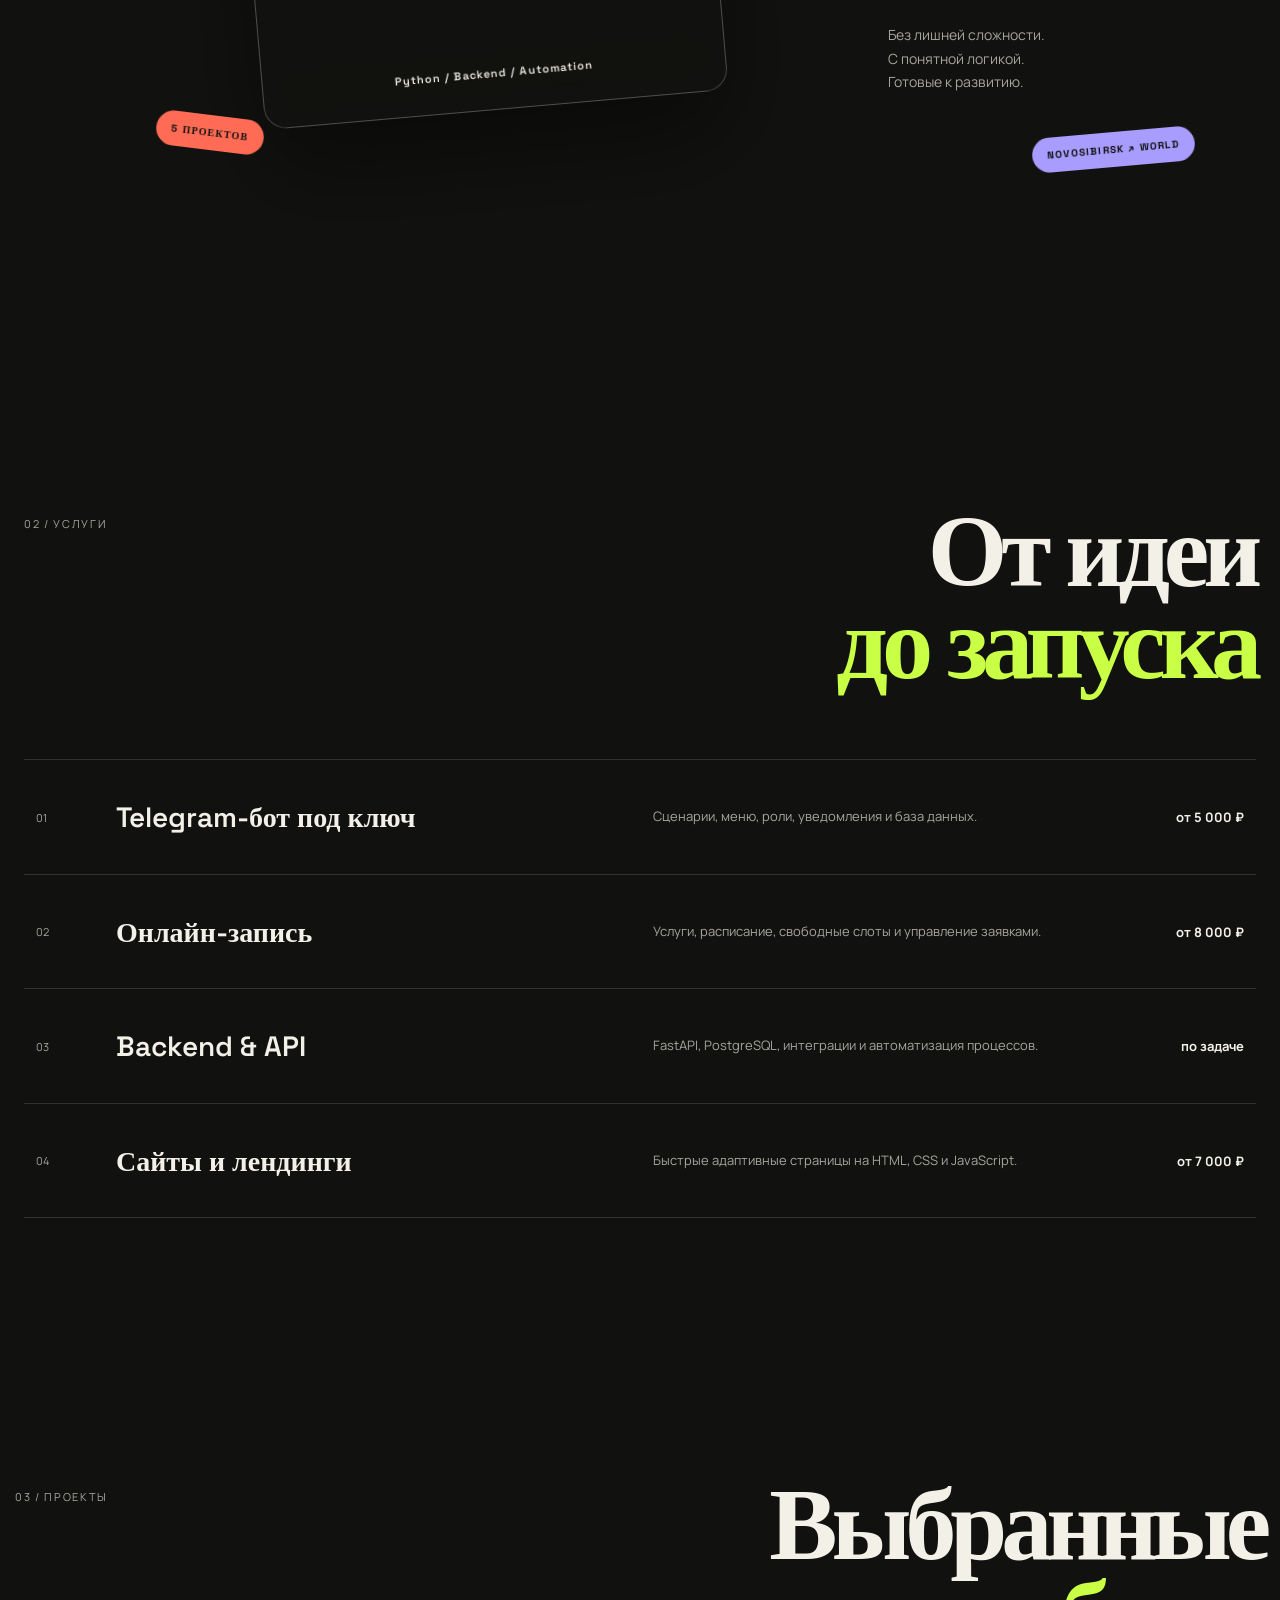
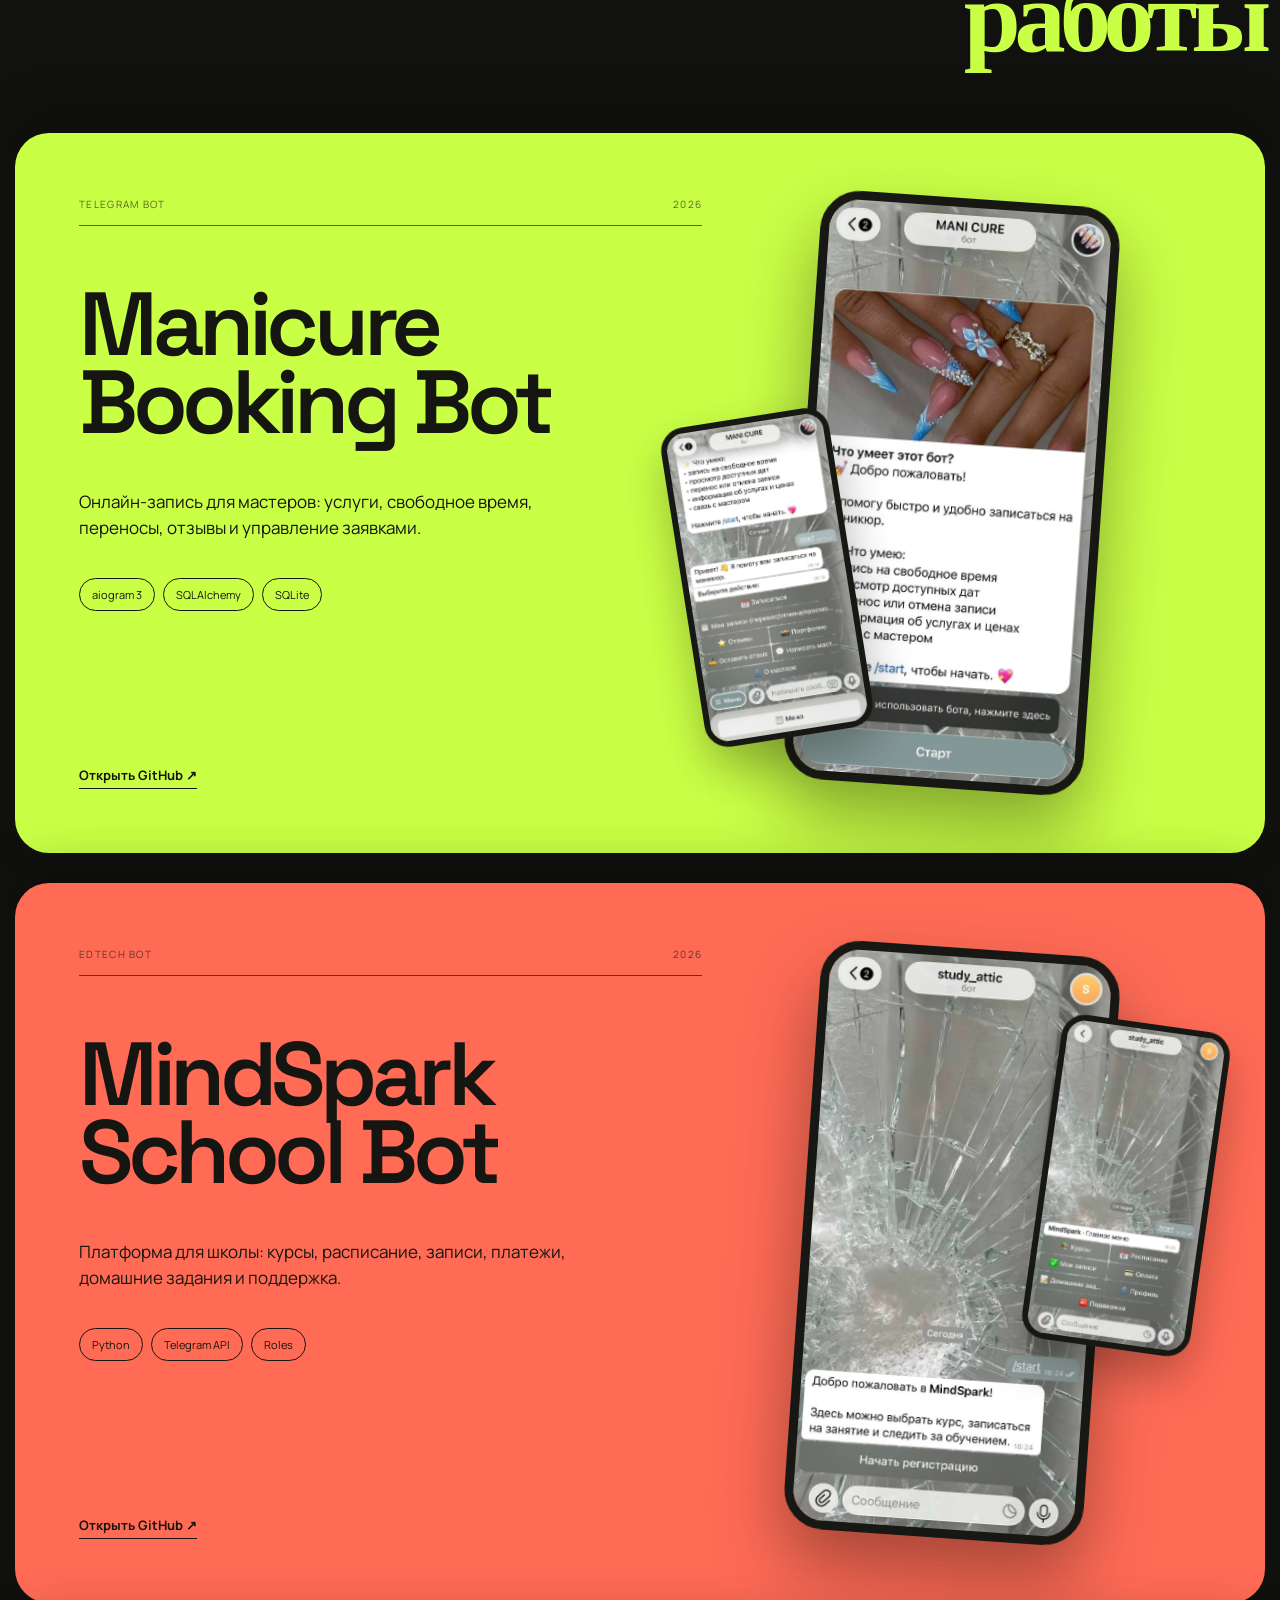
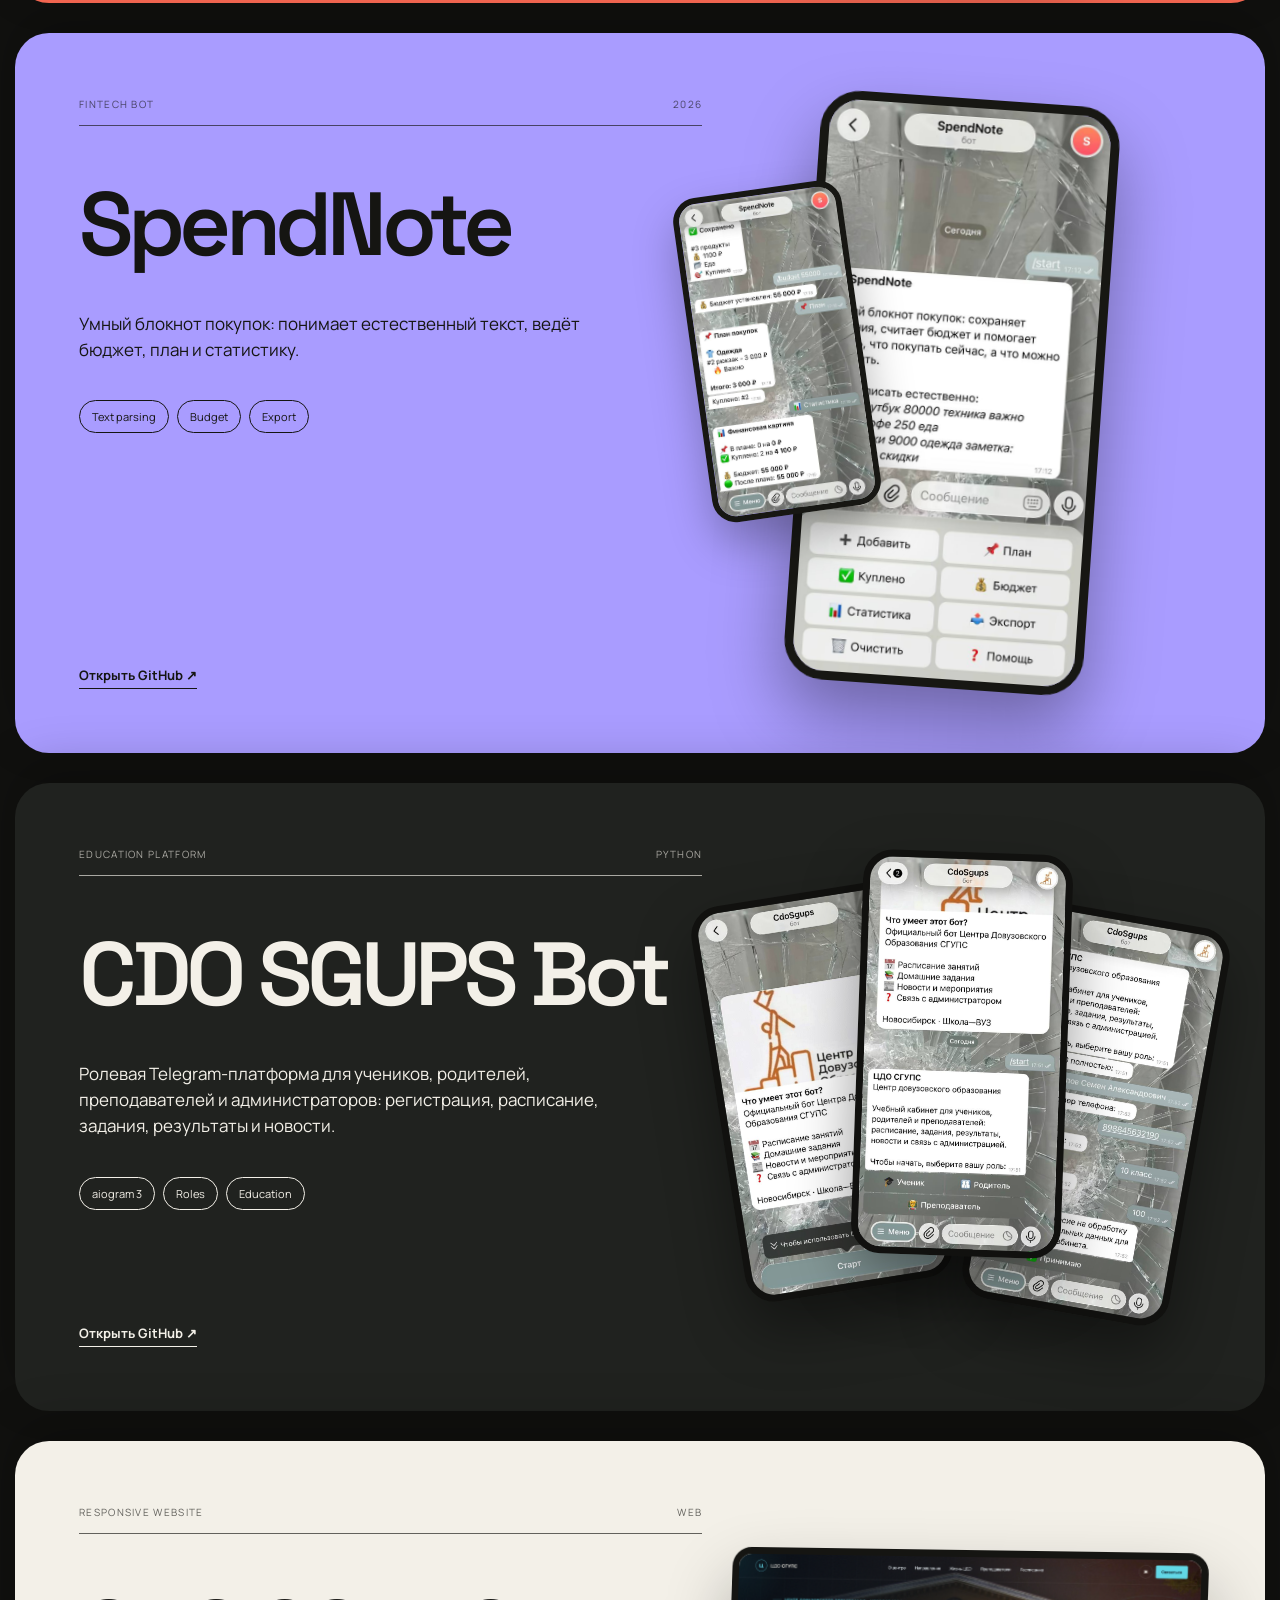
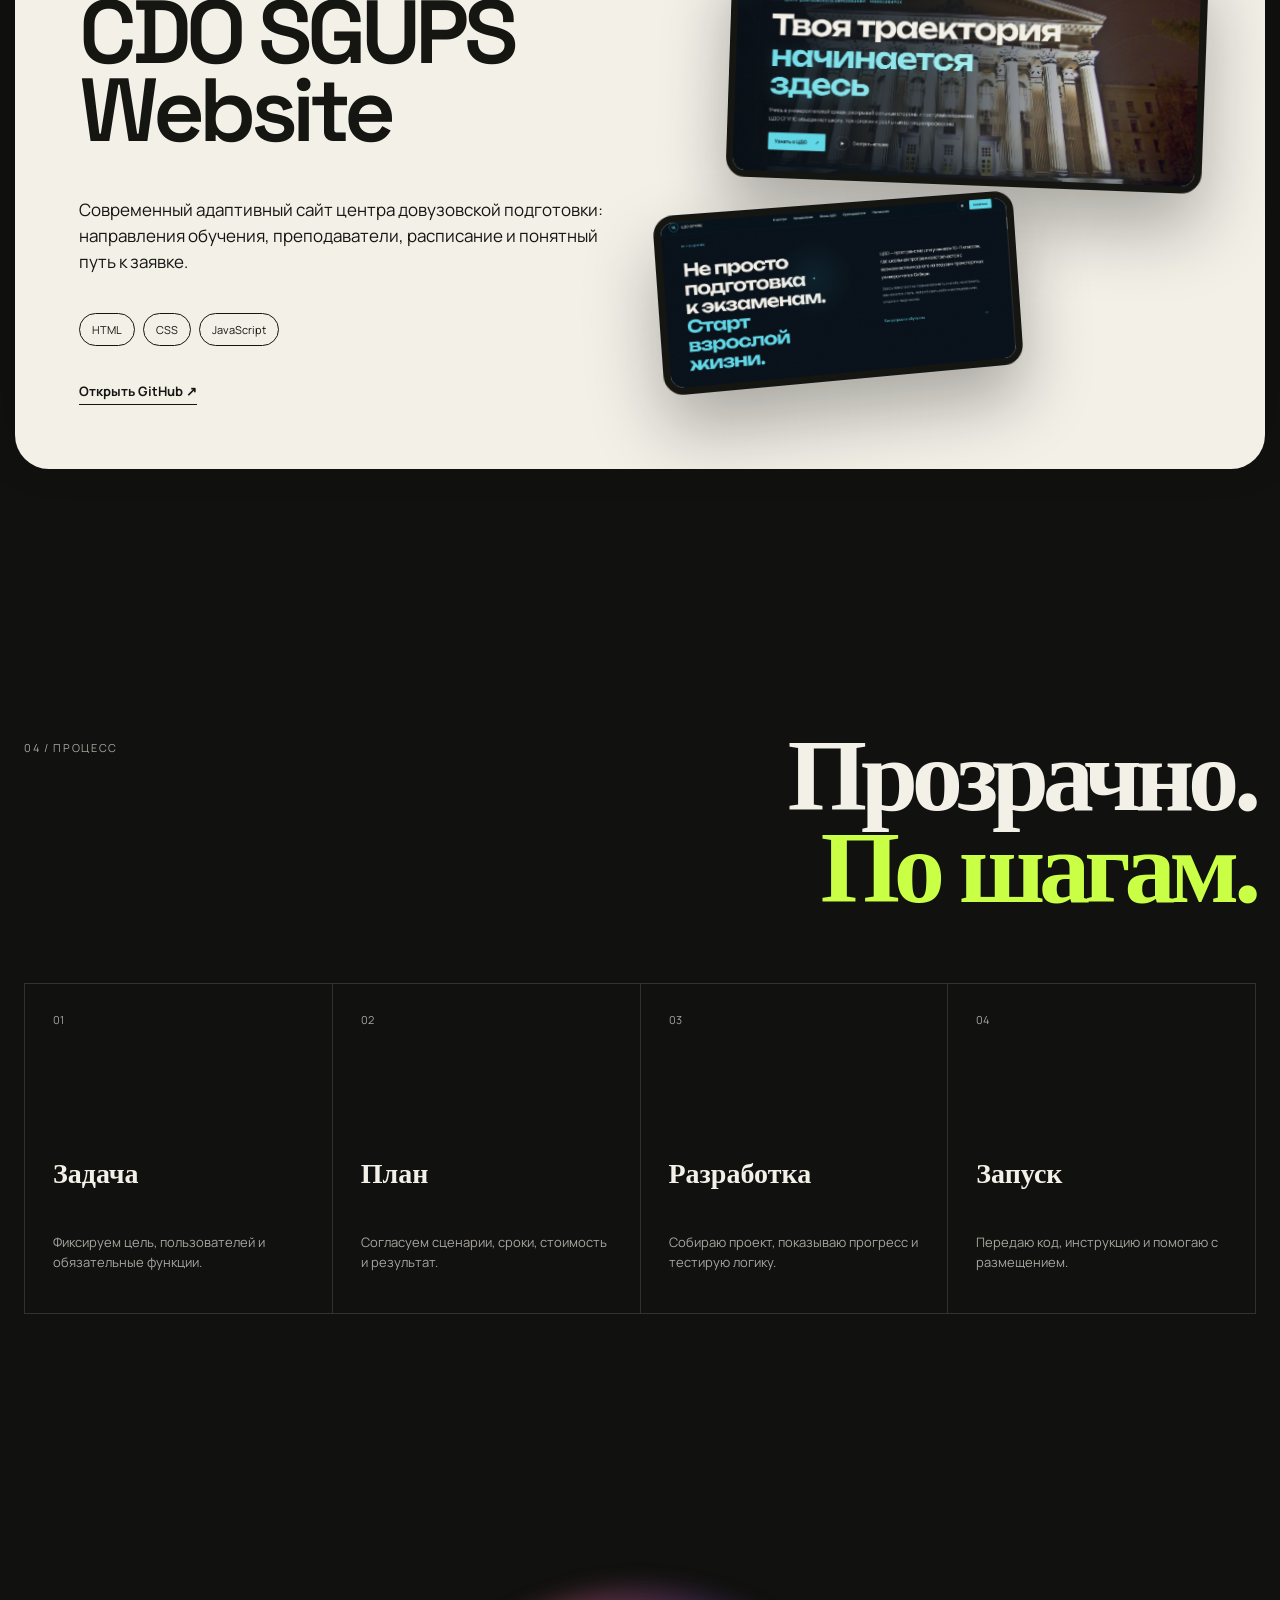
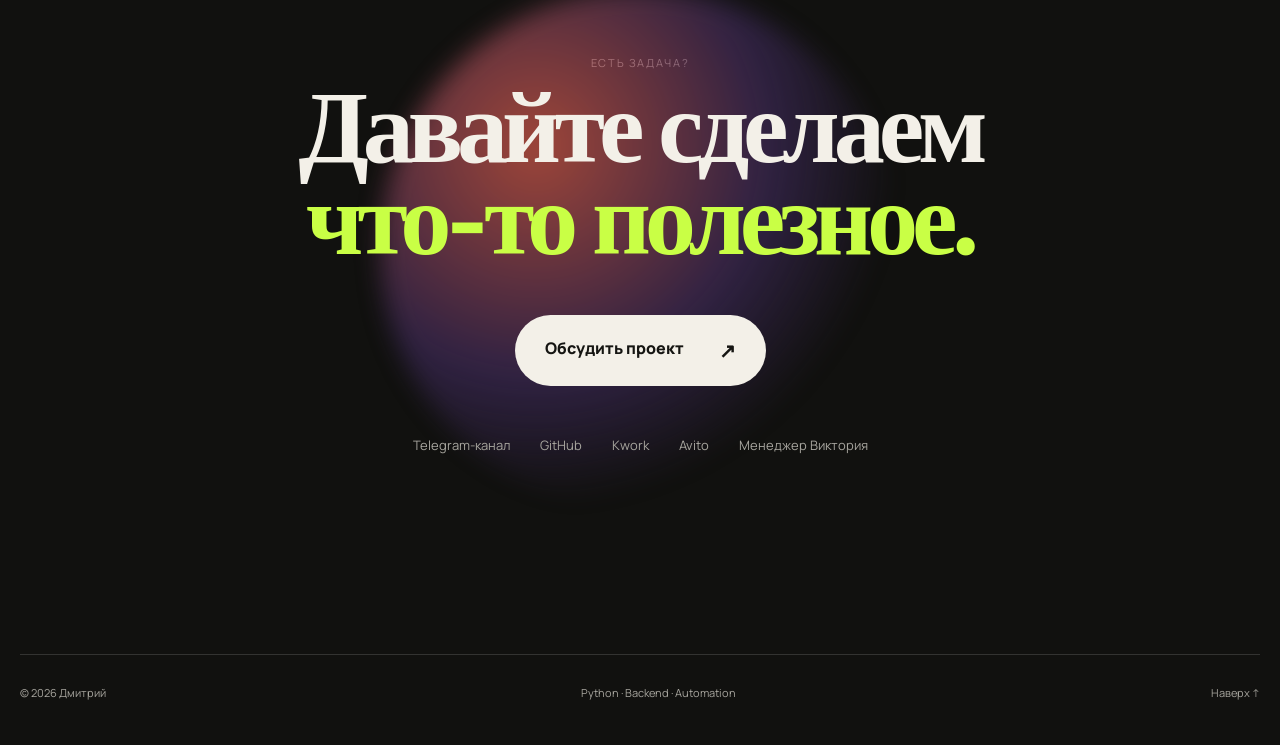
==== commit 7ba35c50: "Update professional portrait" ====
--- a/index.html
+++ b/index.html
@@ -28,15 +28,15 @@
   <meta property="og:title" content="Дмитрий — Python Backend Developer">
   <meta property="og:description" content="Telegram-боты, backend, REST API и автоматизация для бизнеса — от сценария до запуска.">
   <meta property="og:url" content="https://dmitry-dev.ru/">
-  <meta property="og:image" content="https://dmitry-dev.ru/assets/dmitry.jpg">
-  <meta property="og:image:width" content="640">
-  <meta property="og:image:height" content="640">
+  <meta property="og:image" content="https://dmitry-dev.ru/assets/dmitry-portrait.png">
+  <meta property="og:image:width" content="1023">
+  <meta property="og:image:height" content="1537">
   <meta property="og:image:alt" content="Дмитрий — Python Backend Developer">
 
   <meta name="twitter:card" content="summary_large_image">
   <meta name="twitter:title" content="Дмитрий — Python Backend Developer">
   <meta name="twitter:description" content="Telegram-боты, backend, REST API и автоматизация для бизнеса.">
-  <meta name="twitter:image" content="https://dmitry-dev.ru/assets/dmitry.jpg">
+  <meta name="twitter:image" content="https://dmitry-dev.ru/assets/dmitry-portrait.png">
 
   <title>Разработка Telegram-ботов и backend на Python — Дмитрий</title>
   <link rel="preconnect" href="https://fonts.googleapis.com">
@@ -49,7 +49,7 @@
     "@type": "Person",
     "name": "Дмитрий",
     "url": "https://dmitry-dev.ru/",
-    "image": "https://dmitry-dev.ru/assets/dmitry.jpg",
+    "image": "https://dmitry-dev.ru/assets/dmitry-portrait.png",
     "jobTitle": "Python Backend Developer",
     "address": {"@type": "PostalAddress", "addressLocality": "Новосибирск", "addressCountry": "RU"},
     "knowsAbout": ["Python", "FastAPI", "aiogram", "Telegram Bot API", "PostgreSQL", "SQLAlchemy", "Docker", "REST API"],
@@ -102,7 +102,7 @@
       <div class="identity-marquee" aria-hidden="true"><div>СЦЕНАРИЙ · АРХИТЕКТУРА · КОД · ЗАПУСК ·&nbsp;</div><div>СЦЕНАРИЙ · АРХИТЕКТУРА · КОД · ЗАПУСК ·&nbsp;</div></div>
       <div class="identity-stage">
         <p class="section-index reveal">01 / Дмитрий</p>
-        <figure class="portrait reveal" data-parallax="portrait"><img src="assets/dmitry.jpg" alt="Дмитрий — Python-разработчик"><figcaption>Python / Backend / Automation</figcaption></figure>
+        <figure class="portrait reveal" data-parallax="portrait"><img src="assets/dmitry-portrait.png" alt="Дмитрий — Python-разработчик"><figcaption>Python / Backend / Automation</figcaption></figure>
         <div class="identity-copy reveal"><p>Превращаю бизнес-задачи в работающие цифровые продукты.</p><span>Без лишней сложности.<br>С понятной логикой.<br>Готовые к развитию.</span></div>
         <span class="floating-label label-one" aria-hidden="true">5 ПРОЕКТОВ</span><span class="floating-label label-two" aria-hidden="true">NOVOSIBIRSK ↗ WORLD</span>
         <div class="identity-ring" aria-hidden="true"><span>AVAILABLE · 2026 · AVAILABLE · 2026 ·</span></div>
--- a/styles.css
+++ b/styles.css
@@ -16,3 +16,7 @@
 .identity{width:100%;max-width:none;padding:110px 0 150px;overflow:hidden}.identity-marquee{display:flex;width:max-content;border-block:1px solid var(--line);padding:13px 0;color:var(--lime);font:600 13px Space Grotesk;letter-spacing:.16em;white-space:nowrap;transform:rotate(-2deg) scale(1.03)}.identity-marquee div{animation:ticker 18s linear infinite}.identity-stage{position:relative;width:min(1180px,calc(100% - 48px));height:690px;margin:80px auto 0}.identity-stage>.section-index{position:absolute;left:0;top:0}.portrait{position:absolute;left:16%;top:20px;width:min(40vw,465px);height:590px;margin:0;overflow:hidden;border-radius:46% 46% 22px 22px;transform:rotate(-3deg);box-shadow:0 45px 100px rgba(0,0,0,.45);z-index:2}.portrait:after{content:"";position:absolute;inset:0;border:1px solid rgba(255,255,255,.25);border-radius:inherit;pointer-events:none}.portrait img{width:100%;height:100%;object-fit:cover;filter:saturate(.8) contrast(1.06)}.portrait figcaption{position:absolute;left:18px;right:18px;bottom:18px;padding:12px 16px;border-radius:999px;background:rgba(17,17,15,.72);backdrop-filter:blur(14px);font:600 11px Space Grotesk;letter-spacing:.1em;text-align:center}.identity-copy{position:absolute;right:0;top:115px;width:50%;z-index:3}.identity-copy p{margin:0 0 35px;font:600 clamp(42px,5.8vw,78px)/.91 Space Grotesk;letter-spacing:-.06em}.identity-copy span{display:block;margin-left:42%;font-size:14px;line-height:1.7;color:var(--muted)}.floating-label{position:absolute;z-index:4;padding:11px 15px;border-radius:999px;font:700 10px Space Grotesk;letter-spacing:.12em;color:#11110f}.label-one{left:9%;bottom:75px;background:var(--coral);transform:rotate(7deg);animation:float 4.6s ease-in-out infinite}.label-two{right:3%;bottom:58px;background:var(--violet);transform:rotate(-5deg);animation:float 5.2s ease-in-out infinite reverse}.identity-ring{position:absolute;right:4%;top:20px;width:150px;height:150px;border:1px solid var(--line);border-radius:50%;animation:orbit 14s linear infinite}.identity-ring:after{content:"D/PY";position:absolute;inset:0;display:grid;place-items:center;color:var(--lime);font:700 25px Space Grotesk}.identity-ring span{position:absolute;width:100%;text-align:center;top:-8px;font-size:8px;letter-spacing:.14em;color:var(--muted)}
 @media(max-width:900px){.identity{width:100%;padding:80px 0 100px}.identity-stage{height:750px;width:calc(100% - 28px)}.portrait{left:3%;top:75px;width:min(72vw,430px);height:535px}.identity-copy{right:0;top:390px;width:72%}.identity-copy p{font-size:clamp(38px,9vw,66px)}.identity-copy span{margin-left:22%}.identity-ring{right:3%;top:20px;width:105px;height:105px}.label-one{left:1%;bottom:55px}.label-two{right:1%;bottom:5px}}
 @media(max-width:520px){.identity-stage{height:680px}.portrait{width:83vw;height:475px}.identity-copy{top:420px;width:94%}.identity-copy p{font-size:42px}.identity-copy span{font-size:12px;margin-left:35%}.identity-ring{display:none}}
+/* Real project media */
+.cdo-bot-gallery,.site-gallery{position:relative;min-height:500px;align-self:center}.cdo-bot-gallery img{position:absolute;width:210px;border:7px solid #11110f;border-radius:30px;box-shadow:0 28px 60px rgba(0,0,0,.4);transition:transform .35s}.cdo-bot-gallery img:nth-child(1){left:3%;top:45px;transform:rotate(-9deg)}.cdo-bot-gallery img:nth-child(2){left:31%;top:5px;z-index:2;transform:rotate(2deg)}.cdo-bot-gallery img:nth-child(3){right:0;top:65px;transform:rotate(10deg)}.cdo-bot-gallery:hover img:nth-child(1){transform:translateX(-18px) rotate(-12deg)}.cdo-bot-gallery:hover img:nth-child(3){transform:translateX(18px) rotate(13deg)}.site-gallery{perspective:1200px}.site-gallery img{position:absolute;width:96%;border:7px solid #151512;border-radius:20px;box-shadow:0 35px 70px rgba(0,0,0,.3)}.site-gallery img:first-child{right:0;top:45px;transform:rotateY(-7deg) rotateZ(2deg)}.site-gallery img:last-child{left:-8%;bottom:25px;width:72%;transform:rotateY(7deg) rotateZ(-4deg)}
+@media(max-width:900px){.cdo-bot-gallery,.site-gallery{min-height:470px;margin-top:25px}.cdo-bot-gallery img{width:170px}.cdo-bot-gallery img:nth-child(1){left:8%}.cdo-bot-gallery img:nth-child(2){left:36%}.cdo-bot-gallery img:nth-child(3){right:6%}}
+@media(max-width:520px){.cdo-bot-gallery,.site-gallery{min-height:390px}.cdo-bot-gallery img{width:125px;border-width:5px;border-radius:22px}.cdo-bot-gallery img:nth-child(1){left:4%}.cdo-bot-gallery img:nth-child(2){left:34%}.cdo-bot-gallery img:nth-child(3){right:2%}.site-gallery img{border-width:5px}.site-gallery img:last-child{bottom:70px}}
